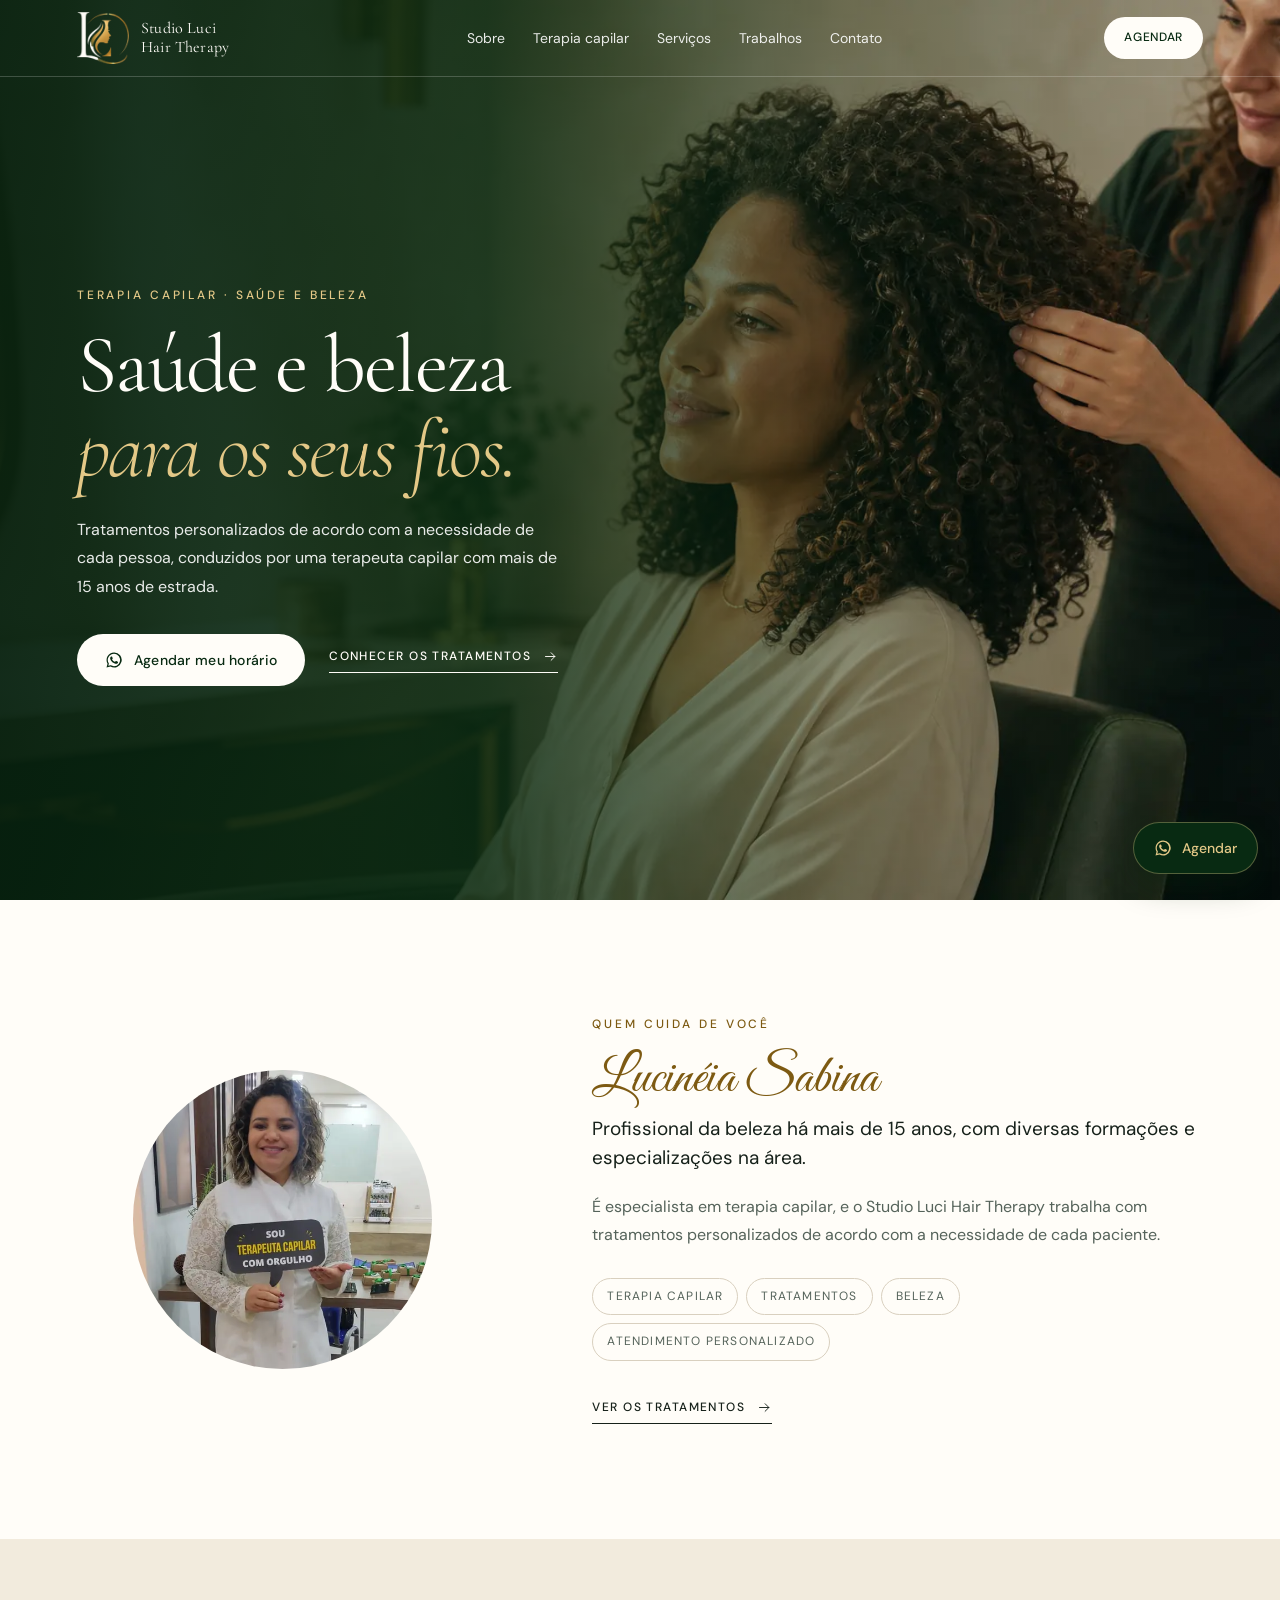
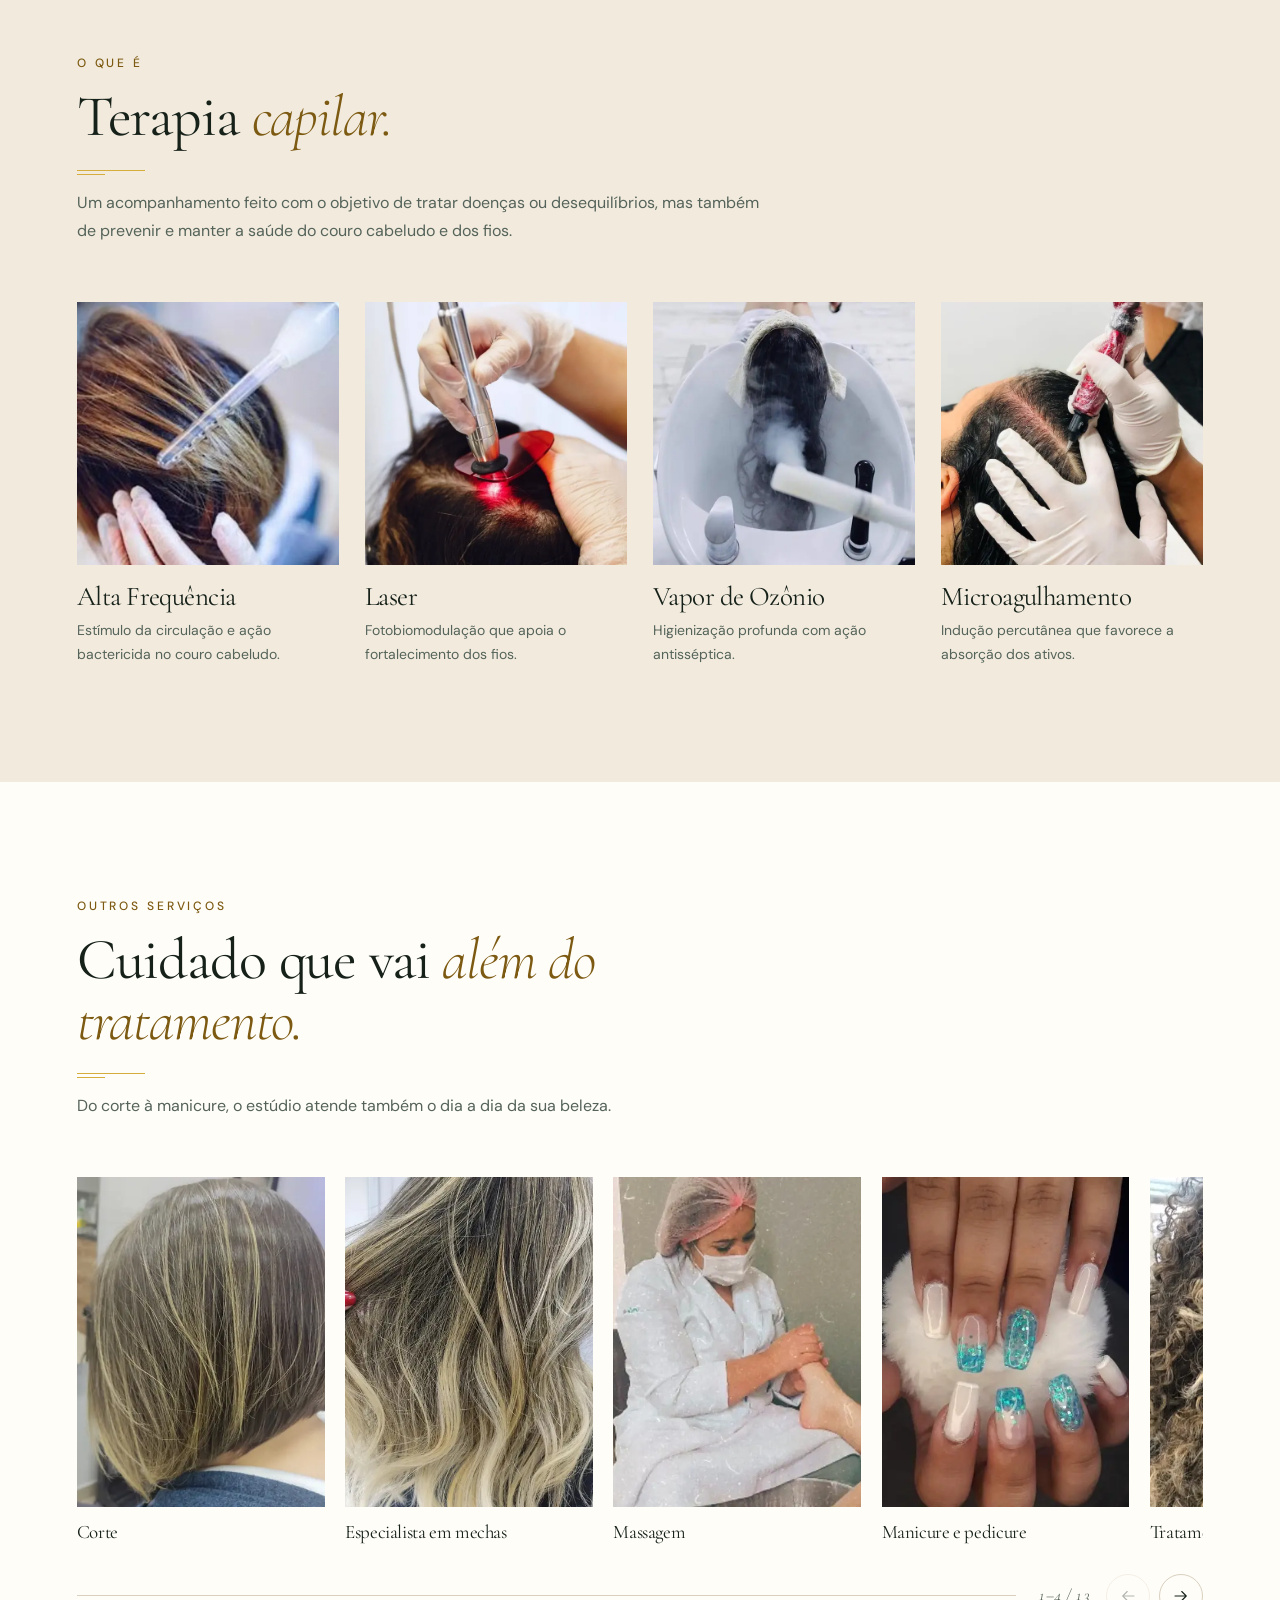
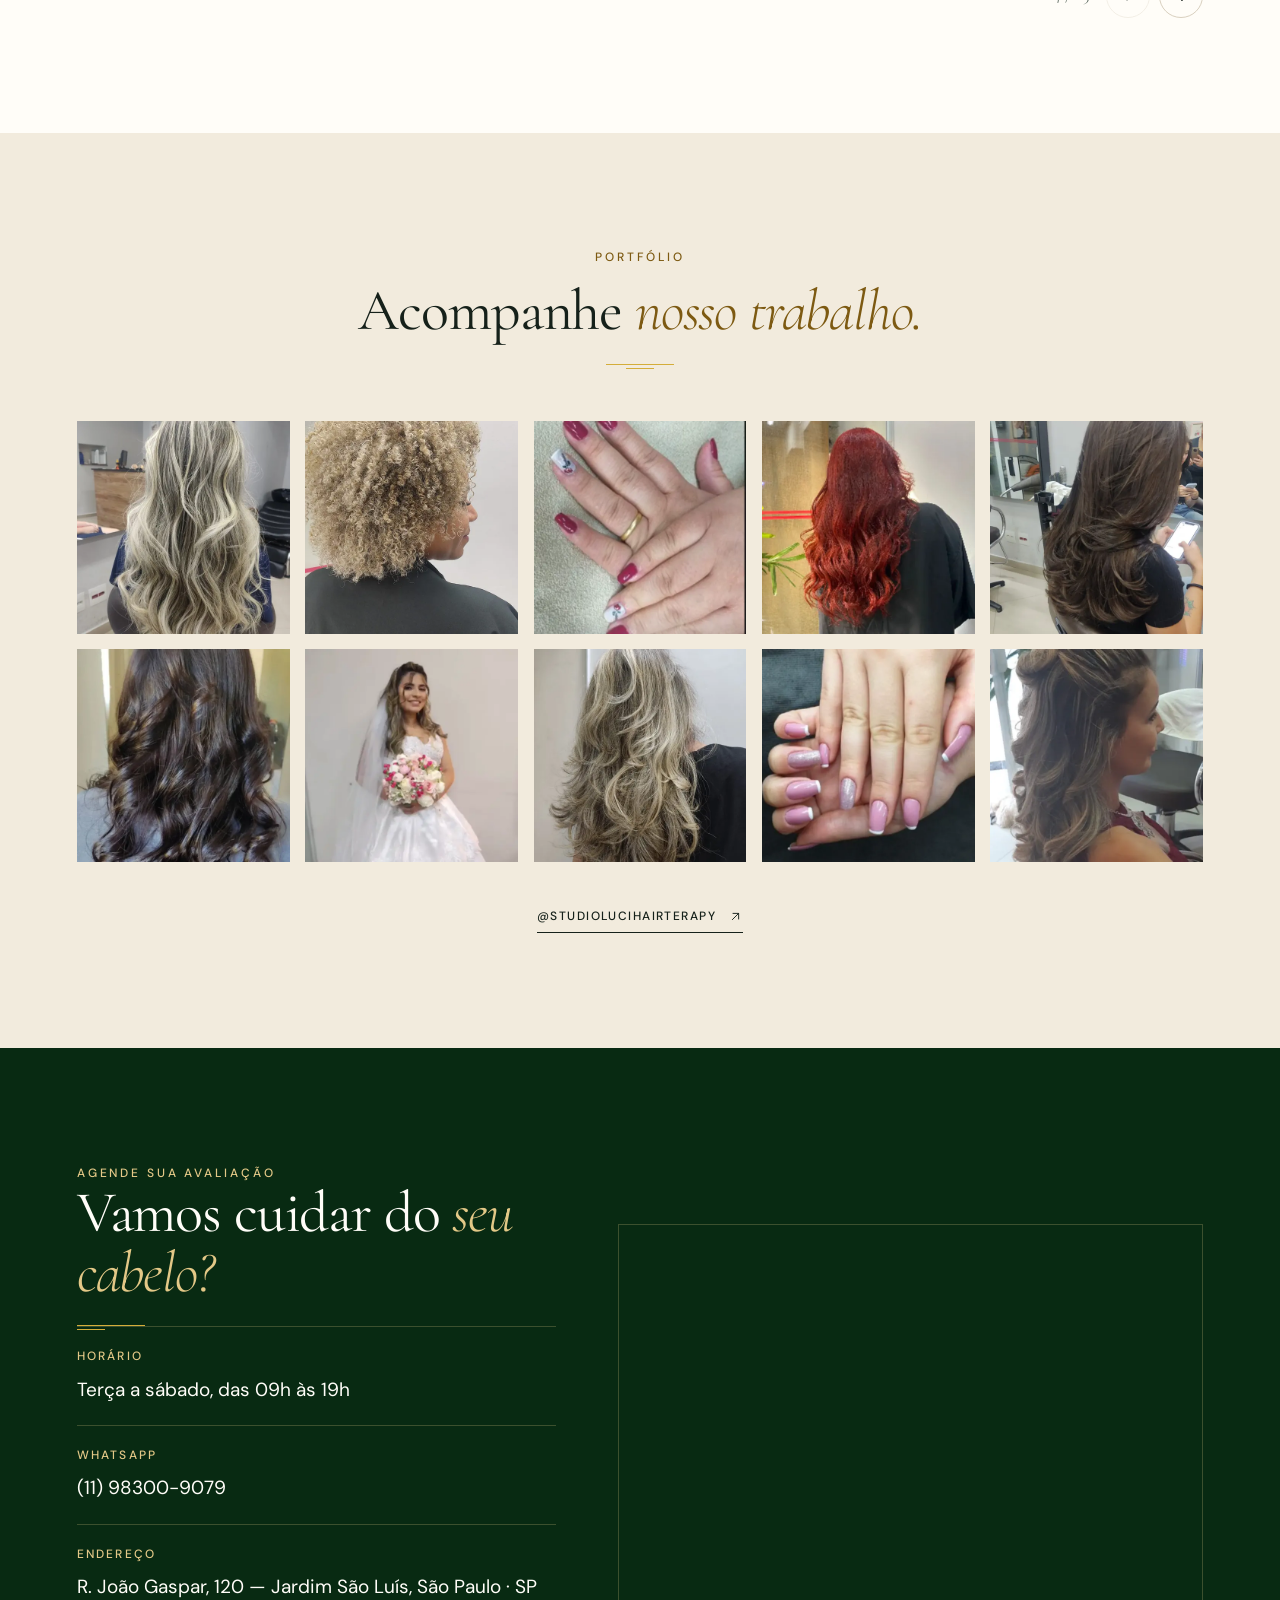
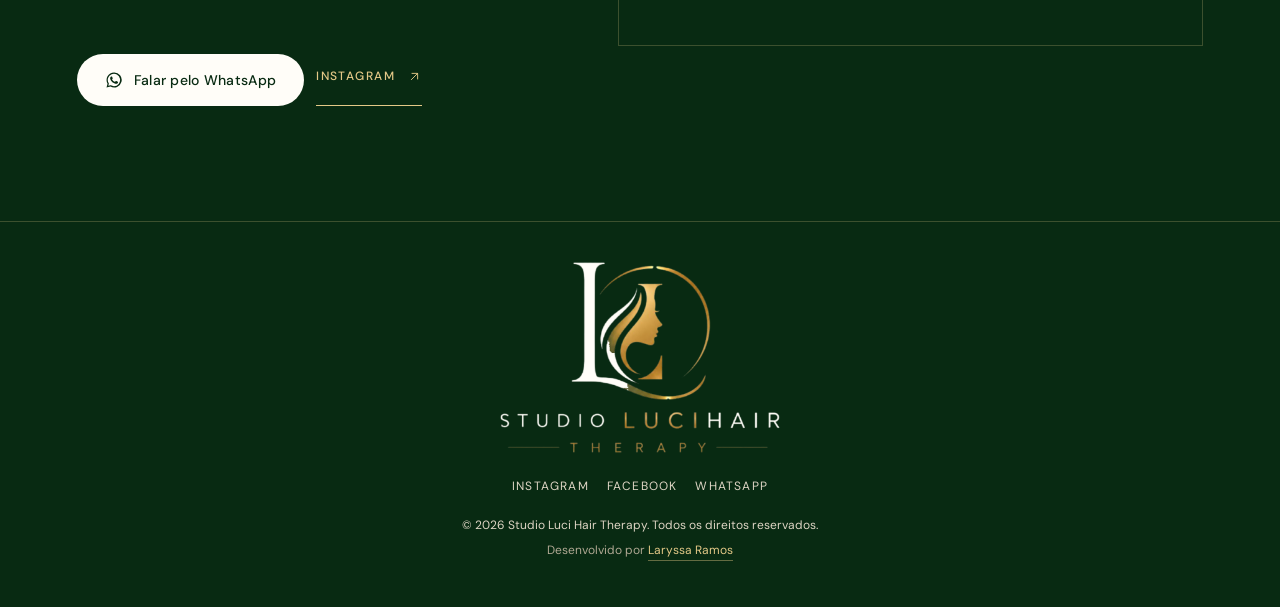
==== index.html @ 06ef049d "nova logo" ====
<!DOCTYPE html>
<html lang="pt-BR">
<head>
<meta charset="utf-8">
<meta name="viewport" content="width=device-width, initial-scale=1">
<meta name="theme-color" content="#082a12">

<title>Studio Luci Hair Therapy | Terapia capilar em São Paulo</title>
<meta name="description" content="Terapia capilar, tratamentos e beleza com Lucinéia Sabina, terapeuta capilar há mais de 15 anos. Atendimento personalizado no Jardim São Luís, São Paulo.">

<link rel="canonical" href="https://studiolucihairtherapy.com.br/">
<meta property="og:type" content="website">
<meta property="og:site_name" content="Studio Luci Hair Therapy">
<meta property="og:locale" content="pt_BR">
<meta property="og:title" content="Studio Luci Hair Therapy | Terapia capilar em São Paulo">
<meta property="og:description" content="Tratamentos personalizados de terapia capilar com Lucinéia Sabina, especialista há mais de 15 anos.">
<meta property="og:image" content="https://studiolucihairtherapy.com.br/assets/images/web/capa-1200.webp">
<meta property="og:url" content="https://studiolucihairtherapy.com.br/">
<meta name="twitter:card" content="summary_large_image">
<meta name="twitter:title" content="Studio Luci Hair Therapy">
<meta name="twitter:description" content="Terapia capilar e beleza com atendimento personalizado em São Paulo.">
<meta name="twitter:image" content="https://studiolucihairtherapy.com.br/assets/images/web/capa-1200.webp">

<link rel="icon" href="assets/images/favicon.ico" sizes="any">
<link rel="icon" href="assets/images/web/icon-32.png" type="image/png" sizes="32x32">
<link rel="apple-touch-icon" href="assets/images/web/icon-180.png">

<link rel="preconnect" href="https://fonts.googleapis.com">
<link rel="preconnect" href="https://fonts.gstatic.com" crossorigin>
<link rel="preload" as="image" href="assets/images/web/capa-1200.webp" imagesrcset="assets/images/web/capa-780.webp 780w, assets/images/web/capa-1200.webp 1200w, assets/images/web/capa-1536.webp 1536w" imagesizes="100vw">
<link rel="stylesheet" href="https://fonts.googleapis.com/css2?family=Cormorant+Garamond:ital,wght@0,300;0,400;0,500;0,600;1,300;1,400&amp;family=DM+Sans:wght@400;500;700&amp;family=Great+Vibes&amp;display=swap">
<link rel="stylesheet" href="assets/css/style.css">

<script type="application/ld+json">
{
  "@context": "https://schema.org",
  "@type": "HairSalon",
  "name": "Studio Luci Hair Therapy",
  "description": "Terapia capilar, tratamentos e beleza com atendimento personalizado.",
  "url": "https://studiolucihairtherapy.com.br/",
  "telephone": "+5511983009079",
  "address": {
    "@type": "PostalAddress",
    "streetAddress": "R. João Gaspar, 120",
    "addressLocality": "Jardim São Luís, São Paulo",
    "addressRegion": "SP",
    "addressCountry": "BR"
  },
  "openingHoursSpecification": [{
    "@type": "OpeningHoursSpecification",
    "dayOfWeek": ["Tuesday", "Wednesday", "Thursday", "Friday", "Saturday"],
    "opens": "09:00", "closes": "19:00"
  }],
  "sameAs": ["https://www.instagram.com/studiolucihairterapy/", "https://www.facebook.com/studiolucihairterapy"]
}
</script>
</head>

<body>
<a class="skip-link" href="#conteudo">Pular para o conteúdo</a>

<svg width="0" height="0" style="position:absolute" aria-hidden="true" focusable="false">
  <symbol id="i-seta-dir" viewBox="0 0 24 24" fill="none" stroke="currentColor" stroke-width="1.5" stroke-linecap="round" stroke-linejoin="round"><path d="M4 12h15M13 6l6 6-6 6"/></symbol>
  <symbol id="i-seta-esq" viewBox="0 0 24 24" fill="none" stroke="currentColor" stroke-width="1.5" stroke-linecap="round" stroke-linejoin="round"><path d="M20 12H5M11 6l-6 6 6 6"/></symbol>
  <symbol id="i-seta-ne" viewBox="0 0 24 24" fill="none" stroke="currentColor" stroke-width="1.5" stroke-linecap="round" stroke-linejoin="round"><path d="M7 17 17 7M8 7h9v9"/></symbol>
  <symbol id="i-check" viewBox="0 0 24 24" fill="none" stroke="currentColor" stroke-width="1.6" stroke-linecap="round" stroke-linejoin="round"><path d="m4 12.5 5 5L20 6.5"/></symbol>
  <symbol id="i-zap" viewBox="0 0 24 24" fill="currentColor"><path d="M12 2a10 10 0 0 0-8.6 15L2 22l5.2-1.4A10 10 0 1 0 12 2Zm0 18.2a8.2 8.2 0 0 1-4.2-1.1l-.3-.2-3.1.8.8-3-.2-.3A8.2 8.2 0 1 1 12 20.2Zm4.6-6.1c-.25-.13-1.5-.74-1.73-.82-.23-.09-.4-.13-.57.12-.17.25-.65.82-.8.99-.15.17-.29.19-.54.06a6.72 6.72 0 0 1-3.37-2.95c-.25-.44.25-.4.72-1.35.08-.17.04-.31-.02-.44l-.8-1.92c-.21-.5-.42-.43-.58-.44h-.5a.95.95 0 0 0-.69.32 2.9 2.9 0 0 0-.9 2.16 5.05 5.05 0 0 0 1.06 2.68 11.5 11.5 0 0 0 4.42 3.9c1.65.71 2.29.77 3.11.65.5-.08 1.5-.61 1.72-1.21.21-.6.21-1.11.15-1.22-.06-.11-.23-.17-.48-.29Z"/></symbol>
  <symbol id="i-instagram" viewBox="0 0 24 24" fill="none" stroke="currentColor" stroke-width="1.4"><rect x="3.5" y="3.5" width="17" height="17" rx="5"/><circle cx="12" cy="12" r="4"/><circle cx="17" cy="7" r="1.1" fill="currentColor" stroke="none"/></symbol>
  <symbol id="i-facebook" viewBox="0 0 24 24" fill="currentColor"><path d="M22 12a10 10 0 1 0-11.6 9.9v-7H7.9V12h2.5V9.8c0-2.5 1.5-3.9 3.8-3.9 1.1 0 2.2.2 2.2.2v2.5h-1.3c-1.2 0-1.6.8-1.6 1.6V12h2.8l-.4 2.9h-2.4v7A10 10 0 0 0 22 12Z"/></symbol>
  <symbol id="i-relogio" viewBox="0 0 24 24" fill="none" stroke="currentColor" stroke-width="1.4" stroke-linecap="round"><circle cx="12" cy="12" r="9"/><path d="M12 7v5.2l3.4 2"/></symbol>
</svg>

<header class="cabecalho">
  <a class="marca" href="#inicio" aria-label="Studio Luci Hair Therapy, início">
    <img class="marca-clara" src="assets/images/web/marca-claro.png" alt="" width="480" height="477">
    <img class="marca-escura" src="assets/images/web/marca.png" alt="" width="480" height="477">
    <span>Studio Luci Hair Therapy</span>
  </a>

  <nav class="menu" id="menu" aria-label="Navegação principal">
    <a href="#sobre">Sobre</a>
    <a href="#terapia">Terapia capilar</a>
    <a href="#servicos">Serviços</a>
    <a href="#trabalhos">Trabalhos</a>
    <a href="#contato">Contato</a>
    <a class="so-mobile" href="https://wa.me/5511983009079?text=Ol%C3%A1%21%20Vim%20pelo%20site%20e%20gostaria%20de%20agendar%20um%20hor%C3%A1rio." target="_blank" rel="noopener">Agendar pelo WhatsApp</a>
  </nav>

  <div class="cabecalho-acoes">
    <a class="btn btn-topo" href="https://wa.me/5511983009079?text=Ol%C3%A1%21%20Vim%20pelo%20site%20e%20gostaria%20de%20agendar%20um%20hor%C3%A1rio." target="_blank" rel="noopener">Agendar</a>
    <button class="menu-btn" type="button" aria-expanded="false" aria-controls="menu" aria-label="Abrir menu"><span></span></button>
  </div>
</header>

<main id="conteudo">

  <!-- ================= HERO ================= -->
  <section class="hero on-dark" id="inicio">
    <div class="hero-media">
      <picture>
        <source type="image/webp" srcset="assets/images/web/capa-780.webp 780w, assets/images/web/capa-1200.webp 1200w, assets/images/web/capa-1536.webp 1536w" sizes="100vw">
        <img src="assets/images/web/capa-1536.jpg" alt="Cliente sendo atendida no Studio Luci Hair Therapy" width="1536" height="1024" fetchpriority="high" decoding="async">
      </picture>
    </div>
    <div class="hero-veu" aria-hidden="true"></div>

    <div class="hero-texto">
      <p class="eyebrow">Terapia capilar · Saúde e beleza</p>
      <h1>Saúde e beleza <em>para os seus fios.</em></h1>
      <p class="body">Tratamentos personalizados de acordo com a necessidade de cada pessoa, conduzidos por uma terapeuta capilar com mais de 15 anos de estrada.</p>

      <div class="hero-acoes">
        <a class="btn btn-claro" href="https://wa.me/5511983009079?text=Ol%C3%A1%21%20Vim%20pelo%20site%20e%20gostaria%20de%20agendar%20um%20hor%C3%A1rio." target="_blank" rel="noopener">
          <svg width="18" height="18" aria-hidden="true"><use href="#i-zap"></use></svg> Agendar meu horário
        </a>
        <a class="link-seta" href="#terapia">Conhecer os tratamentos <svg width="15" height="15" aria-hidden="true"><use href="#i-seta-dir"></use></svg></a>
      </div>
    </div>
  </section>

  <!-- ================= SOBRE ================= -->
  <section class="section sobre on-papel" id="sobre">
    <div class="sobre-foto reveal">
      <picture>
        <source type="image/webp" srcset="assets/images/web/retrato-560.webp 560w, assets/images/web/retrato-900.webp 900w" sizes="(min-width: 900px) 340px, 74vw">
        <img src="assets/images/web/retrato-900.jpg" alt="Lucinéia Sabina no estúdio, segurando uma placa com os dizeres Sou terapeuta capilar com orgulho" width="900" height="869" loading="lazy" decoding="async">
      </picture>
    </div>

    <div class="sobre-texto reveal d1">
      <p class="eyebrow">Quem cuida de você</p>
      <p class="assinatura">Lucinéia Sabina</p>
      <p class="lede">Profissional da beleza há mais de 15 anos, com diversas formações e especializações na área.</p>
      <p class="body">É especialista em terapia capilar, e o Studio Luci Hair Therapy trabalha com tratamentos personalizados de acordo com a necessidade de cada paciente.</p>

      <ul class="credenciais">
        <li>Terapia capilar</li>
        <li>Tratamentos</li>
        <li>Beleza</li>
        <li>Atendimento personalizado</li>
      </ul>

      <a class="link-seta" href="#terapia">Ver os tratamentos <svg width="15" height="15" aria-hidden="true"><use href="#i-seta-dir"></use></svg></a>
    </div>
  </section>

  <!-- ================= TERAPIA ================= -->
  <section class="section on-creme" id="terapia">
    <div class="section-head reveal">
      <p class="eyebrow">O que é</p>
      <h2>Terapia <em>capilar.</em></h2>
      <div class="regua"></div>
      <p class="body">Um acompanhamento feito com o objetivo de tratar doenças ou desequilíbrios, mas também de prevenir e manter a saúde do couro cabeludo e dos fios.</p>
    </div>

    <div class="terapia-grade">
      <article class="terapia-card reveal">
        <figure><img src="assets/images/web/terapia/t1.webp" alt="Alta Frequência sendo aplicado no couro cabeludo" width="640" height="640" loading="lazy" decoding="async"></figure>
        <h3>Alta Frequência</h3>
        <p class="small">Estímulo da circulação e ação bactericida no couro cabeludo.</p>
      </article>
      <article class="terapia-card reveal d1">
        <figure><img src="assets/images/web/terapia/t2.webp" alt="Laser sendo aplicado no couro cabeludo" width="640" height="640" loading="lazy" decoding="async"></figure>
        <h3>Laser</h3>
        <p class="small">Fotobiomodulação que apoia o fortalecimento dos fios.</p>
      </article>
      <article class="terapia-card reveal">
        <figure><img src="assets/images/web/terapia/t3.webp" alt="Vapor de Ozônio sendo aplicado no couro cabeludo" width="640" height="640" loading="lazy" decoding="async"></figure>
        <h3>Vapor de Ozônio</h3>
        <p class="small">Higienização profunda com ação antisséptica.</p>
      </article>
      <article class="terapia-card reveal d1">
        <figure><img src="assets/images/web/terapia/t4.webp" alt="Microagulhamento sendo aplicado no couro cabeludo" width="640" height="640" loading="lazy" decoding="async"></figure>
        <h3>Microagulhamento</h3>
        <p class="small">Indução percutânea que favorece a absorção dos ativos.</p>
      </article>
    </div>
  </section>

  <!-- ================= SERVIÇOS ================= -->
  <section class="section on-papel" id="servicos">
    <div class="section-head reveal">
      <p class="eyebrow">Outros serviços</p>
      <h2>Cuidado que vai <em>além do tratamento.</em></h2>
      <div class="regua"></div>
      <p class="body">Do corte à manicure, o estúdio atende também o dia a dia da sua beleza.</p>
    </div>

    <div class="carrossel" id="carrossel">
      <div class="trilho" id="trilho" role="region" aria-label="Lista de serviços" tabindex="0">
        <article class="servico">
          <figure><img src="assets/images/web/servicos/corte.webp" alt="Corte" width="560" height="560" loading="lazy" decoding="async"></figure>
          <h3>Corte</h3>
        </article>
        <article class="servico">
          <figure><img src="assets/images/web/servicos/mechas.webp" alt="Especialista em mechas" width="560" height="560" loading="lazy" decoding="async"></figure>
          <h3>Especialista em mechas</h3>
        </article>
        <article class="servico">
          <figure><img src="assets/images/web/servicos/massagem.webp" alt="Massagem" width="560" height="560" loading="lazy" decoding="async"></figure>
          <h3>Massagem</h3>
        </article>
        <article class="servico">
          <figure><img src="assets/images/web/servicos/manicure.webp" alt="Manicure e pedicure" width="560" height="560" loading="lazy" decoding="async"></figure>
          <h3>Manicure e pedicure</h3>
        </article>
        <article class="servico">
          <figure><img src="assets/images/web/servicos/cachos.webp" alt="Tratamento para cachos" width="560" height="560" loading="lazy" decoding="async"></figure>
          <h3>Tratamento para cachos</h3>
        </article>
        <article class="servico">
          <figure><img src="assets/images/web/servicos/alisamento.webp" alt="Alisamento capilar" width="560" height="560" loading="lazy" decoding="async"></figure>
          <h3>Alisamento capilar</h3>
        </article>
        <article class="servico">
          <figure><img src="assets/images/web/servicos/envelopamento.webp" alt="Envelopamento dos fios" width="560" height="560" loading="lazy" decoding="async"></figure>
          <h3>Envelopamento dos fios</h3>
        </article>
        <article class="servico">
          <figure><img src="assets/images/web/servicos/nutricao.webp" alt="Nutrição capilar" width="560" height="560" loading="lazy" decoding="async"></figure>
          <h3>Nutrição capilar</h3>
        </article>
        <article class="servico">
          <figure><img src="assets/images/web/servicos/escova.webp" alt="Escova nutritiva" width="560" height="560" loading="lazy" decoding="async"></figure>
          <h3>Escova nutritiva</h3>
        </article>
        <article class="servico">
          <figure><img src="assets/images/web/servicos/reconstrucao.webp" alt="Reconstrução" width="560" height="560" loading="lazy" decoding="async"></figure>
          <h3>Reconstrução</h3>
        </article>
        <article class="servico">
          <figure><img src="assets/images/web/servicos/hidratacao.webp" alt="Hidratação" width="560" height="560" loading="lazy" decoding="async"></figure>
          <h3>Hidratação</h3>
        </article>
        <article class="servico">
          <figure><img src="assets/images/web/servicos/restauracao.webp" alt="Restauração da fibra" width="560" height="560" loading="lazy" decoding="async"></figure>
          <h3>Restauração da fibra</h3>
        </article>
        <article class="servico">
          <figure><img src="assets/images/web/servicos/higienizacao.webp" alt="Higienização profunda" width="560" height="560" loading="lazy" decoding="async"></figure>
          <h3>Higienização profunda</h3>
        </article>
      </div>

      <div class="carrossel-pe">
        <div class="carrossel-barra" aria-hidden="true"><span data-barra style="transform: scaleX(0)"></span></div>
        <div class="carrossel-ctrl">
          <p class="carrossel-conta" data-conta aria-hidden="true"></p>
          <button class="carrossel-btn" type="button" data-ant aria-controls="trilho" aria-label="Serviços anteriores" disabled>
            <svg width="18" height="18" aria-hidden="true"><use href="#i-seta-esq"></use></svg>
          </button>
          <button class="carrossel-btn" type="button" data-prox aria-controls="trilho" aria-label="Próximos serviços" disabled>
            <svg width="18" height="18" aria-hidden="true"><use href="#i-seta-dir"></use></svg>
          </button>
        </div>
      </div>
    </div>
  </section>

  <!-- ================= TRABALHOS ================= -->
  <section class="section on-creme" id="trabalhos">
    <div class="section-head centro reveal">
      <p class="eyebrow">Portfólio</p>
      <h2>Acompanhe <em>nosso trabalho.</em></h2>
      <div class="regua"></div>
    </div>

    <div class="galeria">
      <a href="https://www.instagram.com/studiolucihairterapy/" target="_blank" rel="noopener" aria-label="Ver trabalho 1 no Instagram">
        <img src="assets/images/web/trabalhos/t1.webp" alt="Trabalho realizado no Studio Luci Hair Therapy" width="560" height="560" loading="lazy" decoding="async">
      </a>
      <a href="https://www.instagram.com/studiolucihairterapy/" target="_blank" rel="noopener" aria-label="Ver trabalho 2 no Instagram">
        <img src="assets/images/web/trabalhos/t2.webp" alt="Trabalho realizado no Studio Luci Hair Therapy" width="560" height="560" loading="lazy" decoding="async">
      </a>
      <a href="https://www.instagram.com/studiolucihairterapy/" target="_blank" rel="noopener" aria-label="Ver trabalho 3 no Instagram">
        <img src="assets/images/web/trabalhos/t3.webp" alt="Trabalho realizado no Studio Luci Hair Therapy" width="560" height="560" loading="lazy" decoding="async">
      </a>
      <a href="https://www.instagram.com/studiolucihairterapy/" target="_blank" rel="noopener" aria-label="Ver trabalho 4 no Instagram">
        <img src="assets/images/web/trabalhos/t4.webp" alt="Trabalho realizado no Studio Luci Hair Therapy" width="560" height="560" loading="lazy" decoding="async">
      </a>
      <a href="https://www.instagram.com/studiolucihairterapy/" target="_blank" rel="noopener" aria-label="Ver trabalho 5 no Instagram">
        <img src="assets/images/web/trabalhos/t5.webp" alt="Trabalho realizado no Studio Luci Hair Therapy" width="560" height="560" loading="lazy" decoding="async">
      </a>
      <a href="https://www.instagram.com/studiolucihairterapy/" target="_blank" rel="noopener" aria-label="Ver trabalho 6 no Instagram">
        <img src="assets/images/web/trabalhos/t6.webp" alt="Trabalho realizado no Studio Luci Hair Therapy" width="560" height="560" loading="lazy" decoding="async">
      </a>
      <a href="https://www.instagram.com/studiolucihairterapy/" target="_blank" rel="noopener" aria-label="Ver trabalho 7 no Instagram">
        <img src="assets/images/web/trabalhos/t7.webp" alt="Trabalho realizado no Studio Luci Hair Therapy" width="560" height="560" loading="lazy" decoding="async">
      </a>
      <a href="https://www.instagram.com/studiolucihairterapy/" target="_blank" rel="noopener" aria-label="Ver trabalho 8 no Instagram">
        <img src="assets/images/web/trabalhos/t8.webp" alt="Trabalho realizado no Studio Luci Hair Therapy" width="560" height="560" loading="lazy" decoding="async">
      </a>
      <a href="https://www.instagram.com/studiolucihairterapy/" target="_blank" rel="noopener" aria-label="Ver trabalho 9 no Instagram">
        <img src="assets/images/web/trabalhos/t9.webp" alt="Trabalho realizado no Studio Luci Hair Therapy" width="560" height="560" loading="lazy" decoding="async">
      </a>
      <a href="https://www.instagram.com/studiolucihairterapy/" target="_blank" rel="noopener" aria-label="Ver trabalho 10 no Instagram">
        <img src="assets/images/web/trabalhos/t10.webp" alt="Trabalho realizado no Studio Luci Hair Therapy" width="560" height="560" loading="lazy" decoding="async">
      </a>
    </div>

    <div class="galeria-pe">
      <a class="link-seta" href="https://www.instagram.com/studiolucihairterapy/" target="_blank" rel="noopener">@studiolucihairterapy <svg width="15" height="15" aria-hidden="true"><use href="#i-seta-ne"></use></svg></a>
    </div>
  </section>

  <!-- ================= CONTATO ================= -->
  <section class="section contato on-floresta on-dark" id="contato">
    <div class="contato-dados">
      <p class="eyebrow">Agende sua avaliação</p>
      <h2>Vamos cuidar do <em>seu cabelo?</em></h2>
      <div class="regua"></div>

      <dl>
        <div class="par">
          <dt>Horário</dt>
          <dd>Terça a sábado, das 09h às 19h</dd>
        </div>
        <div class="par">
          <dt>WhatsApp</dt>
          <dd><a href="https://wa.me/5511983009079?text=Ol%C3%A1%21%20Vim%20pelo%20site%20e%20gostaria%20de%20agendar%20um%20hor%C3%A1rio." target="_blank" rel="noopener">(11) 98300-9079</a></dd>
        </div>
        <div class="par">
          <dt>Endereço</dt>
          <dd>R. João Gaspar, 120 — Jardim São Luís, São Paulo · SP</dd>
        </div>
      </dl>

      <div class="contato-acoes">
        <a class="btn btn-claro" href="https://wa.me/5511983009079?text=Ol%C3%A1%21%20Vim%20pelo%20site%20e%20gostaria%20de%20agendar%20um%20hor%C3%A1rio." target="_blank" rel="noopener">
          <svg width="18" height="18" aria-hidden="true"><use href="#i-zap"></use></svg> Falar pelo WhatsApp
        </a>
        <a class="link-seta" href="https://www.instagram.com/studiolucihairterapy/" target="_blank" rel="noopener">Instagram <svg width="15" height="15" aria-hidden="true"><use href="#i-seta-ne"></use></svg></a>
      </div>
    </div>

    <div class="mapa">
      <iframe title="Mapa com a localização do Studio Luci Hair Therapy"
        src="https://www.google.com/maps/embed?pb=!1m23!1m12!1m3!1d116949.14446016871!2d-46.807340874202275!3d-23.652316968005287!2m3!1f0!2f0!3f0!3m2!1i1024!2i768!4f13.1!4m8!3e6!4m0!4m5!1s0x94ce517065e5994f%3A0x21e5e31e2e48a391!2sR.%20Jo%C3%A3o%20Gaspar%2C%20120%20-%20Jardim%20S%C3%A3o%20Lu%C3%ADs%2C%20S%C3%A3o%20Paulo%20-%20SP%2C%2005843-290!3m2!1d-23.6523327!2d-46.737300499999996!5e0!3m2!1spt-BR!2sbr!4v1679750795490!5m2!1spt-BR!2sbr"
        loading="lazy" referrerpolicy="no-referrer-when-downgrade" allowfullscreen></iframe>
    </div>
  </section>
</main>

<footer class="rodape on-dark">
  <a href="#inicio" aria-label="Studio Luci Hair Therapy, início">
    <img class="logo" src="assets/images/web/logo-claro.png" alt="Studio Luci Hair Therapy" width="900" height="613" loading="lazy">
  </a>

  <nav aria-label="Links do rodapé">
    <a href="https://www.instagram.com/studiolucihairterapy/" target="_blank" rel="noopener">Instagram</a>
    <a href="https://www.facebook.com/studiolucihairterapy" target="_blank" rel="noopener">Facebook</a>
    <a href="https://wa.me/5511983009079?text=Ol%C3%A1%21%20Vim%20pelo%20site%20e%20gostaria%20de%20agendar%20um%20hor%C3%A1rio." target="_blank" rel="noopener">WhatsApp</a>
  </nav>

  <p>&copy; <span data-ano></span> Studio Luci Hair Therapy. Todos os direitos reservados.</p>
  <p class="credito">Desenvolvido por <a href="https://laryssaramos.dev.br/" target="_blank" rel="noopener">Laryssa Ramos</a></p>
</footer>

<a class="zap" href="https://wa.me/5511983009079?text=Ol%C3%A1%21%20Vim%20pelo%20site%20e%20gostaria%20de%20agendar%20um%20hor%C3%A1rio." target="_blank" rel="noopener">
  <svg width="18" height="18" aria-hidden="true"><use href="#i-zap"></use></svg> Agendar
</a>

<script src="assets/js/script.js" defer></script>
</body>
</html>
---- assets/css/style.css ----
:root {
  /* --- superfícies --- */
  --papel:        #fffdf8;
  --creme:        #f2ebdd;
  --areia:        #e8dfcb;
  --floresta:     #0f3d18;
  --floresta-esc: #082a12;

  /* --- tinta --- */
  --tinta:      #16211a;
  --muted:      #55635a;   /* 6.22:1 sobre papel · 5.33 sobre creme */
  --creme-dim:  #ded5c4;   /* corpo em fundo escuro */

  /* --- ouro --- */
  --ouro:       #d4ad3a;   /* preenchimento de botão e filetes */
  --ouro-tinta: #7d5a12;   /* ouro como TEXTO em fundo claro */
  --ouro-claro: #e3c887;   /* ouro como TEXTO em fundo escuro */

  --linha:        #d9d0bf;
  --linha-escura: rgba(227, 200, 135, .24);

  /* --- escala tipográfica: 5 degraus, piso em 12px --- */
  --t-xs:   12px;
  --t-sm:   14px;
  --t-base: 16px;
  --t-lg:   19px;
  --t-xl:   24px;

  --font-display: 'Cormorant Garamond', 'Iowan Old Style', Georgia, serif;
  --font-body:    'DM Sans', -apple-system, BlinkMacSystemFont, 'Segoe UI', Roboto, Helvetica, Arial, sans-serif;
  --font-script:  'Great Vibes', 'Brush Script MT', cursive;

  --pad-x: clamp(20px, 6vw, 104px);
  --pad-y: clamp(64px, 9vw, 116px);
}



*, *::before, *::after { box-sizing: border-box; }

html { scroll-behavior: smooth; -webkit-text-size-adjust: 100%; }

body {
  margin: 0;
  background: var(--papel);
  color: var(--tinta);
  font-family: var(--font-body);
  font-size: var(--t-base);
  line-height: 1.6;
  -webkit-font-smoothing: antialiased;
}

img, picture { max-width: 100%; }
img { display: block; height: auto; }
figure { margin: 0; }
a { color: inherit; text-decoration: none; }
button { font: inherit; color: inherit; background: none; border: 0; }
ul { margin: 0; padding: 0; list-style: none; }

:focus-visible { outline: 2px solid var(--ouro-tinta); outline-offset: 3px; border-radius: 2px; }
.on-dark :focus-visible { outline-color: var(--ouro-claro); }

.skip-link {
  position: absolute; z-index: 100; left: 14px; top: -60px;
  padding: 12px 20px; background: var(--floresta-esc); color: var(--papel);
  font-size: var(--t-sm); font-weight: 500; transition: top .2s;
}
.skip-link:focus { top: 14px; }

.sr-only {
  position: absolute; width: 1px; height: 1px; padding: 0; margin: -1px;
  overflow: hidden; clip: rect(0 0 0 0); white-space: nowrap; border: 0;
}

/* =========================================================================
   Tipografia
   ========================================================================= */

h1, h2, h3 {
  margin: 0;
  font-family: var(--font-display);
  font-weight: 400;
  line-height: 1.04;
  letter-spacing: -.02em;
  color: var(--tinta);
}

h1 { font-size: clamp(44px, 6.4vw, 84px); }
h2 { font-size: clamp(32px, 4.6vw, 58px); }
h3 { font-size: clamp(21px, 2.2vw, 27px); line-height: 1.2; }

/* A assinatura do site: segunda metade do título em itálico sálvia. */
h1 em, h2 em, h3 em { font-style: italic; font-weight: 300; color: var(--ouro-tinta); }
.on-dark h1, .on-dark h2, .on-dark h3 { color: var(--papel); }
.on-dark h1 em, .on-dark h2 em, .on-dark h3 em { color: var(--ouro-claro); }

p { margin: 0; }

.eyebrow {
  font-size: var(--t-xs); font-weight: 500;
  letter-spacing: .24em; text-transform: uppercase;
  color: var(--ouro-tinta);
}
.on-dark .eyebrow { color: var(--ouro-claro); }

.lede  { font-size: var(--t-lg); line-height: 1.55; color: var(--tinta); }
.body  { font-size: var(--t-base); line-height: 1.8; color: var(--muted); }
.small { font-size: var(--t-sm); line-height: 1.7; color: var(--muted); }
.on-dark .lede { color: var(--papel); }
.on-dark .body, .on-dark .small { color: var(--creme-dim); }

/* Único lugar onde a manuscrita da marca aparece. */
.assinatura {
  font-family: var(--font-script);
  font-size: clamp(38px, 5vw, 54px);
  line-height: 1.1;
  color: var(--ouro-tinta);
}

/* =========================================================================
   Layout
   ========================================================================= */

.section  { padding: var(--pad-y) var(--pad-x); }
.on-papel    { background: var(--papel); }
.on-creme    { background: var(--creme); }
.on-areia    { background: var(--areia); }
.on-floresta { background: var(--floresta-esc); color: var(--papel); }

.section-head { max-width: 62ch; margin-bottom: clamp(32px, 5vw, 56px); }
.section-head h2 { margin-top: 14px; }
.section-head .body { margin-top: 18px; }
.section-head.centro { margin-left: auto; margin-right: auto; text-align: center; }

/* Filete duplo: gesto gráfico próprio, tirado do traço fino do logotipo. */
.regua {
  width: 68px; height: 1px;
  margin-top: 22px;
  background: var(--ouro);
  position: relative;
}
.regua::after {
  content: ''; position: absolute; left: 0; top: 4px;
  width: 28px; height: 1px; background: var(--ouro);
}
.centro .regua { margin-left: auto; margin-right: auto; }
.centro .regua::after { left: 50%; transform: translateX(-50%); }

/* =========================================================================
   Botões e links
   ========================================================================= */

.btn {
  display: inline-flex; align-items: center; justify-content: center; gap: 11px;
  min-height: 52px; padding: 0 28px;
  border-radius: 999px;
  background: var(--ouro); color: var(--floresta-esc);
  font-size: var(--t-sm); font-weight: 500; letter-spacing: .02em;
  transition: transform .2s ease, background .2s ease, box-shadow .2s ease;
}
.btn:hover { transform: translateY(-2px); background: #e0bd55; box-shadow: 0 10px 24px rgba(8, 42, 18, .18); }
.btn svg { flex: none; }

.btn-linha {
  background: transparent; color: var(--tinta);
  border: 1px solid var(--ouro);
}
.btn-linha:hover { background: var(--creme); color: var(--tinta); box-shadow: none; }

.btn-claro { background: var(--papel); color: var(--floresta-esc); }
.btn-claro:hover { background: #fff; }

.link-seta {
  display: inline-flex; align-items: center; gap: 12px;
  padding-bottom: 6px;
  border-bottom: 1px solid currentColor;
  font-size: var(--t-xs); font-weight: 500;
  letter-spacing: .12em; text-transform: uppercase;
  color: var(--tinta);
  transition: gap .2s ease;
}
.link-seta:hover { gap: 20px; }
.on-dark .link-seta { color: var(--ouro-claro); }

/* =========================================================================
   Cabeçalho — claro, ao contrário do hero escuro típico
   ========================================================================= */

.cabecalho {
  position: fixed; top: 0; left: 0; right: 0; z-index: 40;
  display: flex; align-items: center; justify-content: space-between; gap: 20px;
  padding: 12px var(--pad-x);
  background: transparent;
  border-bottom: 1px solid rgba(255, 255, 255, .2);
  transition: background .3s ease, border-color .3s ease, padding .3s ease;
}
/* Passado o hero, vira barra sólida clara. */
.cabecalho.solido {
  padding: 8px var(--pad-x);
  background: rgba(255, 253, 248, .95);
  backdrop-filter: blur(10px);
  border-bottom-color: var(--linha);
}

/* O logotipo troca de versão junto com o fundo. */
.marca-escura { display: none; }
.cabecalho.solido .marca-clara { display: none; }
.cabecalho.solido .marca-escura { display: block; }
.cabecalho .marca { display: flex; align-items: center; gap: 12px; }
.cabecalho .marca img { width: auto; height: 52px; transition: height .3s ease; }
.cabecalho .marca span {
  display: none;
  color: var(--papel);
  font-family: var(--font-display);
  font-size: var(--t-base); line-height: 1.2;
  letter-spacing: .01em;
  max-width: 13ch;
}
.cabecalho.solido .marca span { color: var(--tinta); }

.menu { display: flex; align-items: center; gap: clamp(16px, 2.2vw, 30px); }
.menu a {
  position: relative;
  font-size: var(--t-sm);
  color: rgba(255, 255, 255, .9);
  transition: color .2s;
}
.menu a:hover { color: #fff; }
.cabecalho.solido .menu a { color: var(--muted); }
.cabecalho.solido .menu a:hover { color: var(--tinta); }
.menu a::after {
  content: ''; position: absolute; left: 0; right: 100%; bottom: -6px;
  height: 1px; background: var(--ouro-claro);
  transition: right .25s ease;
}
.menu a:hover::after { right: 0; }
.cabecalho.solido .menu a::after { background: var(--ouro); }

.cabecalho-acoes { display: flex; align-items: center; gap: 12px; }
.btn-topo { min-height: 42px; padding: 0 20px; font-size: var(--t-xs); letter-spacing: .06em; text-transform: uppercase;
  background: var(--papel); color: var(--floresta-esc); }
.btn-topo:hover { background: #fff; }
.cabecalho.solido .btn-topo { background: var(--floresta); color: var(--papel); }
.cabecalho.solido .btn-topo:hover { background: #1a5726; }

.menu-btn {
  display: none;
  width: 44px; height: 44px;
  align-items: center; justify-content: center;
  cursor: pointer;
}
.menu-btn span { position: relative; display: block; width: 22px; height: 1.5px; background: var(--papel); transition: background .2s; }
.menu-btn span::before, .menu-btn span::after {
  content: ''; position: absolute; left: 0; width: 22px; height: 1.5px; background: var(--papel);
  transition: transform .25s ease, top .25s ease;
}
.menu-btn span::before { top: -7px; }
.menu-btn span::after  { top:  7px; }
.cabecalho.solido .menu-btn span,
.cabecalho.solido .menu-btn span::before,
.cabecalho.solido .menu-btn span::after { background: var(--tinta); }
.menu-btn[aria-expanded='true'] span { background: transparent; }
.menu-btn[aria-expanded='true'] span::before { top: 0; transform: rotate(45deg); }
.menu-btn[aria-expanded='true'] span::after  { top: 0; transform: rotate(-45deg); }

/* =========================================================================
   Hero — foto de sangramento total com véu, cabeçalho flutuando por cima
   ========================================================================= */

.hero {
  position: relative;
  display: grid; align-items: end;
  min-height: 620px; height: 100svh; max-height: 900px;
  overflow: hidden;
  color: var(--papel);
}
.hero-media { position: absolute; inset: 0; }
.hero-media img { width: 100%; height: 100%; object-fit: cover; object-position: 62% center; }

/* Véu vertical no celular; na largura maior ele vira horizontal, protegendo a
   coluna de texto sem escurecer a foto inteira. */
.hero-veu {
  position: absolute; inset: 0;
  background: linear-gradient(0deg,
    rgba(6, 32, 14, .96) 0%,
    rgba(8, 42, 18, .88) 48%,
    rgba(5, 24, 11, .32) 100%);
}

.hero-texto {
  position: relative;
  /* folga extra embaixo para o botão flutuante não encostar no CTA */
  padding: 0 var(--pad-x) clamp(108px, 16vw, 128px);
  max-width: 46rem;
}
.hero-texto .eyebrow { color: var(--ouro-claro); }
.hero-texto h1 { margin: 18px 0 0; color: var(--papel); max-width: 13ch; }
.hero-texto h1 em { color: var(--ouro-claro); }
.hero-texto .body { margin-top: 22px; max-width: 44ch; color: rgba(255, 255, 255, .9); }

.hero-acoes { display: flex; flex-wrap: wrap; align-items: center; gap: 16px 24px; margin-top: 32px; }
.hero-acoes .link-seta { color: var(--papel); }

/* =========================================================================
   Sobre
   ========================================================================= */

.sobre { display: grid; grid-template-columns: 1fr; gap: clamp(34px, 5vw, 76px); align-items: center; }

.sobre-foto { display: grid; place-items: center; }
.sobre-foto img {
  width: min(430px, 88%); aspect-ratio: 1;
  border-radius: 50%;
  object-fit: cover; object-position: center 22%;
}

.sobre-texto h2 { margin-top: 14px; }
.sobre-texto .assinatura { margin: 16px 0 4px; }
.sobre-texto .body { margin-top: 20px; }
.sobre-texto .body + .body { margin-top: 14px; }

.credenciais {
  display: flex; flex-wrap: wrap; gap: 8px;
  margin: 28px 0 32px;
}
.credenciais li {
  padding: 8px 14px;
  border: 1px solid var(--linha);
  border-radius: 999px;
  font-size: var(--t-xs); letter-spacing: .1em; text-transform: uppercase;
  color: var(--muted);
}

/* =========================================================================
   Terapia capilar
   ========================================================================= */

.terapia-grade {
  display: grid;
  grid-template-columns: repeat(2, minmax(0, 1fr));
  gap: clamp(14px, 2vw, 26px);
}
.terapia-card { background: transparent; }
.terapia-card figure {
  aspect-ratio: 1;
  overflow: hidden;
  background: var(--creme);
}
.terapia-card img { width: 100%; height: 100%; object-fit: cover; transition: transform .5s cubic-bezier(.4, 0, .2, 1); }
.terapia-card:hover img { transform: scale(1.05); }
/* 'Microagulhamento' não cabe em 24px numa coluna de ~170px; a escala
   acompanha a largura para o título nunca precisar quebrar no meio. */
.terapia-card h3 { margin-top: 16px; font-size: clamp(17px, 4.4vw, 27px); overflow-wrap: break-word; }
.terapia-card .small { margin-top: 6px; }

/* =========================================================================
   Outros serviços — trilho com scroll-snap
   ========================================================================= */

.carrossel { position: relative; }
.trilho {
  display: grid;
  grid-auto-flow: column;
  grid-auto-columns: 74%;
  gap: clamp(12px, 1.6vw, 22px);
  overflow-x: auto;
  overscroll-behavior-x: contain;
  scroll-snap-type: x mandatory;
  scroll-behavior: smooth;
  scrollbar-width: none;
  padding-bottom: 4px;
}
.trilho::-webkit-scrollbar { display: none; }
.trilho:focus-visible { outline-offset: -2px; }

.servico { scroll-snap-align: start; }
.servico figure { aspect-ratio: 3 / 4; overflow: hidden; background: var(--creme); }
.servico img { width: 100%; height: 100%; object-fit: cover; transition: transform .5s cubic-bezier(.4, 0, .2, 1); }
.servico:hover img { transform: scale(1.04); }
.servico h3 { margin-top: 14px; font-size: var(--t-lg); }

.carrossel-pe {
  display: flex; align-items: center; justify-content: space-between; gap: 22px;
  margin-top: 26px;
}
.carrossel-barra { position: relative; flex: 1; height: 1px; background: var(--linha); }
.carrossel-barra span {
  position: absolute; inset: 0 auto 0 0; height: 1px;
  background: var(--ouro-tinta);
  transform-origin: left center;
  transition: transform .25s ease;
}
.carrossel-ctrl { display: flex; align-items: center; gap: 9px; }
.carrossel-conta {
  margin-right: 6px;
  font-family: var(--font-display); font-style: italic;
  font-size: var(--t-base); color: var(--muted);
  font-variant-numeric: tabular-nums;
}
.carrossel-btn {
  display: grid; place-items: center;
  width: 44px; height: 44px;
  border: 1px solid var(--linha); border-radius: 50%;
  color: var(--tinta);
  cursor: pointer;
  transition: background .2s ease, border-color .2s ease, color .2s ease;
}
.carrossel-btn:hover:not(:disabled) { background: var(--floresta); border-color: var(--floresta); color: var(--papel); }
.carrossel-btn:disabled { opacity: .32; cursor: default; }

/* =========================================================================
   Trabalhos
   ========================================================================= */

.galeria {
  display: grid;
  grid-template-columns: repeat(2, minmax(0, 1fr));
  gap: clamp(8px, 1.2vw, 16px);
}
.galeria a { display: block; overflow: hidden; background: var(--creme); aspect-ratio: 1; }
.galeria img { width: 100%; height: 100%; object-fit: cover; transition: transform .5s cubic-bezier(.4, 0, .2, 1); }
.galeria a:hover img { transform: scale(1.06); }
.galeria-pe { margin-top: clamp(26px, 4vw, 40px); text-align: center; }

/* =========================================================================
   Contato
   ========================================================================= */

.contato { display: grid; grid-template-columns: 1fr; gap: clamp(32px, 5vw, 62px); }

.contato-dados dl { margin: 0; }
.contato-dados .par { padding: 20px 0; border-top: 1px solid var(--linha-escura); }
.contato-dados dt {
  font-size: var(--t-xs); font-weight: 500;
  letter-spacing: .18em; text-transform: uppercase;
  color: var(--ouro-claro);
}
.contato-dados dd { margin: 8px 0 0; font-size: var(--t-lg); color: var(--papel); }
.contato-dados dd a:hover { color: var(--ouro-claro); }
.contato-acoes { display: flex; flex-wrap: wrap; gap: 12px; margin-top: 32px; }

.mapa { overflow: hidden; border: 1px solid var(--linha-escura); }
.mapa iframe { display: block; width: 100%; height: clamp(280px, 42vw, 420px); border: 0; filter: grayscale(.2); }

/* =========================================================================
   Rodapé
   ========================================================================= */

.rodape {
  padding: 40px var(--pad-x) 46px;
  background: var(--floresta-esc);
  color: var(--creme-dim);
  text-align: center;
  font-size: var(--t-xs);
  border-top: 1px solid var(--linha-escura);
}
.rodape .logo { width: min(280px, 62%); height: auto; margin: 0 auto 24px; }
.rodape nav { display: flex; flex-wrap: wrap; justify-content: center; gap: 18px; margin-bottom: 20px; }
.rodape nav a { letter-spacing: .1em; text-transform: uppercase; }
.rodape nav a:hover { color: var(--ouro-claro); }
.rodape p { margin: 0; }
.credito { margin-top: 6px !important; color: #b0a893; }
.credito a {
  padding-bottom: 2px;
  border-bottom: 1px solid rgba(227, 200, 135, .42);
  color: var(--ouro-claro);
  transition: border-color .2s ease, color .2s ease;
}
.credito a:hover { border-bottom-color: var(--ouro-claro); color: #f0dcaa; }

/* =========================================================================
   Botão flutuante do WhatsApp
   ========================================================================= */

.zap {
  position: fixed; z-index: 30; right: 16px; bottom: 20px;
  display: inline-flex; align-items: center; gap: 10px;
  padding: 13px 19px;
  border-radius: 999px;
  background: var(--floresta-esc);
  color: var(--ouro-claro);
  /* Fio de contorno: sem ele a pílula some contra o verde escuro do hero. */
  border: 1px solid rgba(227, 200, 135, .35);
  font-size: var(--t-sm); font-weight: 500;
  box-shadow: 0 12px 30px rgba(8, 42, 18, .34);
  transition: transform .2s ease, background .2s ease;
}
.zap:hover { transform: translateY(-2px); background: var(--floresta); }
.zap svg { flex: none; }

/* =========================================================================
   Revelação ao rolar
   ========================================================================= */

.reveal { opacity: 0; transform: translateY(22px); }
.reveal-pronto { transition: opacity .7s cubic-bezier(.4, 0, .2, 1), transform .7s cubic-bezier(.4, 0, .2, 1); }
.reveal.visivel { opacity: 1; transform: none; }
.reveal.d1 { transition-delay: .09s; }
.reveal.d2 { transition-delay: .18s; }

/* =========================================================================
   Responsivo — a partir do mobile
   ========================================================================= */

@media (min-width: 620px) {
  .terapia-grade { grid-template-columns: repeat(4, minmax(0, 1fr)); }
  .galeria { grid-template-columns: repeat(3, minmax(0, 1fr)); }
  .trilho { grid-auto-columns: 42%; }
}

@media (min-width: 900px) {
  .cabecalho .marca span { display: block; }
  .hero-veu {
    background: linear-gradient(90deg,
      rgba(6, 32, 14, .95) 0%,
      rgba(8, 42, 18, .86) 38%,
      rgba(7, 34, 15, .44) 66%,
      rgba(5, 24, 11, .14) 100%);
  }
  .hero { align-items: center; }
  .hero-texto { padding-bottom: 0; padding-top: 72px; }
  .sobre { grid-template-columns: .85fr 1.15fr; }
  .contato { grid-template-columns: .9fr 1.1fr; align-items: center; }
  .galeria { grid-template-columns: repeat(5, minmax(0, 1fr)); }
  .trilho { grid-auto-columns: 28%; }
  .zap { right: 22px; bottom: 26px; padding: 14px 20px; }
}

@media (min-width: 1200px) {
  .trilho { grid-auto-columns: 22%; }
}

@media (max-width: 899px) {
  /* backdrop-filter cria bloco de contenção para descendentes `fixed`: com ele
     ligado, o `inset: 0` do painel do menu resolvia contra o cabeçalho (76px de
     altura) em vez da viewport. Desligado aqui; o fundo sólido cobre. */
  .cabecalho { backdrop-filter: none; }
  .cabecalho.solido { background: var(--papel); backdrop-filter: none; }
  /* Menu aberto: o cabeçalho precisa ler como claro mesmo sobre o hero. */
  .cabecalho:has(.menu.aberto) .marca-clara { display: none; }
  .cabecalho:has(.menu.aberto) .marca-escura { display: block; }
  .cabecalho:has(.menu.aberto) .menu-btn span,
  .cabecalho:has(.menu.aberto) .menu-btn span::before,
  .cabecalho:has(.menu.aberto) .menu-btn span::after { background: var(--tinta); }
  .cabecalho:has(.menu.aberto) .menu-btn[aria-expanded='true'] span { background: transparent; }

  /* Menu vira painel inteiro; nada some sem substituto. */
  .menu-btn { display: flex; position: relative; z-index: 2; }
  .cabecalho .marca { position: relative; z-index: 2; }
  .cabecalho-acoes > .btn { display: none; }
  .menu {
    position: fixed; inset: 0;
    flex-direction: column; align-items: flex-start; justify-content: center;
    gap: 6px;
    padding: 0 var(--pad-x);
    background: var(--papel);
    opacity: 0; visibility: hidden;
    transition: opacity .28s ease, visibility .28s ease;
  }
  .menu.aberto { opacity: 1; visibility: visible; }
  .menu a { font-family: var(--font-display); font-size: clamp(28px, 7.5vw, 40px); color: var(--tinta); padding: 10px 0; }
  .menu .so-mobile { color: var(--ouro-tinta); }
}

@media (min-width: 900px) { .menu .so-mobile { display: none; } }

@media (prefers-reduced-motion: reduce) {
  html { scroll-behavior: auto; }
  .trilho { scroll-behavior: auto; }
  *, *::before, *::after {
    transition-duration: .01ms !important;
    animation-duration: .01ms !important;
  }
  .reveal { opacity: 1; transform: none; }
}
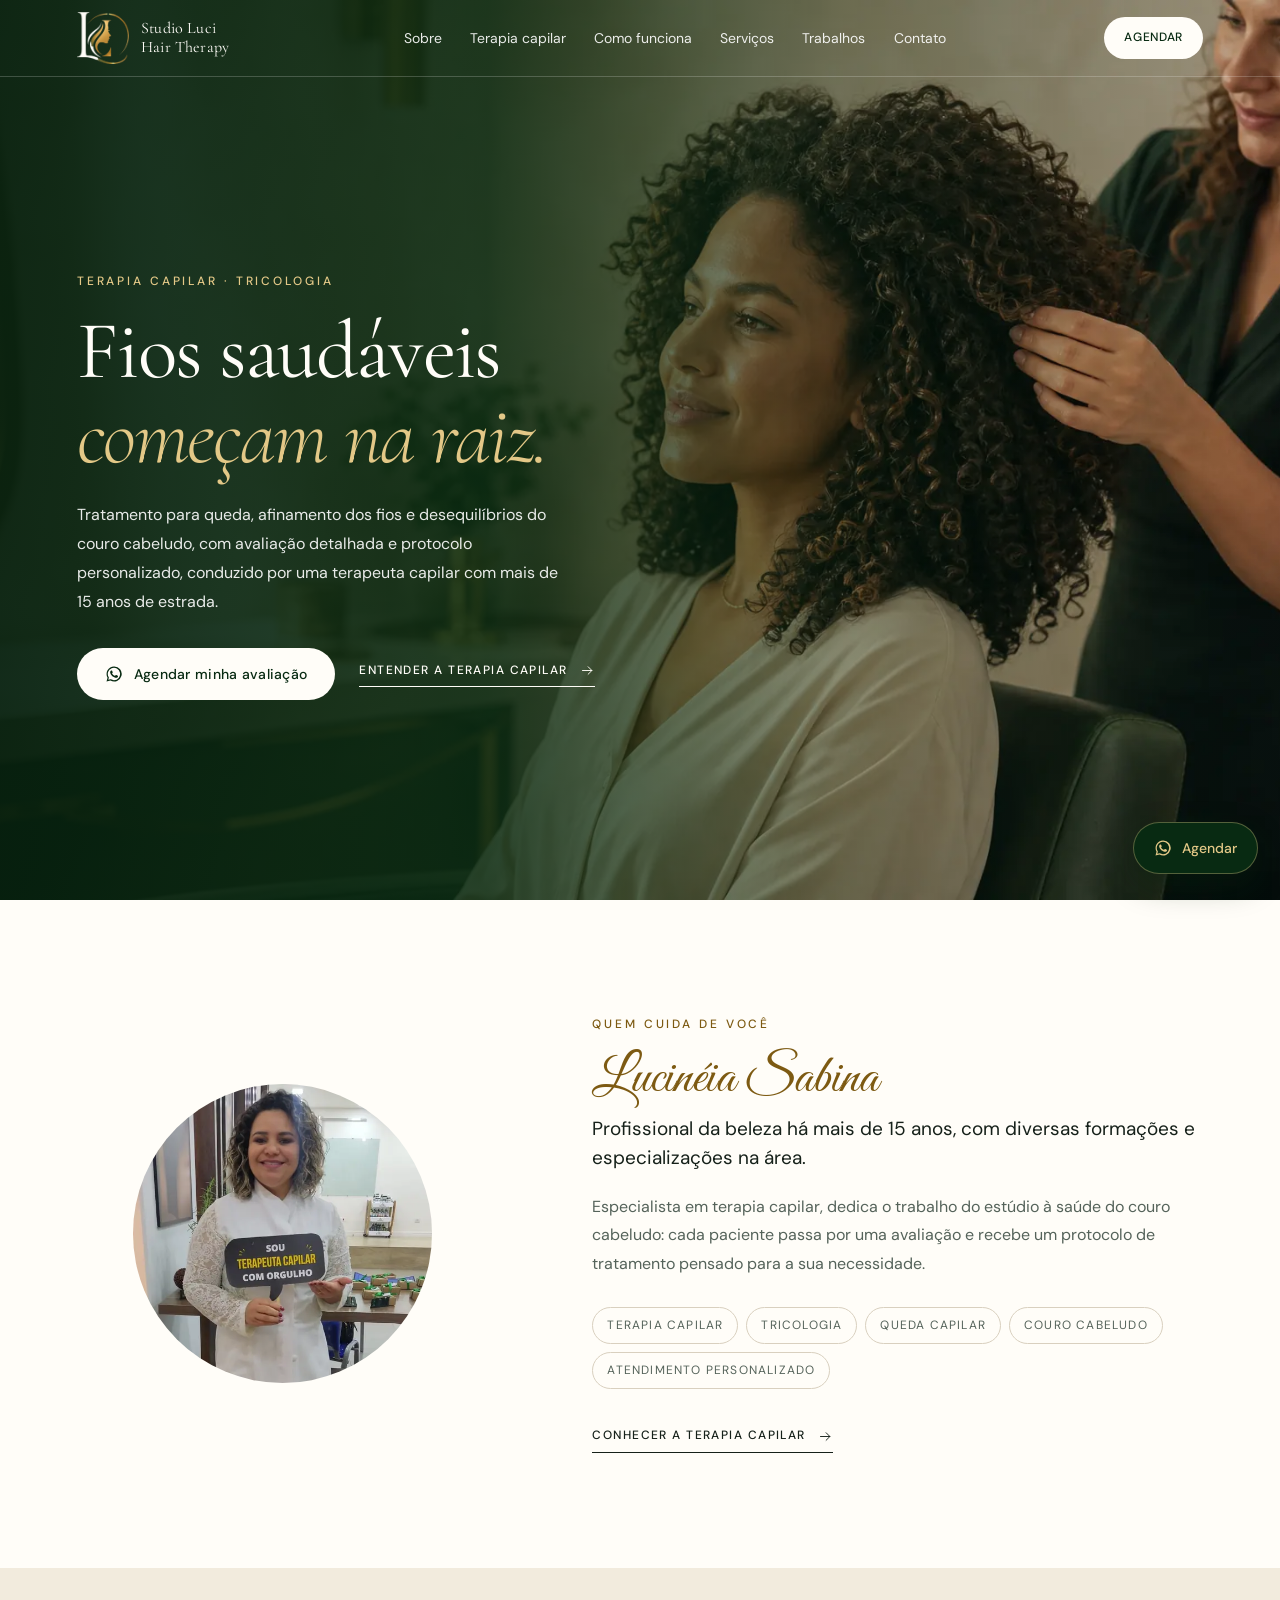
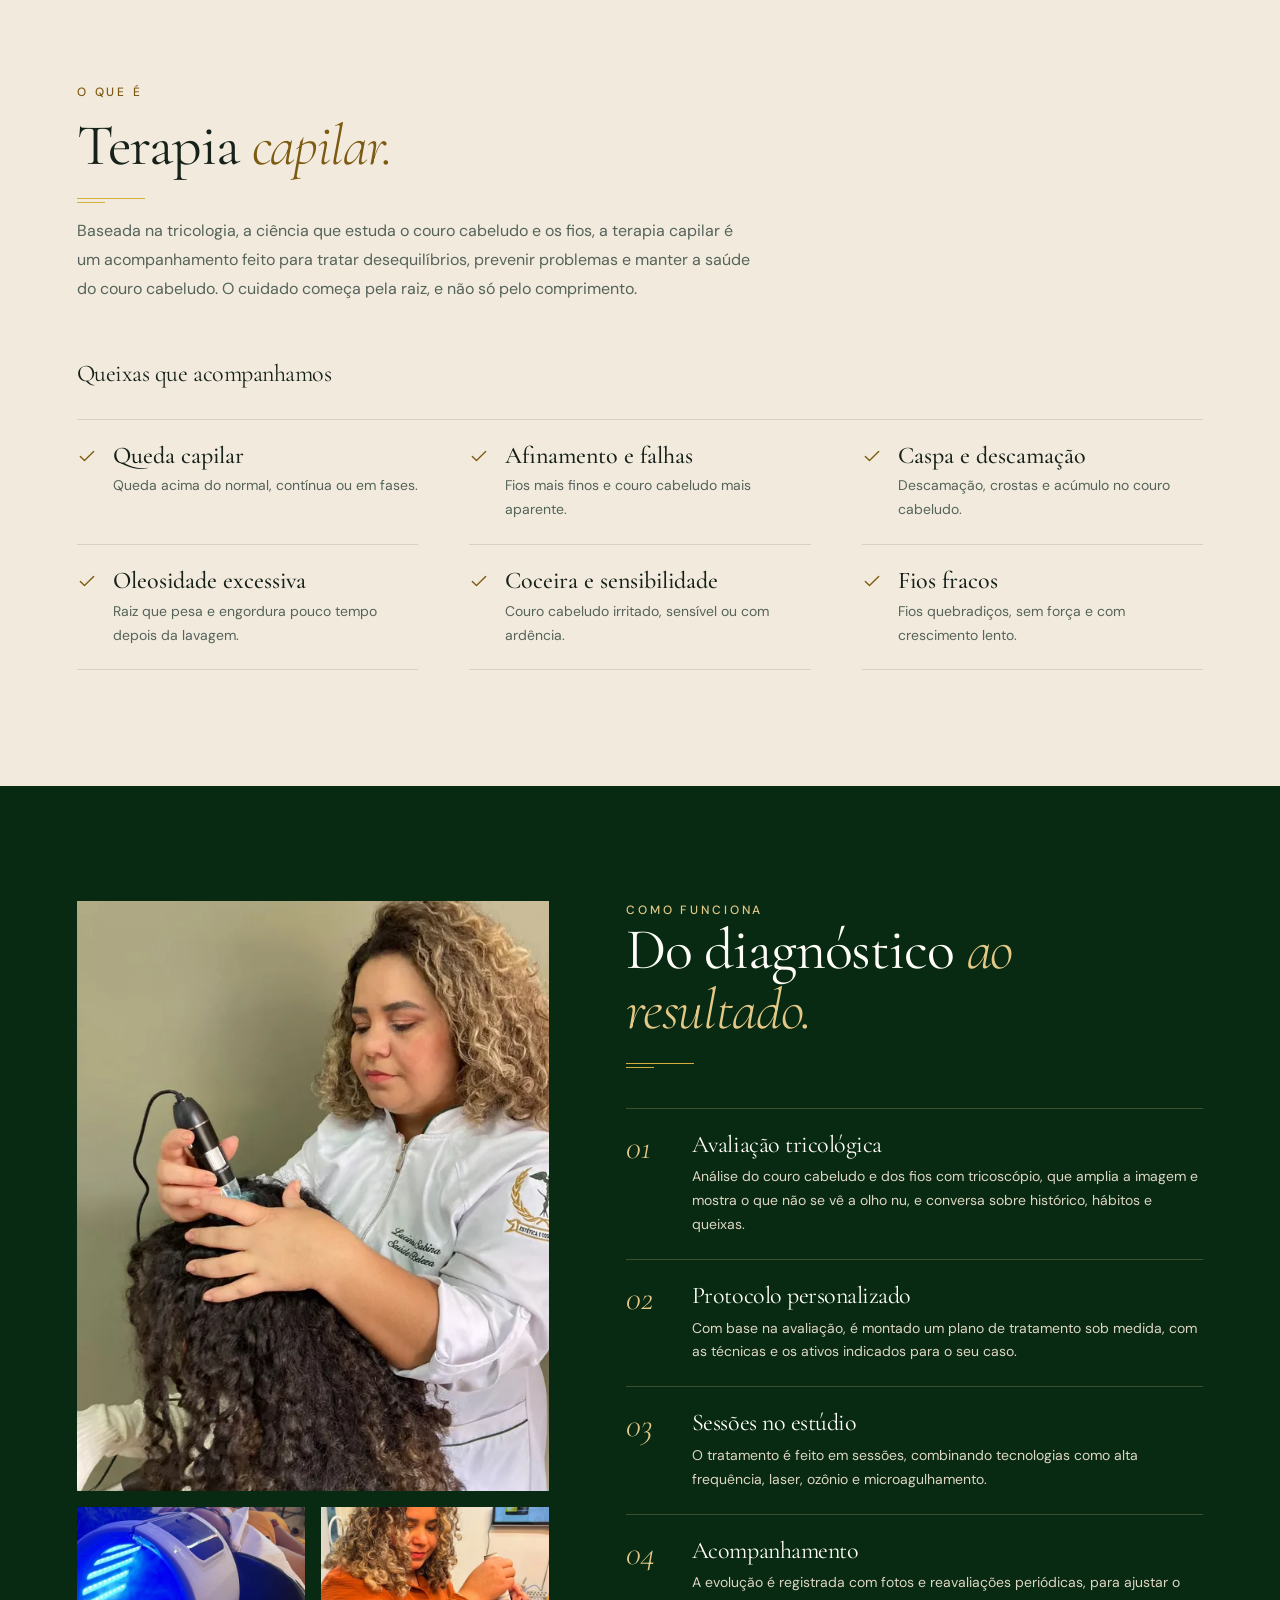
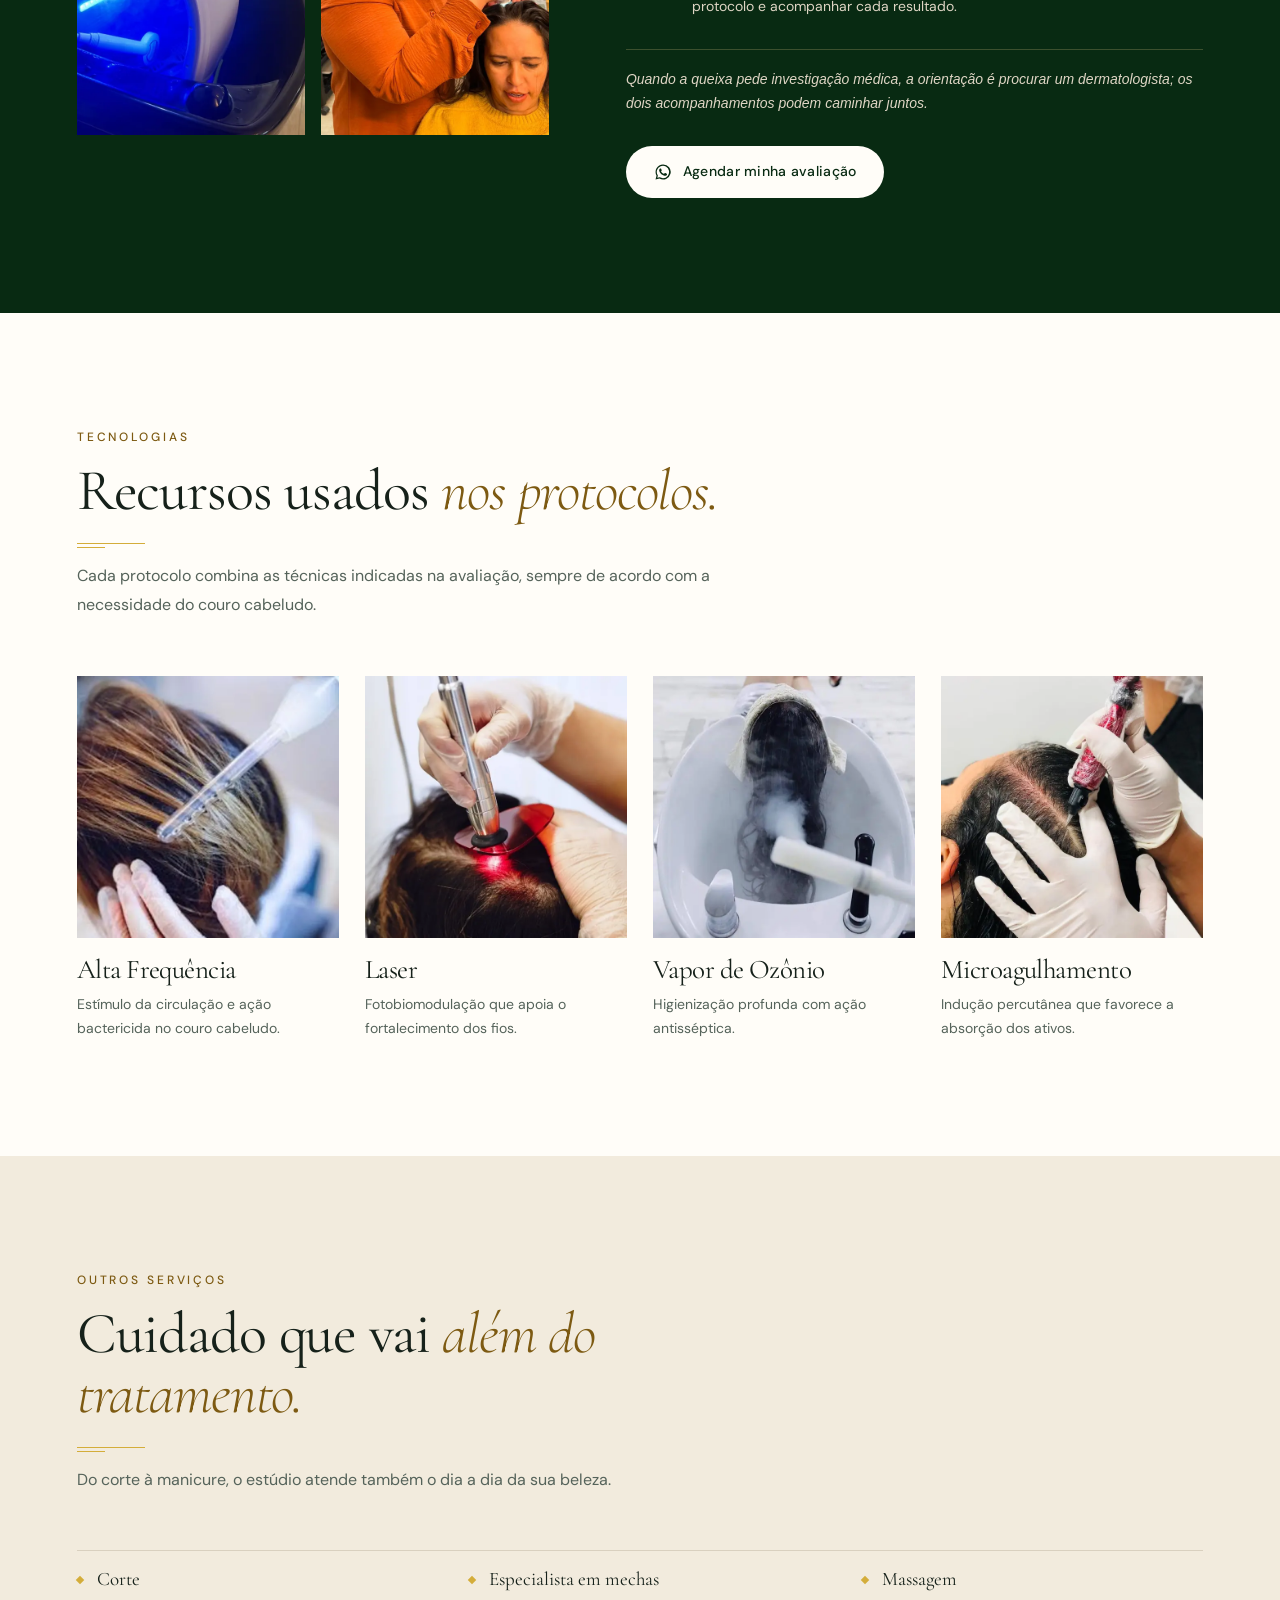
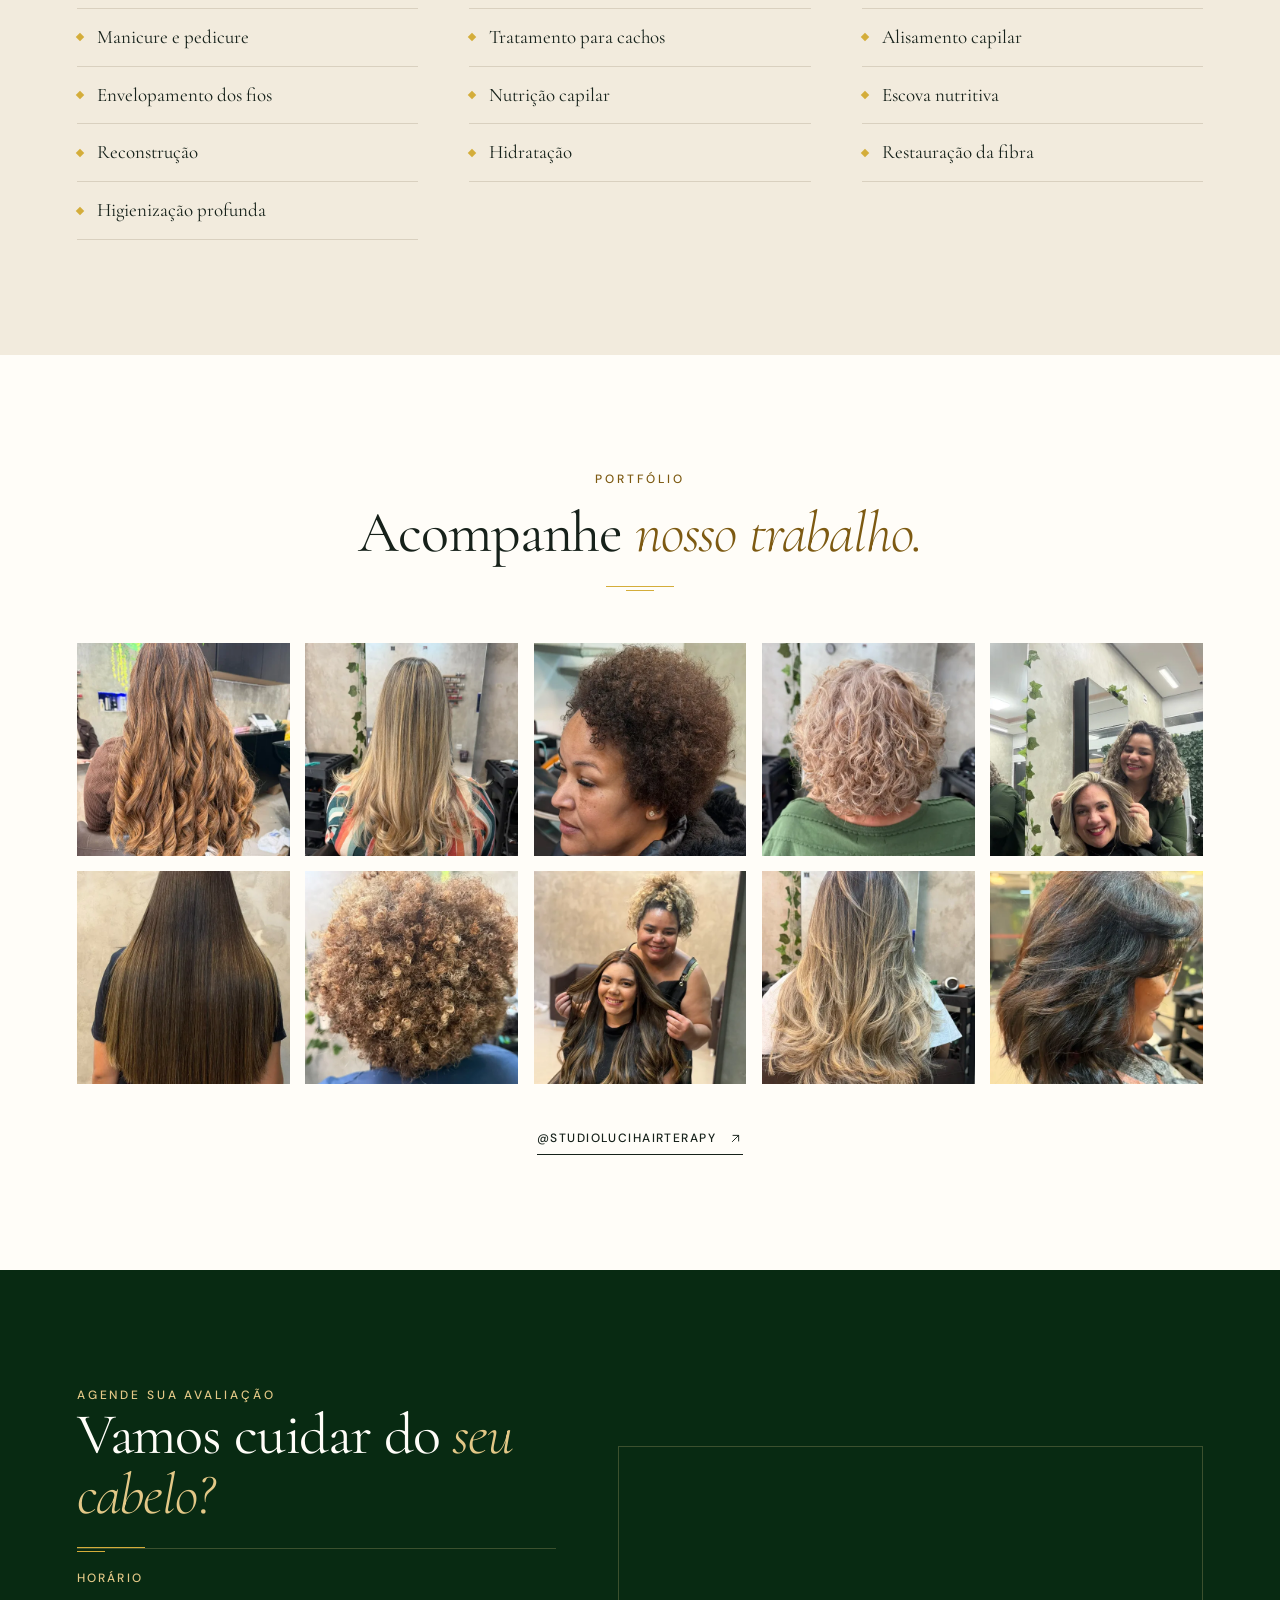
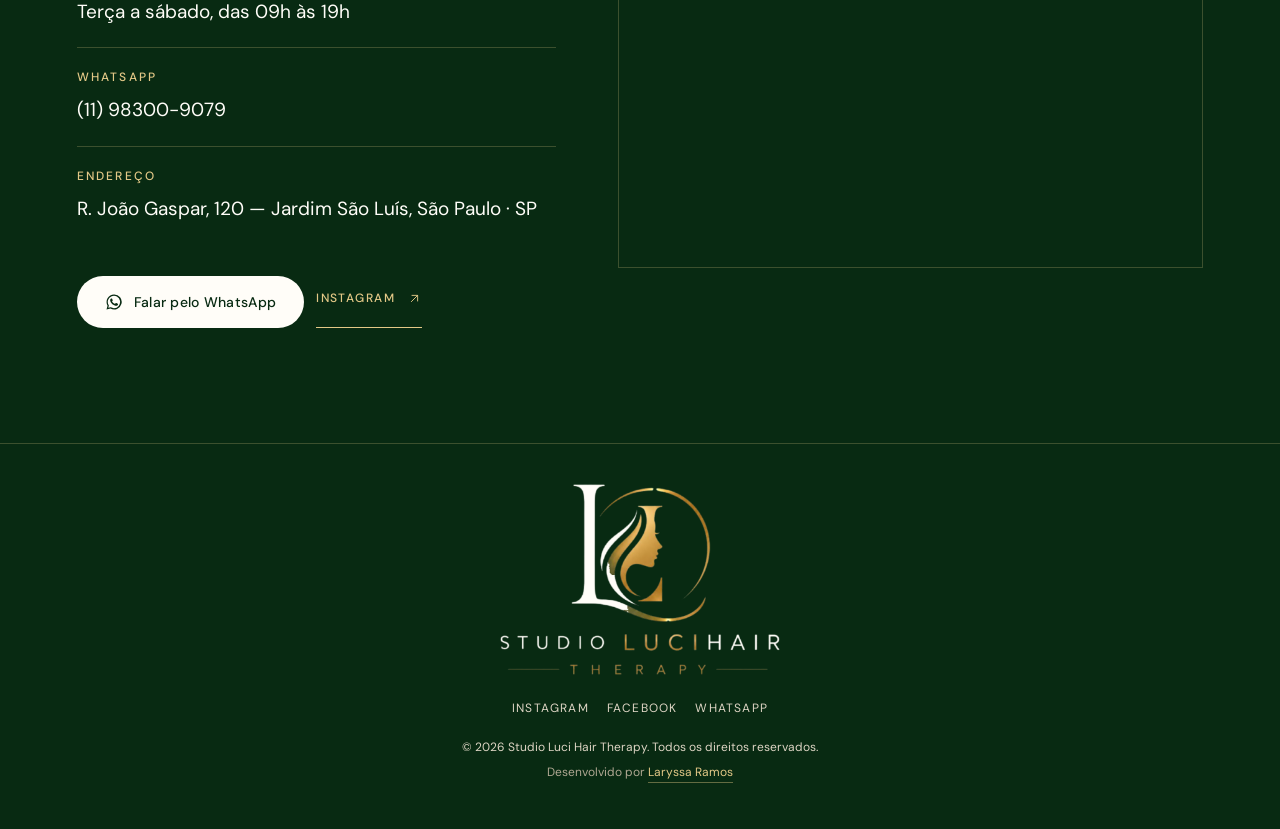
==== commit 6b64a85a: "ajustes Terapia Capilar" ====
--- a/index.html
+++ b/index.html
@@ -5,20 +5,20 @@
 <meta name="viewport" content="width=device-width, initial-scale=1">
 <meta name="theme-color" content="#082a12">
 
-<title>Studio Luci Hair Therapy | Terapia capilar em São Paulo</title>
-<meta name="description" content="Terapia capilar, tratamentos e beleza com Lucinéia Sabina, terapeuta capilar há mais de 15 anos. Atendimento personalizado no Jardim São Luís, São Paulo.">
+<title>Studio Luci Hair Therapy | Terapia capilar e tricologia em São Paulo</title>
+<meta name="description" content="Terapia capilar para queda, afinamento dos fios e saúde do couro cabeludo, com Lucinéia Sabina, terapeuta capilar há mais de 15 anos. Avaliação e tratamento personalizado no Jardim São Luís, São Paulo.">
 
 <link rel="canonical" href="https://studiolucihairtherapy.com.br/">
 <meta property="og:type" content="website">
 <meta property="og:site_name" content="Studio Luci Hair Therapy">
 <meta property="og:locale" content="pt_BR">
-<meta property="og:title" content="Studio Luci Hair Therapy | Terapia capilar em São Paulo">
-<meta property="og:description" content="Tratamentos personalizados de terapia capilar com Lucinéia Sabina, especialista há mais de 15 anos.">
+<meta property="og:title" content="Studio Luci Hair Therapy | Terapia capilar e tricologia em São Paulo">
+<meta property="og:description" content="Avaliação do couro cabeludo e tratamentos personalizados para queda e afinamento dos fios, com Lucinéia Sabina, terapeuta capilar há mais de 15 anos.">
 <meta property="og:image" content="https://studiolucihairtherapy.com.br/assets/images/web/capa-1200.webp">
 <meta property="og:url" content="https://studiolucihairtherapy.com.br/">
 <meta name="twitter:card" content="summary_large_image">
 <meta name="twitter:title" content="Studio Luci Hair Therapy">
-<meta name="twitter:description" content="Terapia capilar e beleza com atendimento personalizado em São Paulo.">
+<meta name="twitter:description" content="Terapia capilar e saúde do couro cabeludo com atendimento personalizado em São Paulo.">
 <meta name="twitter:image" content="https://studiolucihairtherapy.com.br/assets/images/web/capa-1200.webp">
 
 <link rel="icon" href="assets/images/favicon.ico" sizes="any">
@@ -36,7 +36,7 @@
   "@context": "https://schema.org",
   "@type": "HairSalon",
   "name": "Studio Luci Hair Therapy",
-  "description": "Terapia capilar, tratamentos e beleza com atendimento personalizado.",
+  "description": "Terapia capilar e tricologia: avaliação do couro cabeludo e tratamentos personalizados para queda e afinamento dos fios.",
   "url": "https://studiolucihairtherapy.com.br/",
   "telephone": "+5511983009079",
   "address": {
@@ -80,6 +80,7 @@
   <nav class="menu" id="menu" aria-label="Navegação principal">
     <a href="#sobre">Sobre</a>
     <a href="#terapia">Terapia capilar</a>
+    <a href="#como-funciona">Como funciona</a>
     <a href="#servicos">Serviços</a>
     <a href="#trabalhos">Trabalhos</a>
     <a href="#contato">Contato</a>
@@ -105,15 +106,15 @@
     <div class="hero-veu" aria-hidden="true"></div>
 
     <div class="hero-texto">
-      <p class="eyebrow">Terapia capilar · Saúde e beleza</p>
-      <h1>Saúde e beleza <em>para os seus fios.</em></h1>
-      <p class="body">Tratamentos personalizados de acordo com a necessidade de cada pessoa, conduzidos por uma terapeuta capilar com mais de 15 anos de estrada.</p>
+      <p class="eyebrow">Terapia capilar · Tricologia</p>
+      <h1>Fios saudáveis <em>começam na raiz.</em></h1>
+      <p class="body">Tratamento para queda, afinamento dos fios e desequilíbrios do couro cabeludo, com avaliação detalhada e protocolo personalizado, conduzido por uma terapeuta capilar com mais de 15 anos de estrada.</p>
 
       <div class="hero-acoes">
-        <a class="btn btn-claro" href="https://wa.me/5511983009079?text=Ol%C3%A1%21%20Vim%20pelo%20site%20e%20gostaria%20de%20agendar%20um%20hor%C3%A1rio." target="_blank" rel="noopener">
-          <svg width="18" height="18" aria-hidden="true"><use href="#i-zap"></use></svg> Agendar meu horário
+        <a class="btn btn-claro" href="https://wa.me/5511983009079?text=Ol%C3%A1%21%20Vim%20pelo%20site%20e%20gostaria%20de%20agendar%20uma%20avalia%C3%A7%C3%A3o%20capilar." target="_blank" rel="noopener">
+          <svg width="18" height="18" aria-hidden="true"><use href="#i-zap"></use></svg> Agendar minha avaliação
         </a>
-        <a class="link-seta" href="#terapia">Conhecer os tratamentos <svg width="15" height="15" aria-hidden="true"><use href="#i-seta-dir"></use></svg></a>
+        <a class="link-seta" href="#terapia">Entender a terapia capilar <svg width="15" height="15" aria-hidden="true"><use href="#i-seta-dir"></use></svg></a>
       </div>
     </div>
   </section>
@@ -131,16 +132,17 @@
       <p class="eyebrow">Quem cuida de você</p>
       <p class="assinatura">Lucinéia Sabina</p>
       <p class="lede">Profissional da beleza há mais de 15 anos, com diversas formações e especializações na área.</p>
-      <p class="body">É especialista em terapia capilar, e o Studio Luci Hair Therapy trabalha com tratamentos personalizados de acordo com a necessidade de cada paciente.</p>
+      <p class="body">Especialista em terapia capilar, dedica o trabalho do estúdio à saúde do couro cabeludo: cada paciente passa por uma avaliação e recebe um protocolo de tratamento pensado para a sua necessidade.</p>
 
       <ul class="credenciais">
         <li>Terapia capilar</li>
-        <li>Tratamentos</li>
-        <li>Beleza</li>
+        <li>Tricologia</li>
+        <li>Queda capilar</li>
+        <li>Couro cabeludo</li>
         <li>Atendimento personalizado</li>
       </ul>
 
-      <a class="link-seta" href="#terapia">Ver os tratamentos <svg width="15" height="15" aria-hidden="true"><use href="#i-seta-dir"></use></svg></a>
+      <a class="link-seta" href="#terapia">Conhecer a terapia capilar <svg width="15" height="15" aria-hidden="true"><use href="#i-seta-dir"></use></svg></a>
     </div>
   </section>
 
@@ -150,7 +152,104 @@
       <p class="eyebrow">O que é</p>
       <h2>Terapia <em>capilar.</em></h2>
       <div class="regua"></div>
-      <p class="body">Um acompanhamento feito com o objetivo de tratar doenças ou desequilíbrios, mas também de prevenir e manter a saúde do couro cabeludo e dos fios.</p>
+      <p class="body">Baseada na tricologia, a ciência que estuda o couro cabeludo e os fios, a terapia capilar é um acompanhamento feito para tratar desequilíbrios, prevenir problemas e manter a saúde do couro cabeludo. O cuidado começa pela raiz, e não só pelo comprimento.</p>
+    </div>
+
+    <h3 class="subtitulo reveal">Queixas que acompanhamos</h3>
+    <ul class="queixas">
+      <li class="reveal">
+        <svg width="20" height="20" aria-hidden="true"><use href="#i-check"></use></svg>
+        <div><h4>Queda capilar</h4><p class="small">Queda acima do normal, contínua ou em fases.</p></div>
+      </li>
+      <li class="reveal d1">
+        <svg width="20" height="20" aria-hidden="true"><use href="#i-check"></use></svg>
+        <div><h4>Afinamento e falhas</h4><p class="small">Fios mais finos e couro cabeludo mais aparente.</p></div>
+      </li>
+      <li class="reveal d2">
+        <svg width="20" height="20" aria-hidden="true"><use href="#i-check"></use></svg>
+        <div><h4>Caspa e descamação</h4><p class="small">Descamação, crostas e acúmulo no couro cabeludo.</p></div>
+      </li>
+      <li class="reveal">
+        <svg width="20" height="20" aria-hidden="true"><use href="#i-check"></use></svg>
+        <div><h4>Oleosidade excessiva</h4><p class="small">Raiz que pesa e engordura pouco tempo depois da lavagem.</p></div>
+      </li>
+      <li class="reveal d1">
+        <svg width="20" height="20" aria-hidden="true"><use href="#i-check"></use></svg>
+        <div><h4>Coceira e sensibilidade</h4><p class="small">Couro cabeludo irritado, sensível ou com ardência.</p></div>
+      </li>
+      <li class="reveal d2">
+        <svg width="20" height="20" aria-hidden="true"><use href="#i-check"></use></svg>
+        <div><h4>Fios fracos</h4><p class="small">Fios quebradiços, sem força e com crescimento lento.</p></div>
+      </li>
+    </ul>
+  </section>
+
+  <!-- ================= COMO FUNCIONA ================= -->
+  <section class="section como on-floresta on-dark" id="como-funciona">
+    <div class="como-fotos reveal">
+      <figure class="como-principal">
+        <picture>
+          <source type="image/webp" srcset="assets/images/web/terapia/avaliacao-600.webp 600w, assets/images/web/terapia/avaliacao-960.webp 960w" sizes="(min-width: 900px) 40vw, 88vw">
+          <img src="assets/images/web/terapia/avaliacao-960.jpg" alt="Lucinéia Sabina examinando o couro cabeludo de uma paciente com o tricoscópio" width="960" height="1280" loading="lazy" decoding="async">
+        </picture>
+      </figure>
+      <figure><img src="assets/images/web/terapia/led.webp" alt="Paciente em sessão de fototerapia com LED no couro cabeludo" width="560" height="560" loading="lazy" decoding="async"></figure>
+      <figure><img src="assets/images/web/terapia/aplicacao.webp" alt="Lucinéia Sabina aplicando um ativo diretamente no couro cabeludo de uma paciente" width="560" height="560" loading="lazy" decoding="async"></figure>
+    </div>
+
+    <div class="como-texto">
+      <div class="reveal">
+        <p class="eyebrow">Como funciona</p>
+        <h2>Do diagnóstico <em>ao resultado.</em></h2>
+        <div class="regua"></div>
+      </div>
+
+      <ol class="etapas">
+        <li class="reveal">
+          <span class="etapa-num" aria-hidden="true">01</span>
+          <div>
+            <h3>Avaliação tricológica</h3>
+            <p class="small">Análise do couro cabeludo e dos fios com tricoscópio, que amplia a imagem e mostra o que não se vê a olho nu, e conversa sobre histórico, hábitos e queixas.</p>
+          </div>
+        </li>
+        <li class="reveal">
+          <span class="etapa-num" aria-hidden="true">02</span>
+          <div>
+            <h3>Protocolo personalizado</h3>
+            <p class="small">Com base na avaliação, é montado um plano de tratamento sob medida, com as técnicas e os ativos indicados para o seu caso.</p>
+          </div>
+        </li>
+        <li class="reveal">
+          <span class="etapa-num" aria-hidden="true">03</span>
+          <div>
+            <h3>Sessões no estúdio</h3>
+            <p class="small">O tratamento é feito em sessões, combinando tecnologias como alta frequência, laser, ozônio e microagulhamento.</p>
+          </div>
+        </li>
+        <li class="reveal">
+          <span class="etapa-num" aria-hidden="true">04</span>
+          <div>
+            <h3>Acompanhamento</h3>
+            <p class="small">A evolução é registrada com fotos e reavaliações periódicas, para ajustar o protocolo e acompanhar cada resultado.</p>
+          </div>
+        </li>
+      </ol>
+
+      <p class="como-nota small reveal">Quando a queixa pede investigação médica, a orientação é procurar um dermatologista; os dois acompanhamentos podem caminhar juntos.</p>
+
+      <a class="btn btn-claro reveal" href="https://wa.me/5511983009079?text=Ol%C3%A1%21%20Vim%20pelo%20site%20e%20gostaria%20de%20agendar%20uma%20avalia%C3%A7%C3%A3o%20capilar." target="_blank" rel="noopener">
+        <svg width="18" height="18" aria-hidden="true"><use href="#i-zap"></use></svg> Agendar minha avaliação
+      </a>
+    </div>
+  </section>
+
+  <!-- ================= TECNOLOGIAS ================= -->
+  <section class="section on-papel" id="tecnologias">
+    <div class="section-head reveal">
+      <p class="eyebrow">Tecnologias</p>
+      <h2>Recursos usados <em>nos protocolos.</em></h2>
+      <div class="regua"></div>
+      <p class="body">Cada protocolo combina as técnicas indicadas na avaliação, sempre de acordo com a necessidade do couro cabeludo.</p>
     </div>
 
     <div class="terapia-grade">
@@ -178,7 +277,7 @@
   </section>
 
   <!-- ================= SERVIÇOS ================= -->
-  <section class="section on-papel" id="servicos">
+  <section class="section on-creme" id="servicos">
     <div class="section-head reveal">
       <p class="eyebrow">Outros serviços</p>
       <h2>Cuidado que vai <em>além do tratamento.</em></h2>
@@ -186,79 +285,25 @@
       <p class="body">Do corte à manicure, o estúdio atende também o dia a dia da sua beleza.</p>
     </div>
 
-    <div class="carrossel" id="carrossel">
-      <div class="trilho" id="trilho" role="region" aria-label="Lista de serviços" tabindex="0">
-        <article class="servico">
-          <figure><img src="assets/images/web/servicos/corte.webp" alt="Corte" width="560" height="560" loading="lazy" decoding="async"></figure>
-          <h3>Corte</h3>
-        </article>
-        <article class="servico">
-          <figure><img src="assets/images/web/servicos/mechas.webp" alt="Especialista em mechas" width="560" height="560" loading="lazy" decoding="async"></figure>
-          <h3>Especialista em mechas</h3>
-        </article>
-        <article class="servico">
-          <figure><img src="assets/images/web/servicos/massagem.webp" alt="Massagem" width="560" height="560" loading="lazy" decoding="async"></figure>
-          <h3>Massagem</h3>
-        </article>
-        <article class="servico">
-          <figure><img src="assets/images/web/servicos/manicure.webp" alt="Manicure e pedicure" width="560" height="560" loading="lazy" decoding="async"></figure>
-          <h3>Manicure e pedicure</h3>
-        </article>
-        <article class="servico">
-          <figure><img src="assets/images/web/servicos/cachos.webp" alt="Tratamento para cachos" width="560" height="560" loading="lazy" decoding="async"></figure>
-          <h3>Tratamento para cachos</h3>
-        </article>
-        <article class="servico">
-          <figure><img src="assets/images/web/servicos/alisamento.webp" alt="Alisamento capilar" width="560" height="560" loading="lazy" decoding="async"></figure>
-          <h3>Alisamento capilar</h3>
-        </article>
-        <article class="servico">
-          <figure><img src="assets/images/web/servicos/envelopamento.webp" alt="Envelopamento dos fios" width="560" height="560" loading="lazy" decoding="async"></figure>
-          <h3>Envelopamento dos fios</h3>
-        </article>
-        <article class="servico">
-          <figure><img src="assets/images/web/servicos/nutricao.webp" alt="Nutrição capilar" width="560" height="560" loading="lazy" decoding="async"></figure>
-          <h3>Nutrição capilar</h3>
-        </article>
-        <article class="servico">
-          <figure><img src="assets/images/web/servicos/escova.webp" alt="Escova nutritiva" width="560" height="560" loading="lazy" decoding="async"></figure>
-          <h3>Escova nutritiva</h3>
-        </article>
-        <article class="servico">
-          <figure><img src="assets/images/web/servicos/reconstrucao.webp" alt="Reconstrução" width="560" height="560" loading="lazy" decoding="async"></figure>
-          <h3>Reconstrução</h3>
-        </article>
-        <article class="servico">
-          <figure><img src="assets/images/web/servicos/hidratacao.webp" alt="Hidratação" width="560" height="560" loading="lazy" decoding="async"></figure>
-          <h3>Hidratação</h3>
-        </article>
-        <article class="servico">
-          <figure><img src="assets/images/web/servicos/restauracao.webp" alt="Restauração da fibra" width="560" height="560" loading="lazy" decoding="async"></figure>
-          <h3>Restauração da fibra</h3>
-        </article>
-        <article class="servico">
-          <figure><img src="assets/images/web/servicos/higienizacao.webp" alt="Higienização profunda" width="560" height="560" loading="lazy" decoding="async"></figure>
-          <h3>Higienização profunda</h3>
-        </article>
-      </div>
-
-      <div class="carrossel-pe">
-        <div class="carrossel-barra" aria-hidden="true"><span data-barra style="transform: scaleX(0)"></span></div>
-        <div class="carrossel-ctrl">
-          <p class="carrossel-conta" data-conta aria-hidden="true"></p>
-          <button class="carrossel-btn" type="button" data-ant aria-controls="trilho" aria-label="Serviços anteriores" disabled>
-            <svg width="18" height="18" aria-hidden="true"><use href="#i-seta-esq"></use></svg>
-          </button>
-          <button class="carrossel-btn" type="button" data-prox aria-controls="trilho" aria-label="Próximos serviços" disabled>
-            <svg width="18" height="18" aria-hidden="true"><use href="#i-seta-dir"></use></svg>
-          </button>
-        </div>
-      </div>
-    </div>
+    <ul class="servicos-lista reveal">
+      <li>Corte</li>
+      <li>Especialista em mechas</li>
+      <li>Massagem</li>
+      <li>Manicure e pedicure</li>
+      <li>Tratamento para cachos</li>
+      <li>Alisamento capilar</li>
+      <li>Envelopamento dos fios</li>
+      <li>Nutrição capilar</li>
+      <li>Escova nutritiva</li>
+      <li>Reconstrução</li>
+      <li>Hidratação</li>
+      <li>Restauração da fibra</li>
+      <li>Higienização profunda</li>
+    </ul>
   </section>
 
   <!-- ================= TRABALHOS ================= -->
-  <section class="section on-creme" id="trabalhos">
+  <section class="section on-papel" id="trabalhos">
     <div class="section-head centro reveal">
       <p class="eyebrow">Portfólio</p>
       <h2>Acompanhe <em>nosso trabalho.</em></h2>
@@ -267,34 +312,34 @@
 
     <div class="galeria">
       <a href="https://www.instagram.com/studiolucihairterapy/" target="_blank" rel="noopener" aria-label="Ver trabalho 1 no Instagram">
-        <img src="assets/images/web/trabalhos/t1.webp" alt="Trabalho realizado no Studio Luci Hair Therapy" width="560" height="560" loading="lazy" decoding="async">
+        <img src="assets/images/web/trabalhos/h1.webp" alt="Cabelo longo com ondas e mechas em tons de mel" width="560" height="560" loading="lazy" decoding="async">
       </a>
       <a href="https://www.instagram.com/studiolucihairterapy/" target="_blank" rel="noopener" aria-label="Ver trabalho 2 no Instagram">
-        <img src="assets/images/web/trabalhos/t2.webp" alt="Trabalho realizado no Studio Luci Hair Therapy" width="560" height="560" loading="lazy" decoding="async">
+        <img src="assets/images/web/trabalhos/h2.webp" alt="Cabelo longo loiro com mechas, liso e com movimento" width="560" height="560" loading="lazy" decoding="async">
       </a>
       <a href="https://www.instagram.com/studiolucihairterapy/" target="_blank" rel="noopener" aria-label="Ver trabalho 3 no Instagram">
-        <img src="assets/images/web/trabalhos/t3.webp" alt="Trabalho realizado no Studio Luci Hair Therapy" width="560" height="560" loading="lazy" decoding="async">
+        <img src="assets/images/web/trabalhos/h3.webp" alt="Cliente com cabelo crespo curto e volumoso" width="560" height="560" loading="lazy" decoding="async">
       </a>
       <a href="https://www.instagram.com/studiolucihairterapy/" target="_blank" rel="noopener" aria-label="Ver trabalho 4 no Instagram">
-        <img src="assets/images/web/trabalhos/t4.webp" alt="Trabalho realizado no Studio Luci Hair Therapy" width="560" height="560" loading="lazy" decoding="async">
+        <img src="assets/images/web/trabalhos/h4.webp" alt="Cabelo cacheado curto em tom loiro" width="560" height="560" loading="lazy" decoding="async">
       </a>
       <a href="https://www.instagram.com/studiolucihairterapy/" target="_blank" rel="noopener" aria-label="Ver trabalho 5 no Instagram">
-        <img src="assets/images/web/trabalhos/t5.webp" alt="Trabalho realizado no Studio Luci Hair Therapy" width="560" height="560" loading="lazy" decoding="async">
+        <img src="assets/images/web/trabalhos/h5.webp" alt="Lucinéia Sabina com uma cliente sorridente depois do atendimento" width="560" height="560" loading="lazy" decoding="async">
       </a>
       <a href="https://www.instagram.com/studiolucihairterapy/" target="_blank" rel="noopener" aria-label="Ver trabalho 6 no Instagram">
-        <img src="assets/images/web/trabalhos/t6.webp" alt="Trabalho realizado no Studio Luci Hair Therapy" width="560" height="560" loading="lazy" decoding="async">
+        <img src="assets/images/web/trabalhos/h6.webp" alt="Cabelo longo castanho, liso e com brilho" width="560" height="560" loading="lazy" decoding="async">
       </a>
       <a href="https://www.instagram.com/studiolucihairterapy/" target="_blank" rel="noopener" aria-label="Ver trabalho 7 no Instagram">
-        <img src="assets/images/web/trabalhos/t7.webp" alt="Trabalho realizado no Studio Luci Hair Therapy" width="560" height="560" loading="lazy" decoding="async">
+        <img src="assets/images/web/trabalhos/h7.webp" alt="Cabelo cacheado volumoso com luzes douradas" width="560" height="560" loading="lazy" decoding="async">
       </a>
       <a href="https://www.instagram.com/studiolucihairterapy/" target="_blank" rel="noopener" aria-label="Ver trabalho 8 no Instagram">
-        <img src="assets/images/web/trabalhos/t8.webp" alt="Trabalho realizado no Studio Luci Hair Therapy" width="560" height="560" loading="lazy" decoding="async">
+        <img src="assets/images/web/trabalhos/h8.webp" alt="Lucinéia Sabina com uma cliente de cabelo longo com mechas" width="560" height="560" loading="lazy" decoding="async">
       </a>
       <a href="https://www.instagram.com/studiolucihairterapy/" target="_blank" rel="noopener" aria-label="Ver trabalho 9 no Instagram">
-        <img src="assets/images/web/trabalhos/t9.webp" alt="Trabalho realizado no Studio Luci Hair Therapy" width="560" height="560" loading="lazy" decoding="async">
+        <img src="assets/images/web/trabalhos/h9.webp" alt="Cabelo longo em camadas com mechas loiras" width="560" height="560" loading="lazy" decoding="async">
       </a>
       <a href="https://www.instagram.com/studiolucihairterapy/" target="_blank" rel="noopener" aria-label="Ver trabalho 10 no Instagram">
-        <img src="assets/images/web/trabalhos/t10.webp" alt="Trabalho realizado no Studio Luci Hair Therapy" width="560" height="560" loading="lazy" decoding="async">
+        <img src="assets/images/web/trabalhos/h10.webp" alt="Cabelo médio em camadas, castanho escuro com reflexos" width="560" height="560" loading="lazy" decoding="async">
       </a>
     </div>
 
--- a/assets/css/style.css
+++ b/assets/css/style.css
@@ -353,60 +353,92 @@
 .terapia-card h3 { margin-top: 16px; font-size: clamp(17px, 4.4vw, 27px); overflow-wrap: break-word; }
 .terapia-card .small { margin-top: 6px; }
 
-/* =========================================================================
-   Outros serviços — trilho com scroll-snap
-   ========================================================================= */
-
-.carrossel { position: relative; }
-.trilho {
+/* Subtítulo interno de seção, abaixo do section-head. */
+.subtitulo {
+  margin-bottom: clamp(20px, 3vw, 30px);
+  font-size: var(--t-xl);
+}
+
+.queixas {
   display: grid;
-  grid-auto-flow: column;
-  grid-auto-columns: 74%;
-  gap: clamp(12px, 1.6vw, 22px);
-  overflow-x: auto;
-  overscroll-behavior-x: contain;
-  scroll-snap-type: x mandatory;
-  scroll-behavior: smooth;
-  scrollbar-width: none;
-  padding-bottom: 4px;
-}
-.trilho::-webkit-scrollbar { display: none; }
-.trilho:focus-visible { outline-offset: -2px; }
-
-.servico { scroll-snap-align: start; }
-.servico figure { aspect-ratio: 3 / 4; overflow: hidden; background: var(--creme); }
-.servico img { width: 100%; height: 100%; object-fit: cover; transition: transform .5s cubic-bezier(.4, 0, .2, 1); }
-.servico:hover img { transform: scale(1.04); }
-.servico h3 { margin-top: 14px; font-size: var(--t-lg); }
-
-.carrossel-pe {
-  display: flex; align-items: center; justify-content: space-between; gap: 22px;
-  margin-top: 26px;
-}
-.carrossel-barra { position: relative; flex: 1; height: 1px; background: var(--linha); }
-.carrossel-barra span {
-  position: absolute; inset: 0 auto 0 0; height: 1px;
-  background: var(--ouro-tinta);
-  transform-origin: left center;
-  transition: transform .25s ease;
-}
-.carrossel-ctrl { display: flex; align-items: center; gap: 9px; }
-.carrossel-conta {
-  margin-right: 6px;
-  font-family: var(--font-display); font-style: italic;
-  font-size: var(--t-base); color: var(--muted);
-  font-variant-numeric: tabular-nums;
-}
-.carrossel-btn {
-  display: grid; place-items: center;
-  width: 44px; height: 44px;
-  border: 1px solid var(--linha); border-radius: 50%;
+  grid-template-columns: 1fr;
+  border-top: 1px solid var(--linha);
+}
+.queixas li {
+  display: flex; gap: 16px; align-items: flex-start;
+  padding: 22px 0;
+  border-bottom: 1px solid var(--linha);
+}
+.queixas svg { flex: none; margin-top: 4px; color: var(--ouro-tinta); }
+.queixas h4 {
+  margin: 0;
+  font-family: var(--font-display); font-weight: 500;
+  font-size: var(--t-xl); line-height: 1.2;
   color: var(--tinta);
-  cursor: pointer;
-  transition: background .2s ease, border-color .2s ease, color .2s ease;
-}
-.carrossel-btn:hover:not(:disabled) { background: var(--floresta); border-color: var(--floresta); color: var(--papel); }
-.carrossel-btn:disabled { opacity: .32; cursor: default; }
+}
+.queixas .small { margin-top: 4px; }
+
+/* =========================================================================
+   Como funciona — faixa escura com as fotos reais do estúdio
+   ========================================================================= */
+
+.como { display: grid; grid-template-columns: 1fr; gap: clamp(40px, 6vw, 84px); align-items: start; }
+
+.como-fotos {
+  display: grid;
+  grid-template-columns: repeat(2, minmax(0, 1fr));
+  gap: clamp(10px, 1.4vw, 16px);
+}
+.como-fotos figure { overflow: hidden; aspect-ratio: 1; background: var(--floresta); }
+.como-fotos .como-principal { grid-column: 1 / -1; aspect-ratio: 4 / 5; }
+.como-fotos img { width: 100%; height: 100%; object-fit: cover; }
+.como-principal img { object-position: center 30%; }
+
+.etapas { margin: clamp(30px, 4vw, 44px) 0 0; padding: 0; list-style: none; }
+.etapas li {
+  display: grid; grid-template-columns: 52px 1fr; gap: 14px;
+  padding: 22px 0;
+  border-top: 1px solid var(--linha-escura);
+}
+.etapa-num {
+  font-family: var(--font-display); font-style: italic; font-weight: 300;
+  font-size: 34px; line-height: 1;
+  color: var(--ouro-claro);
+}
+.etapas h3 { font-size: var(--t-xl); }
+.etapas .small { margin-top: 6px; }
+
+.como-nota {
+  margin: 8px 0 30px;
+  padding: 18px 0 0;
+  border-top: 1px solid var(--linha-escura);
+  font-style: italic;
+}
+
+/* =========================================================================
+   Outros serviços — lista simples, sem fotos
+   ========================================================================= */
+
+.servicos-lista {
+  display: grid;
+  grid-template-columns: 1fr;
+  column-gap: clamp(24px, 4vw, 56px);
+  border-top: 1px solid var(--linha);
+}
+.servicos-lista li {
+  display: flex; align-items: center; gap: 14px;
+  padding: 16px 0;
+  border-bottom: 1px solid var(--linha);
+  font-family: var(--font-display);
+  font-size: var(--t-lg); line-height: 1.3;
+}
+/* Losango em ouro: o mesmo filete fino do logotipo, em ponto. */
+.servicos-lista li::before {
+  content: ''; flex: none;
+  width: 6px; height: 6px;
+  background: var(--ouro);
+  transform: rotate(45deg);
+}
 
 /* =========================================================================
    Trabalhos
@@ -505,7 +537,7 @@
 @media (min-width: 620px) {
   .terapia-grade { grid-template-columns: repeat(4, minmax(0, 1fr)); }
   .galeria { grid-template-columns: repeat(3, minmax(0, 1fr)); }
-  .trilho { grid-auto-columns: 42%; }
+  .queixas, .servicos-lista { grid-template-columns: repeat(2, minmax(0, 1fr)); column-gap: clamp(24px, 4vw, 56px); }
 }
 
 @media (min-width: 900px) {
@@ -522,12 +554,10 @@
   .sobre { grid-template-columns: .85fr 1.15fr; }
   .contato { grid-template-columns: .9fr 1.1fr; align-items: center; }
   .galeria { grid-template-columns: repeat(5, minmax(0, 1fr)); }
-  .trilho { grid-auto-columns: 28%; }
+  .como { grid-template-columns: .9fr 1.1fr; }
+  .como-fotos { position: sticky; top: 96px; }
+  .queixas, .servicos-lista { grid-template-columns: repeat(3, minmax(0, 1fr)); }
   .zap { right: 22px; bottom: 26px; padding: 14px 20px; }
-}
-
-@media (min-width: 1200px) {
-  .trilho { grid-auto-columns: 22%; }
 }
 
 @media (max-width: 899px) {
@@ -566,7 +596,6 @@
 
 @media (prefers-reduced-motion: reduce) {
   html { scroll-behavior: auto; }
-  .trilho { scroll-behavior: auto; }
   *, *::before, *::after {
     transition-duration: .01ms !important;
     animation-duration: .01ms !important;
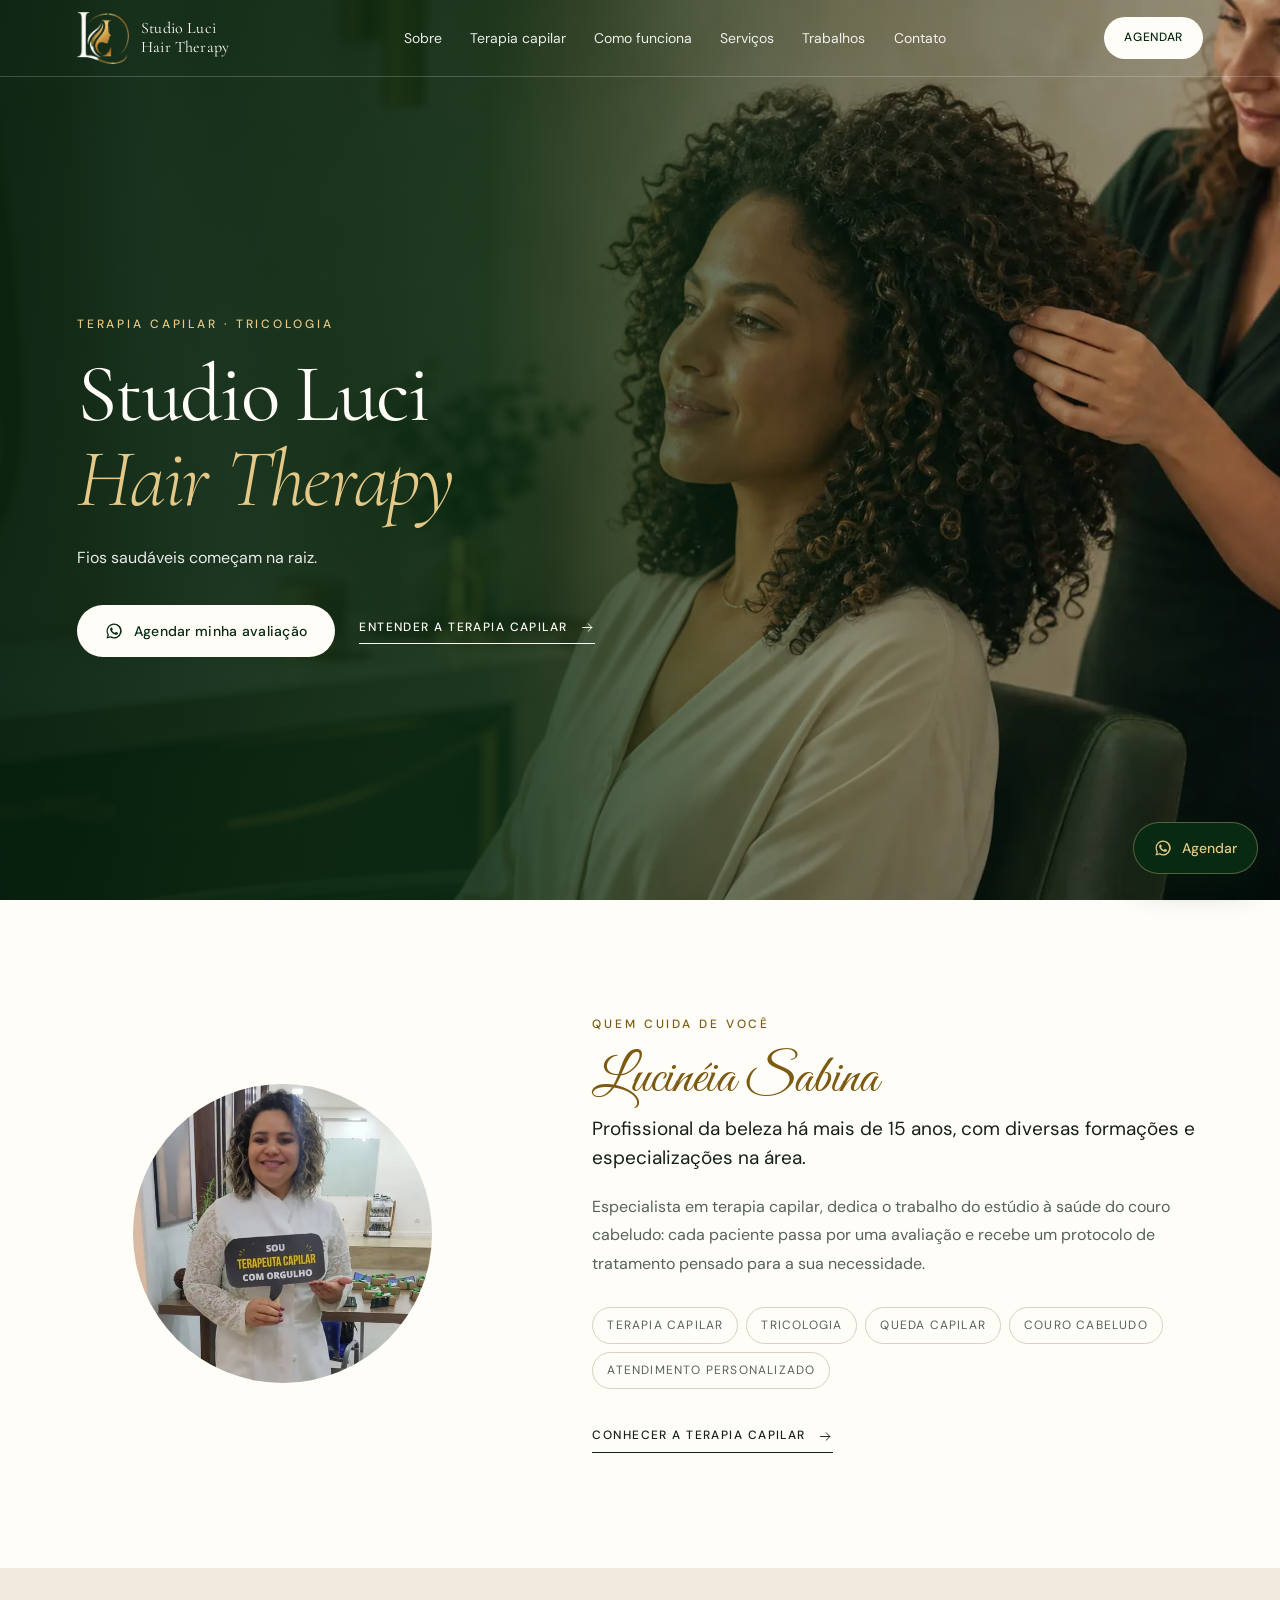
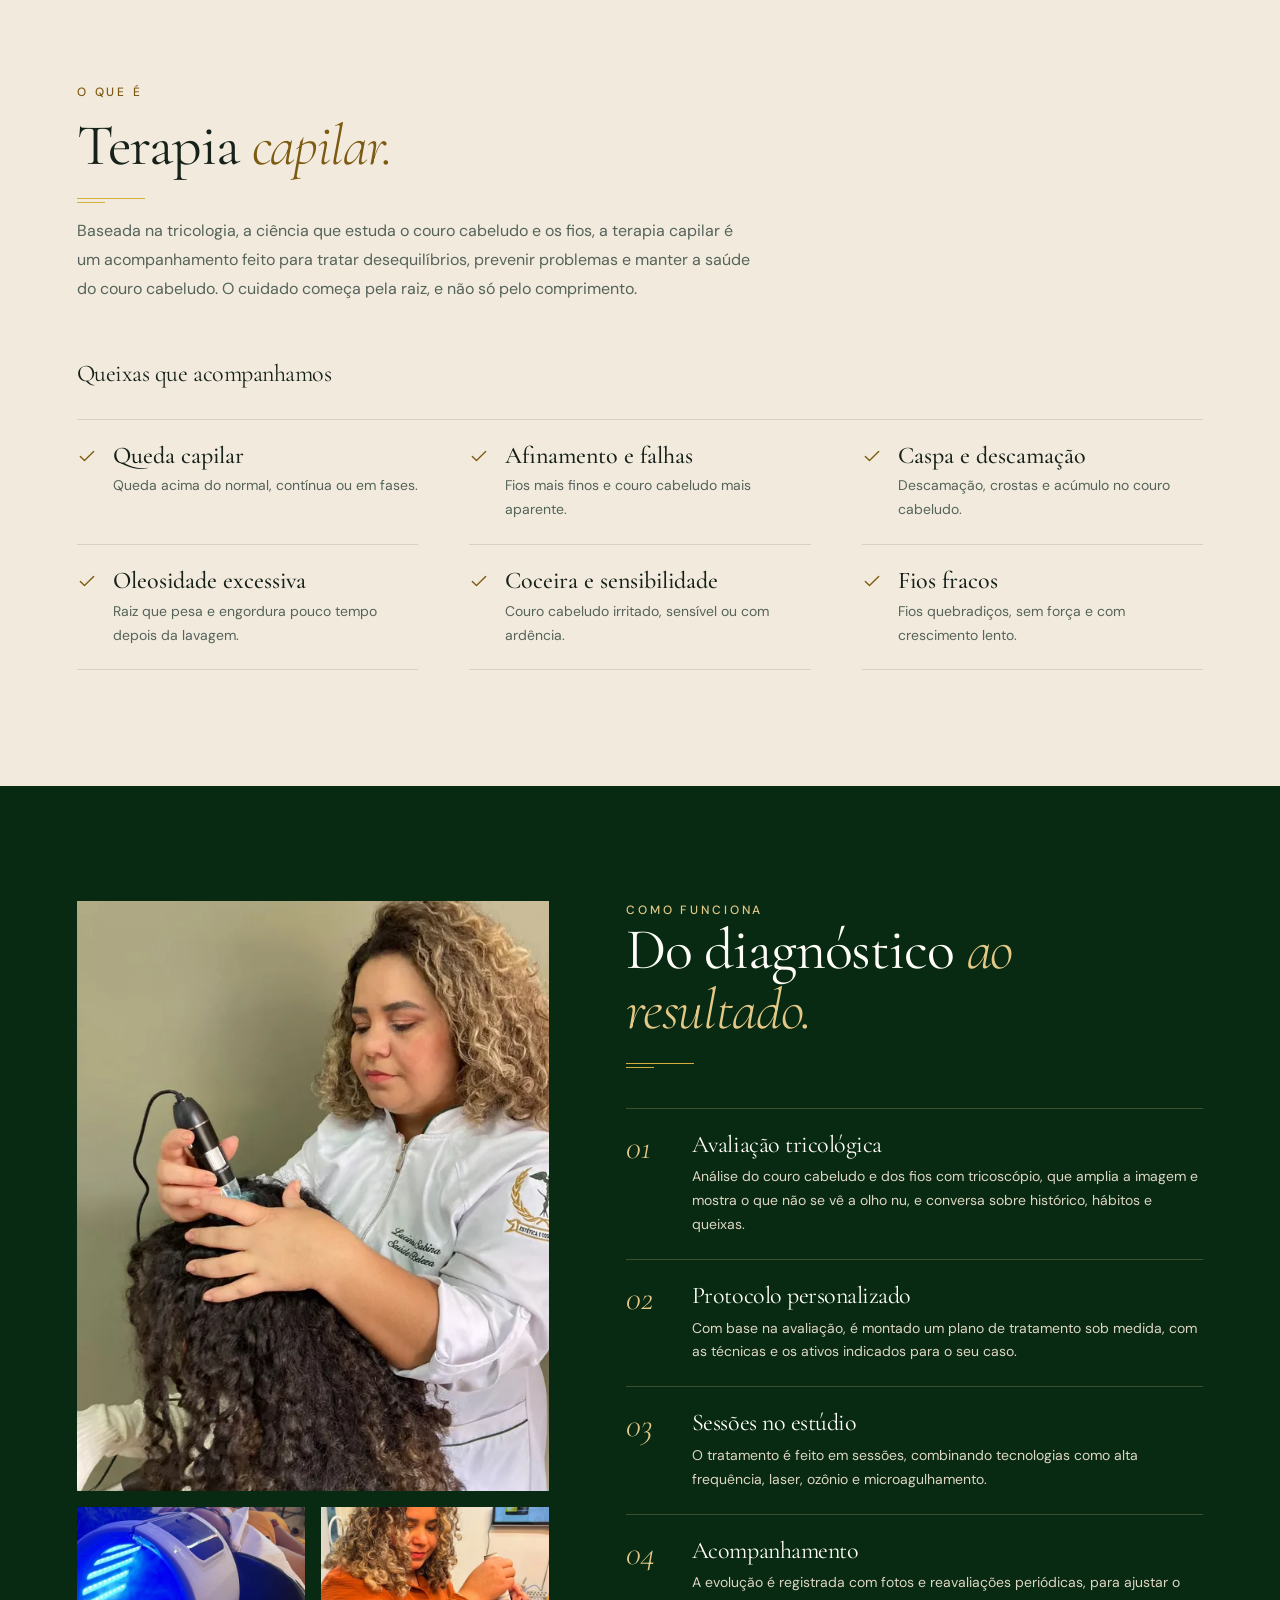
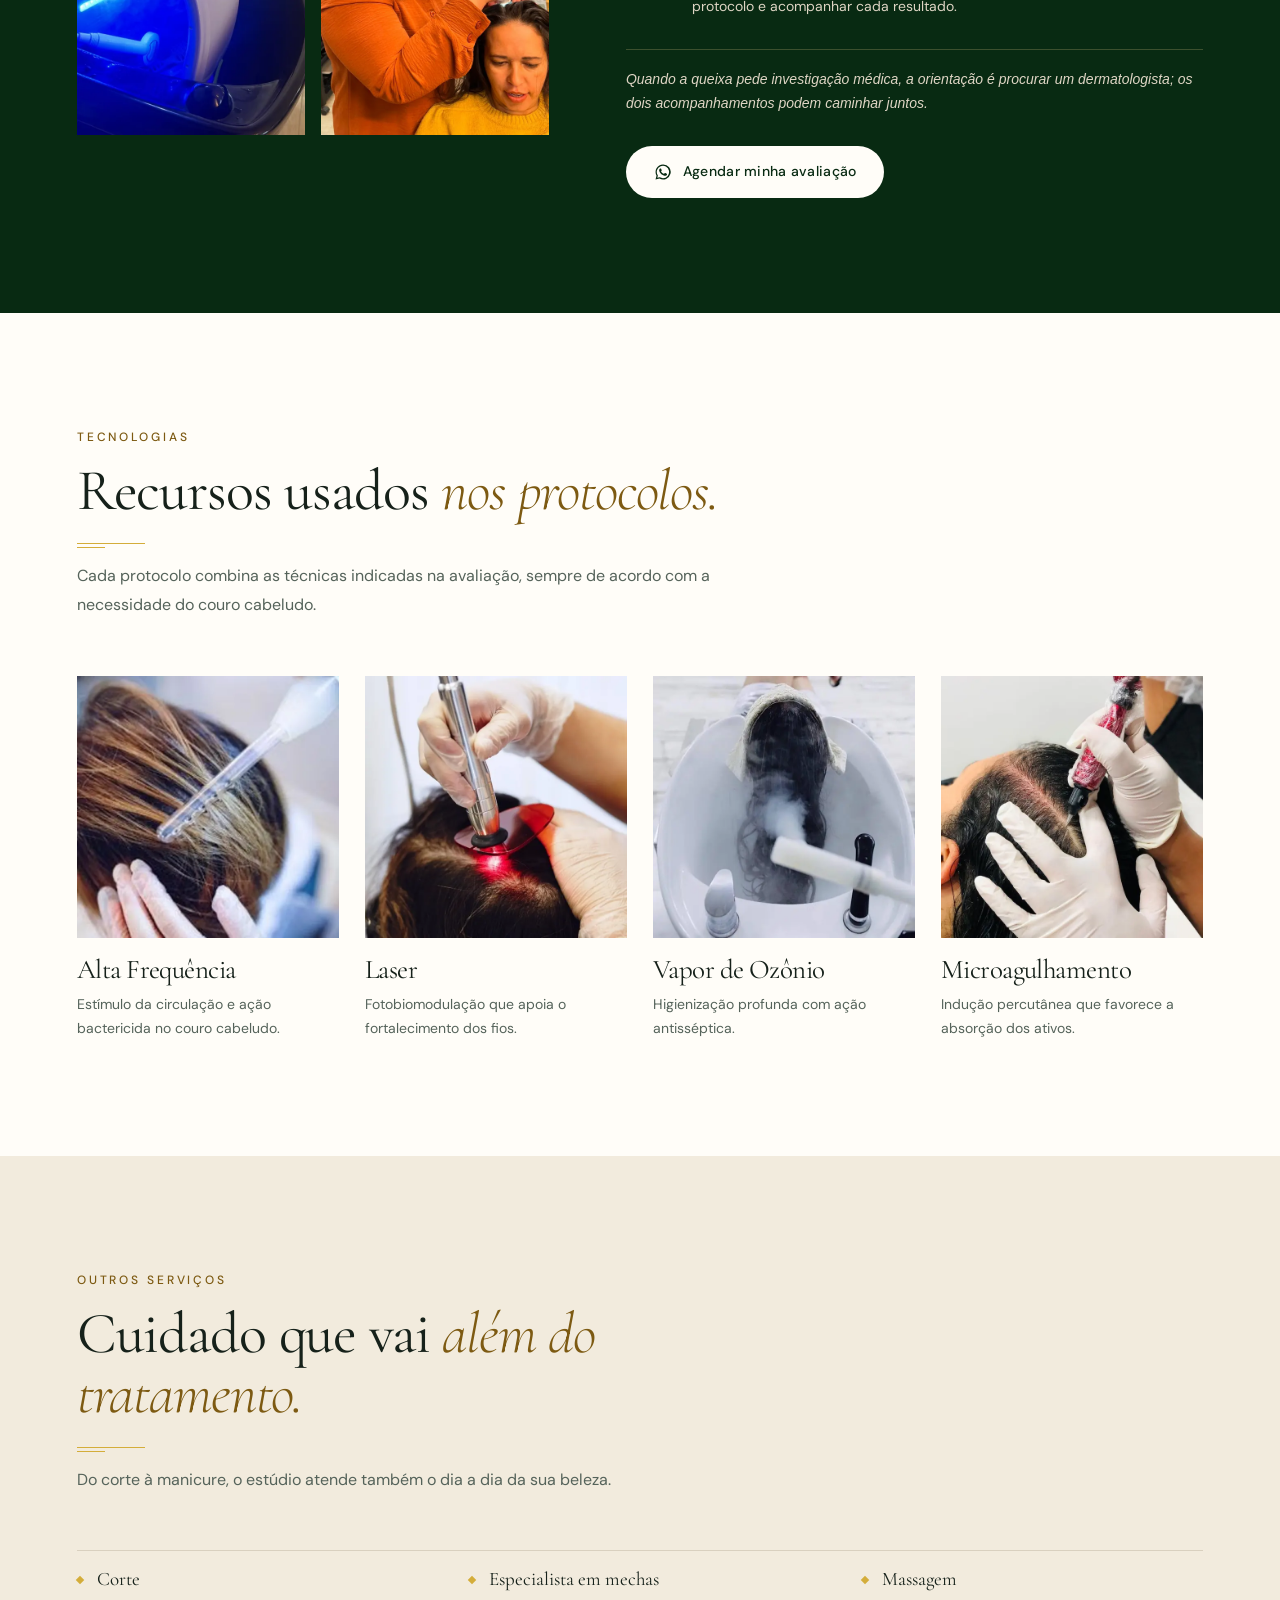
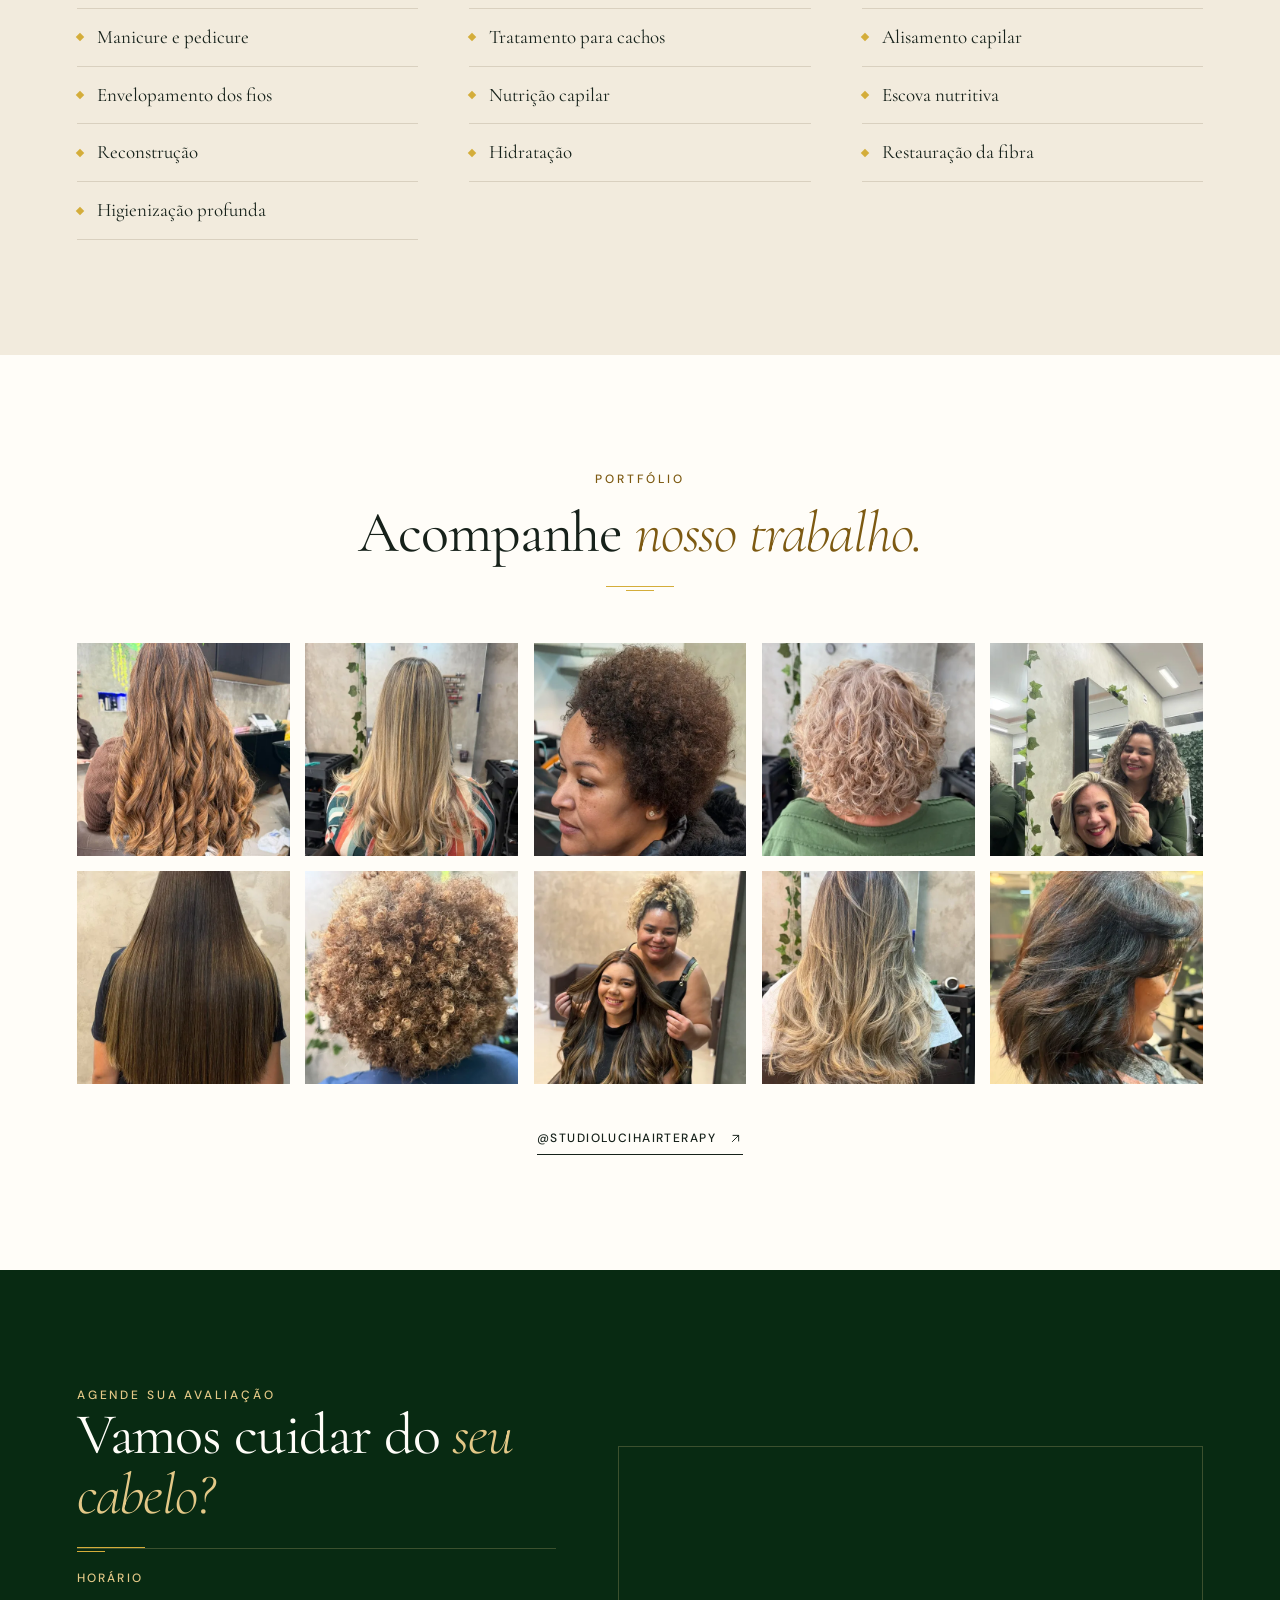
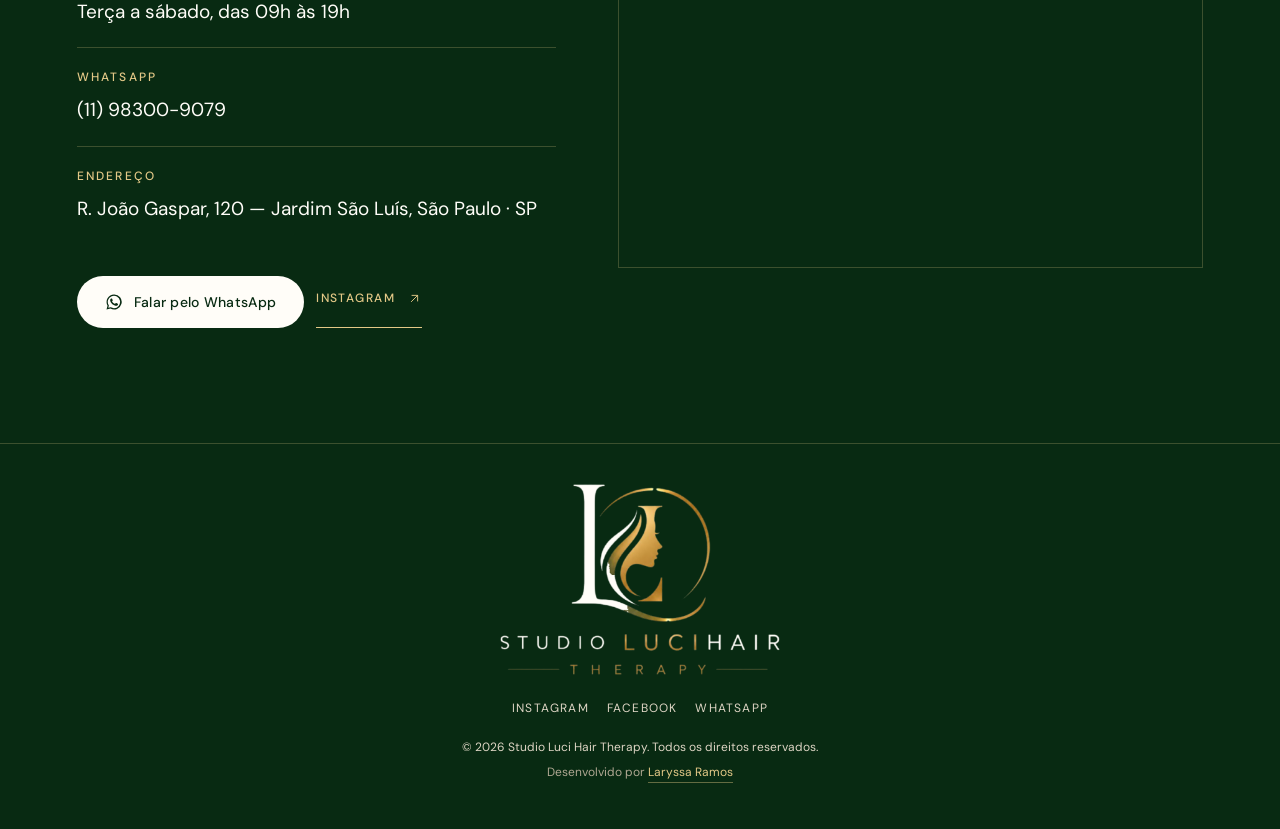
==== commit e9a24a4f: "ajuste home" ====
--- a/index.html
+++ b/index.html
@@ -107,8 +107,8 @@
 
     <div class="hero-texto">
       <p class="eyebrow">Terapia capilar · Tricologia</p>
-      <h1>Fios saudáveis <em>começam na raiz.</em></h1>
-      <p class="body">Tratamento para queda, afinamento dos fios e desequilíbrios do couro cabeludo, com avaliação detalhada e protocolo personalizado, conduzido por uma terapeuta capilar com mais de 15 anos de estrada.</p>
+      <h1>Studio Luci <em>Hair Therapy</em></h1>
+      <p class="body">Fios saudáveis começam na raiz.</p>
 
       <div class="hero-acoes">
         <a class="btn btn-claro" href="https://wa.me/5511983009079?text=Ol%C3%A1%21%20Vim%20pelo%20site%20e%20gostaria%20de%20agendar%20uma%20avalia%C3%A7%C3%A3o%20capilar." target="_blank" rel="noopener">
--- a/assets/css/style.css
+++ b/assets/css/style.css
@@ -209,7 +209,7 @@
 .cabecalho .marca { display: flex; align-items: center; gap: 12px; }
 .cabecalho .marca img { width: auto; height: 52px; transition: height .3s ease; }
 .cabecalho .marca span {
-  display: none;
+  display: block;
   color: var(--papel);
   font-family: var(--font-display);
   font-size: var(--t-base); line-height: 1.2;
@@ -282,9 +282,10 @@
 .hero-veu {
   position: absolute; inset: 0;
   background: linear-gradient(0deg,
-    rgba(6, 32, 14, .96) 0%,
-    rgba(8, 42, 18, .88) 48%,
-    rgba(5, 24, 11, .32) 100%);
+    rgba(6, 32, 14, .9) 0%,
+    rgba(8, 42, 18, .62) 38%,
+    rgba(8, 42, 18, .3) 68%,
+    rgba(5, 24, 11, .22) 100%);
 }
 
 .hero-texto {
@@ -295,7 +296,7 @@
 }
 .hero-texto .eyebrow { color: var(--ouro-claro); }
 .hero-texto h1 { margin: 18px 0 0; color: var(--papel); max-width: 13ch; }
-.hero-texto h1 em { color: var(--ouro-claro); }
+.hero-texto h1 em { color: var(--ouro-claro); white-space: nowrap; }
 .hero-texto .body { margin-top: 22px; max-width: 44ch; color: rgba(255, 255, 255, .9); }
 
 .hero-acoes { display: flex; flex-wrap: wrap; align-items: center; gap: 16px 24px; margin-top: 32px; }
@@ -541,7 +542,6 @@
 }
 
 @media (min-width: 900px) {
-  .cabecalho .marca span { display: block; }
   .hero-veu {
     background: linear-gradient(90deg,
       rgba(6, 32, 14, .95) 0%,
@@ -565,6 +565,13 @@
      ligado, o `inset: 0` do painel do menu resolvia contra o cabeçalho (76px de
      altura) em vez da viewport. Desligado aqui; o fundo sólido cobre. */
   .cabecalho { backdrop-filter: none; }
+  /* Véu mais leve no celular: a sombra garante a leitura sobre a foto. */
+  .hero-texto { text-shadow: 0 1px 14px rgba(5, 24, 11, .55); }
+  .hero-texto .btn { text-shadow: none; }
+  .cabecalho:has(.menu.aberto) .marca span { color: var(--tinta); }
+  /* Sobre o hero o nome já está no título; no cabeçalho ele só aparece depois. */
+  .cabecalho .marca span { transition: opacity .3s ease, visibility .3s ease; }
+  .cabecalho:not(.solido):not(:has(.menu.aberto)) .marca span { opacity: 0; visibility: hidden; }
   .cabecalho.solido { background: var(--papel); backdrop-filter: none; }
   /* Menu aberto: o cabeçalho precisa ler como claro mesmo sobre o hero. */
   .cabecalho:has(.menu.aberto) .marca-clara { display: none; }
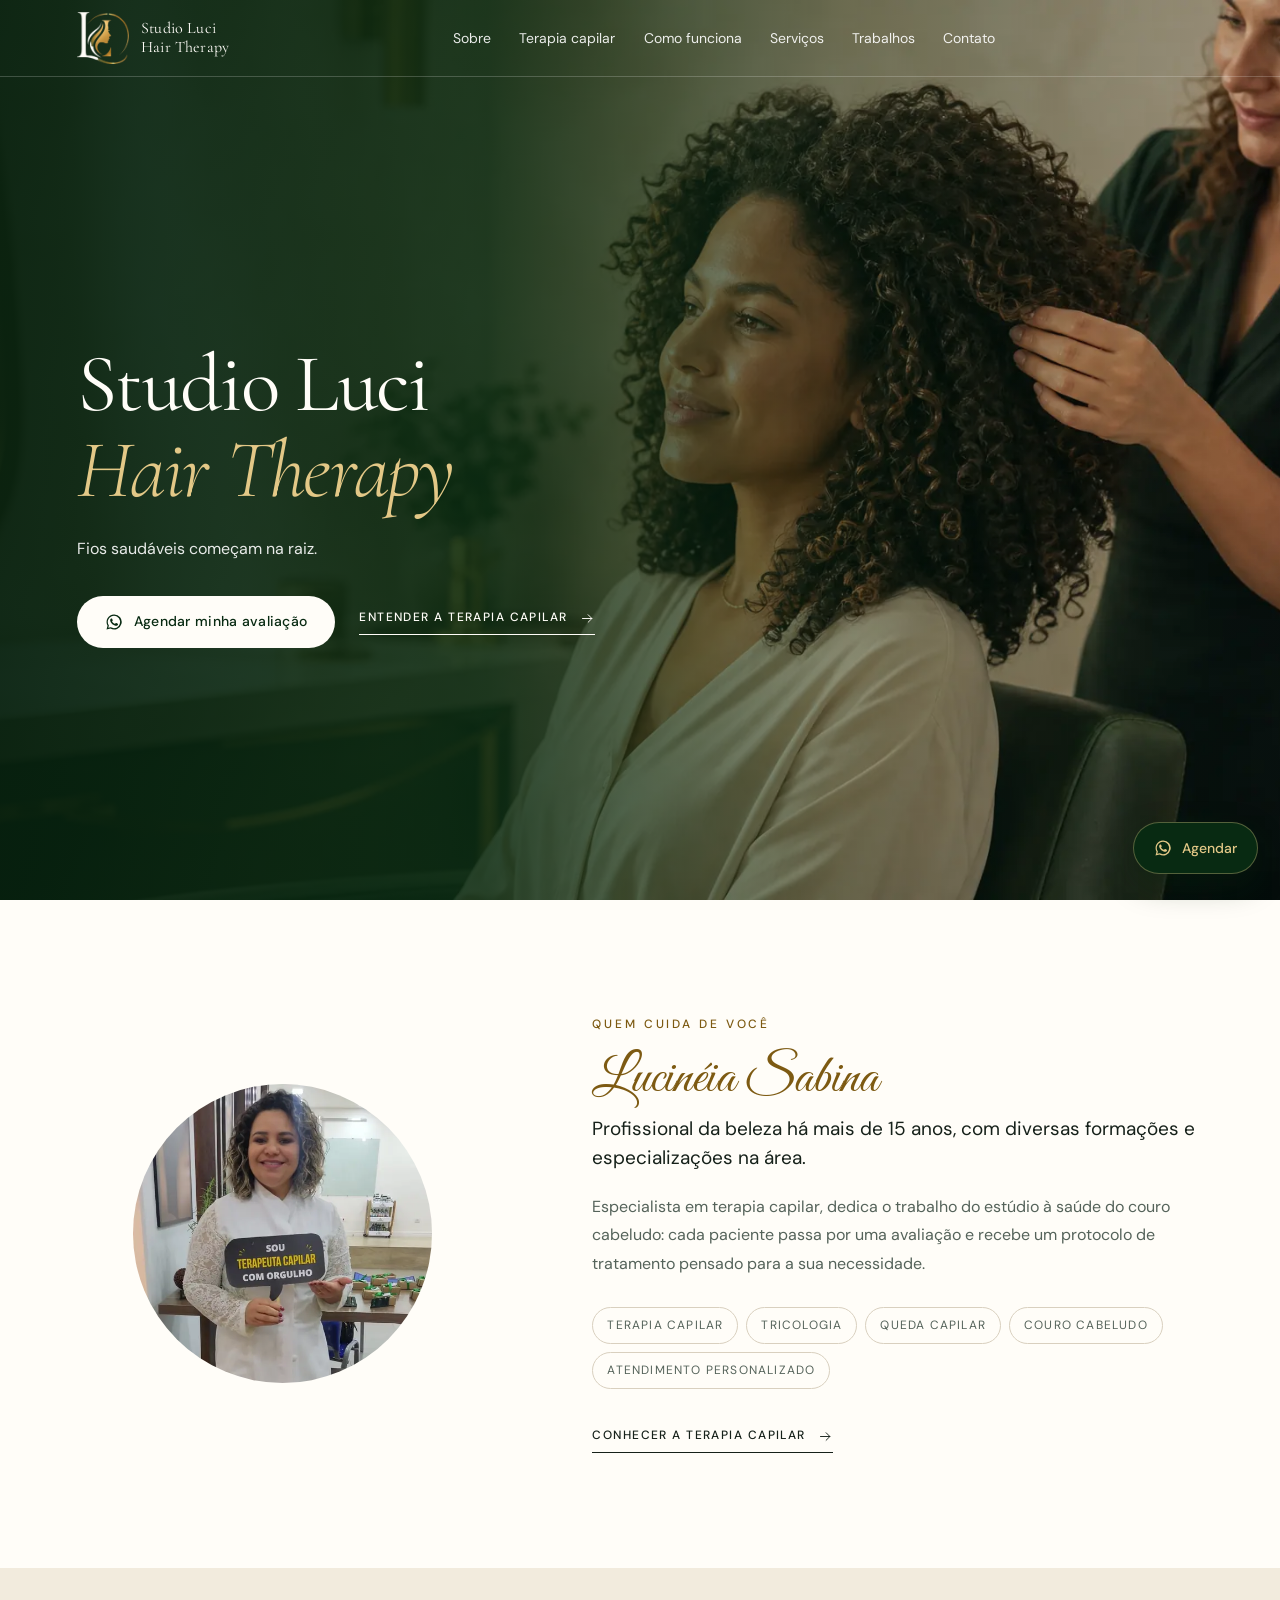
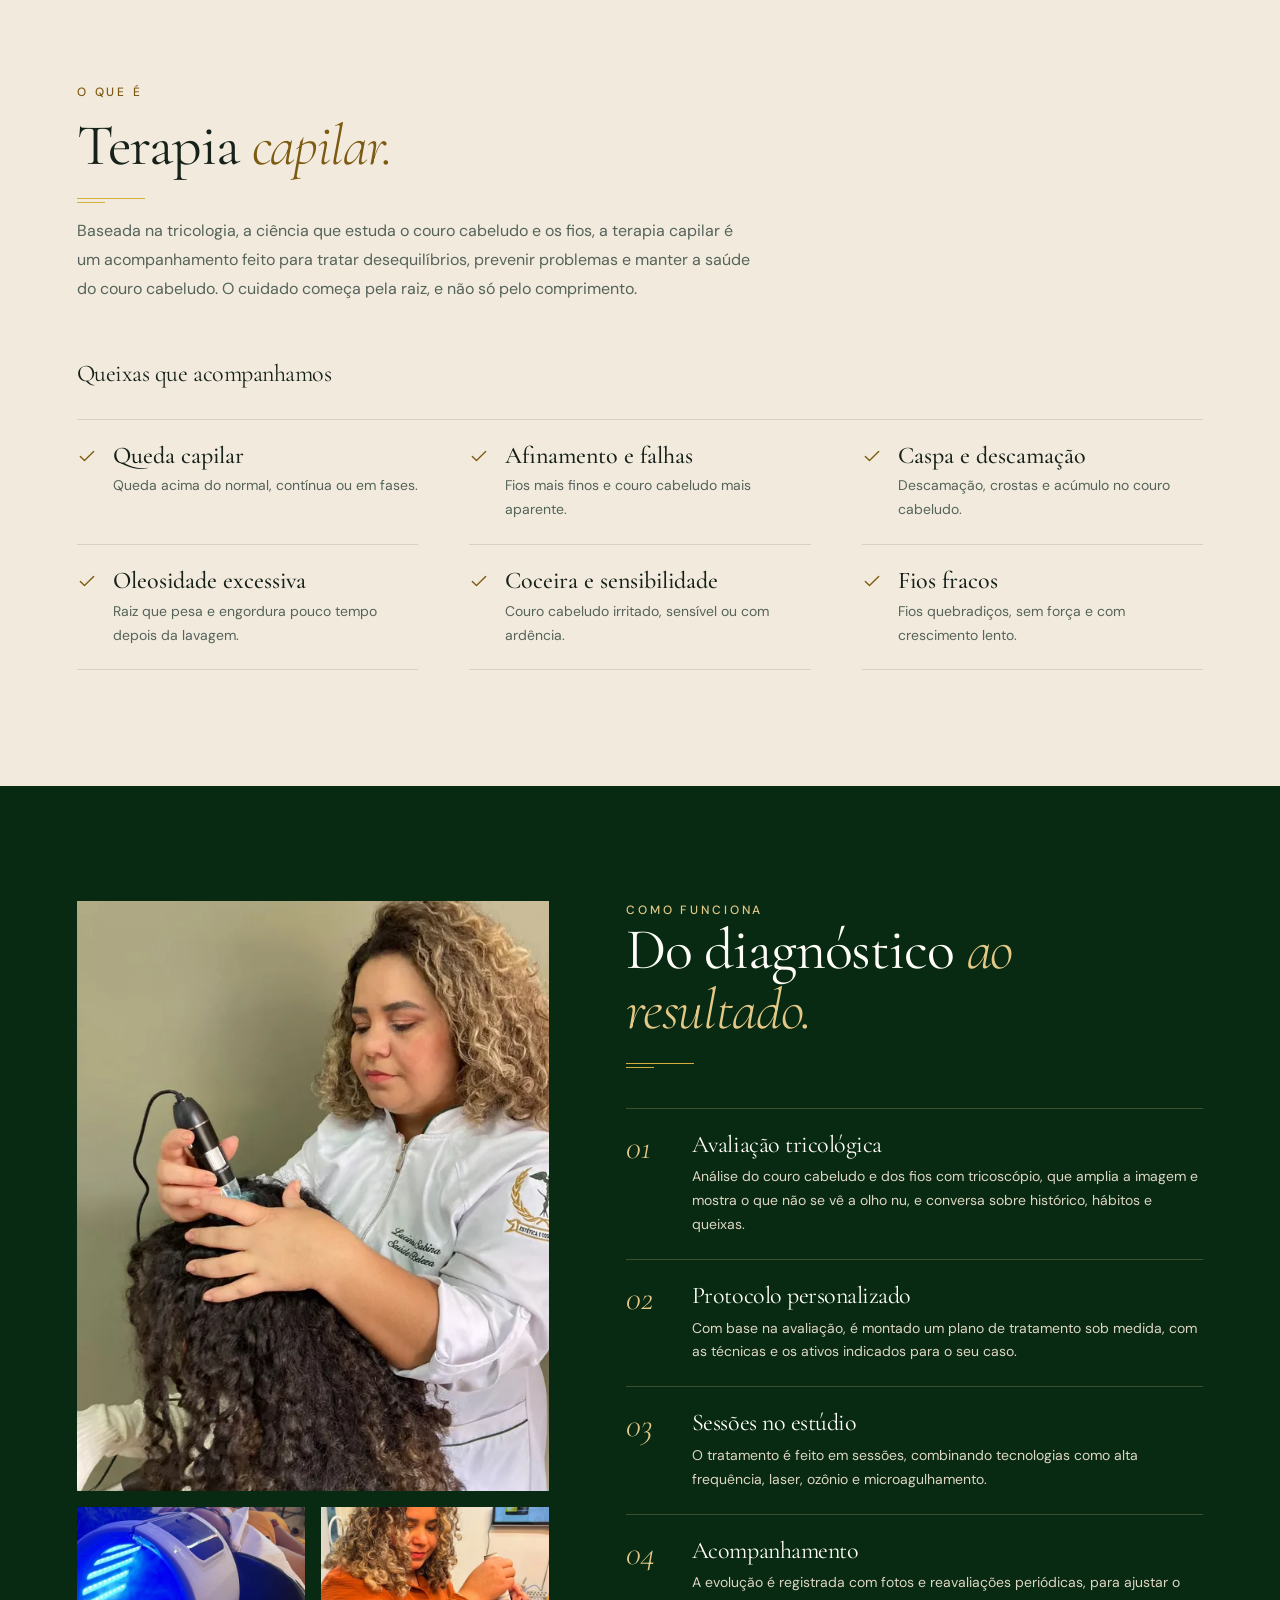
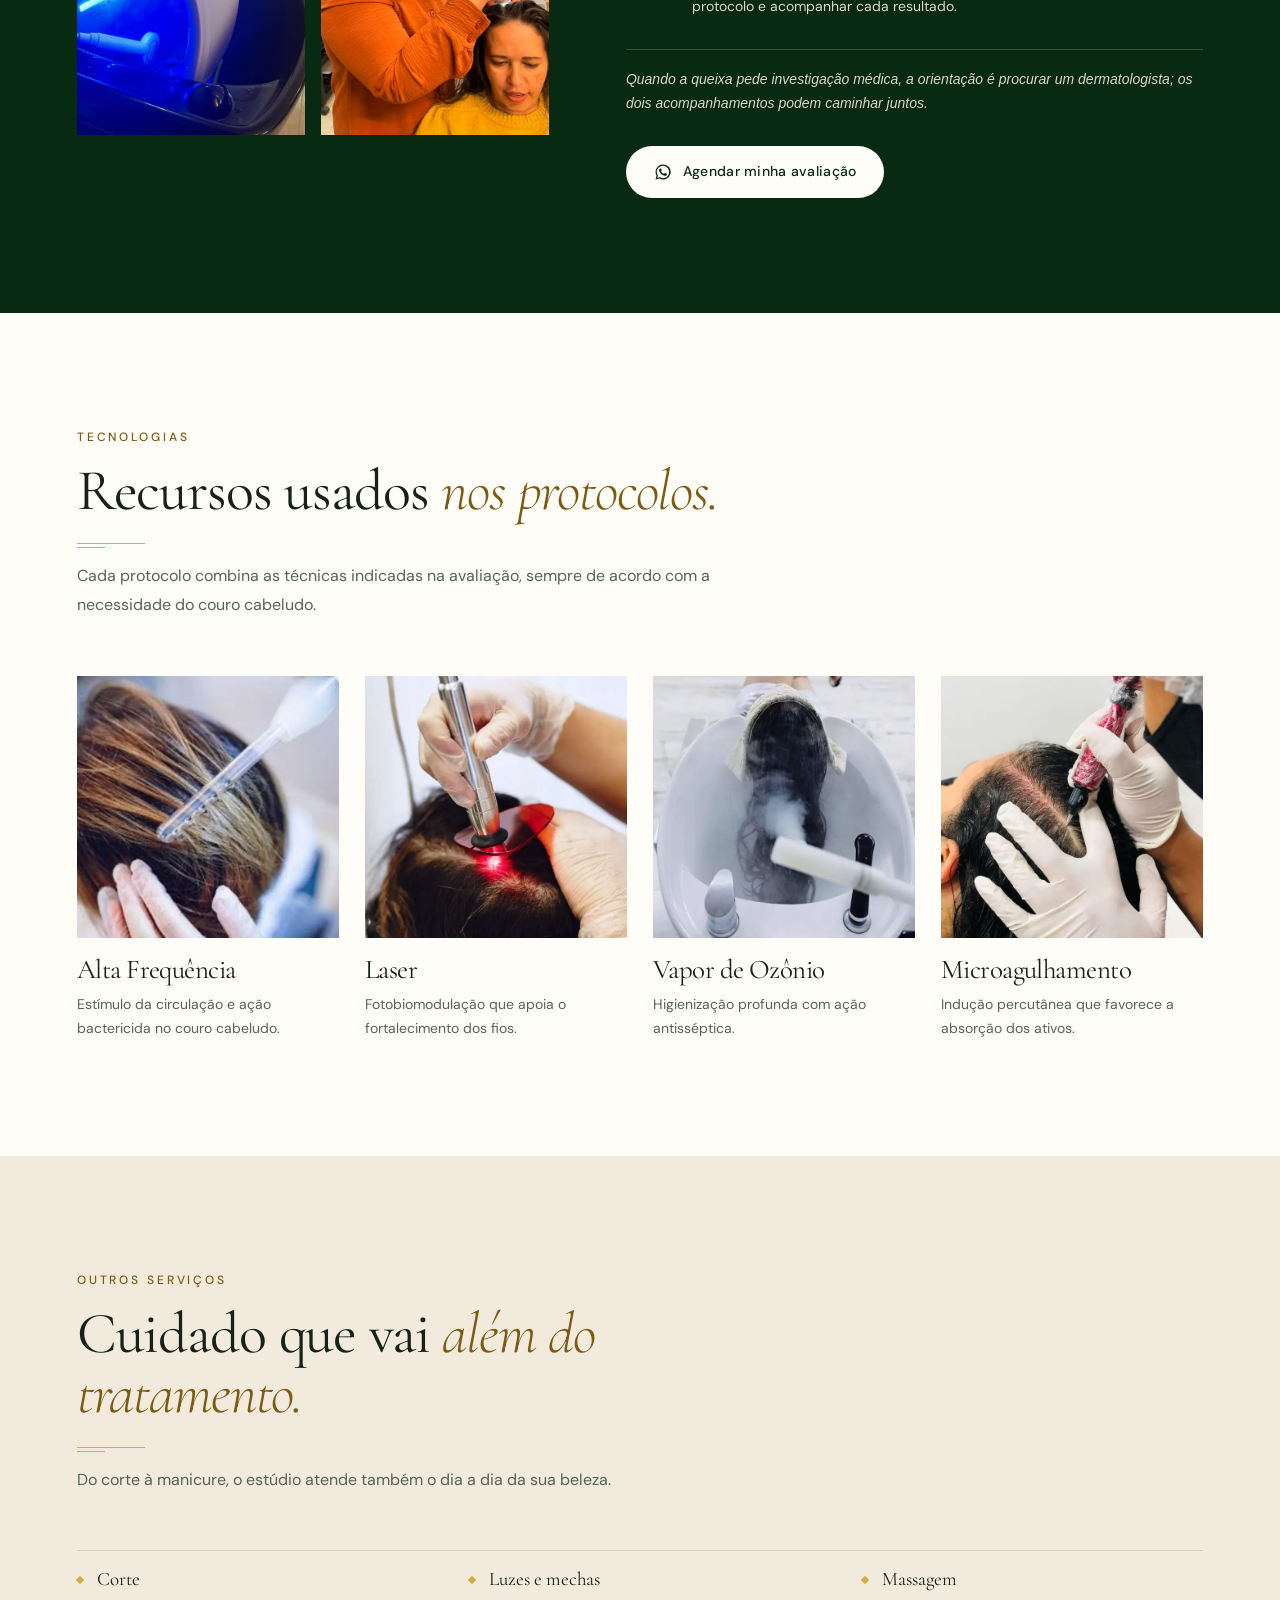
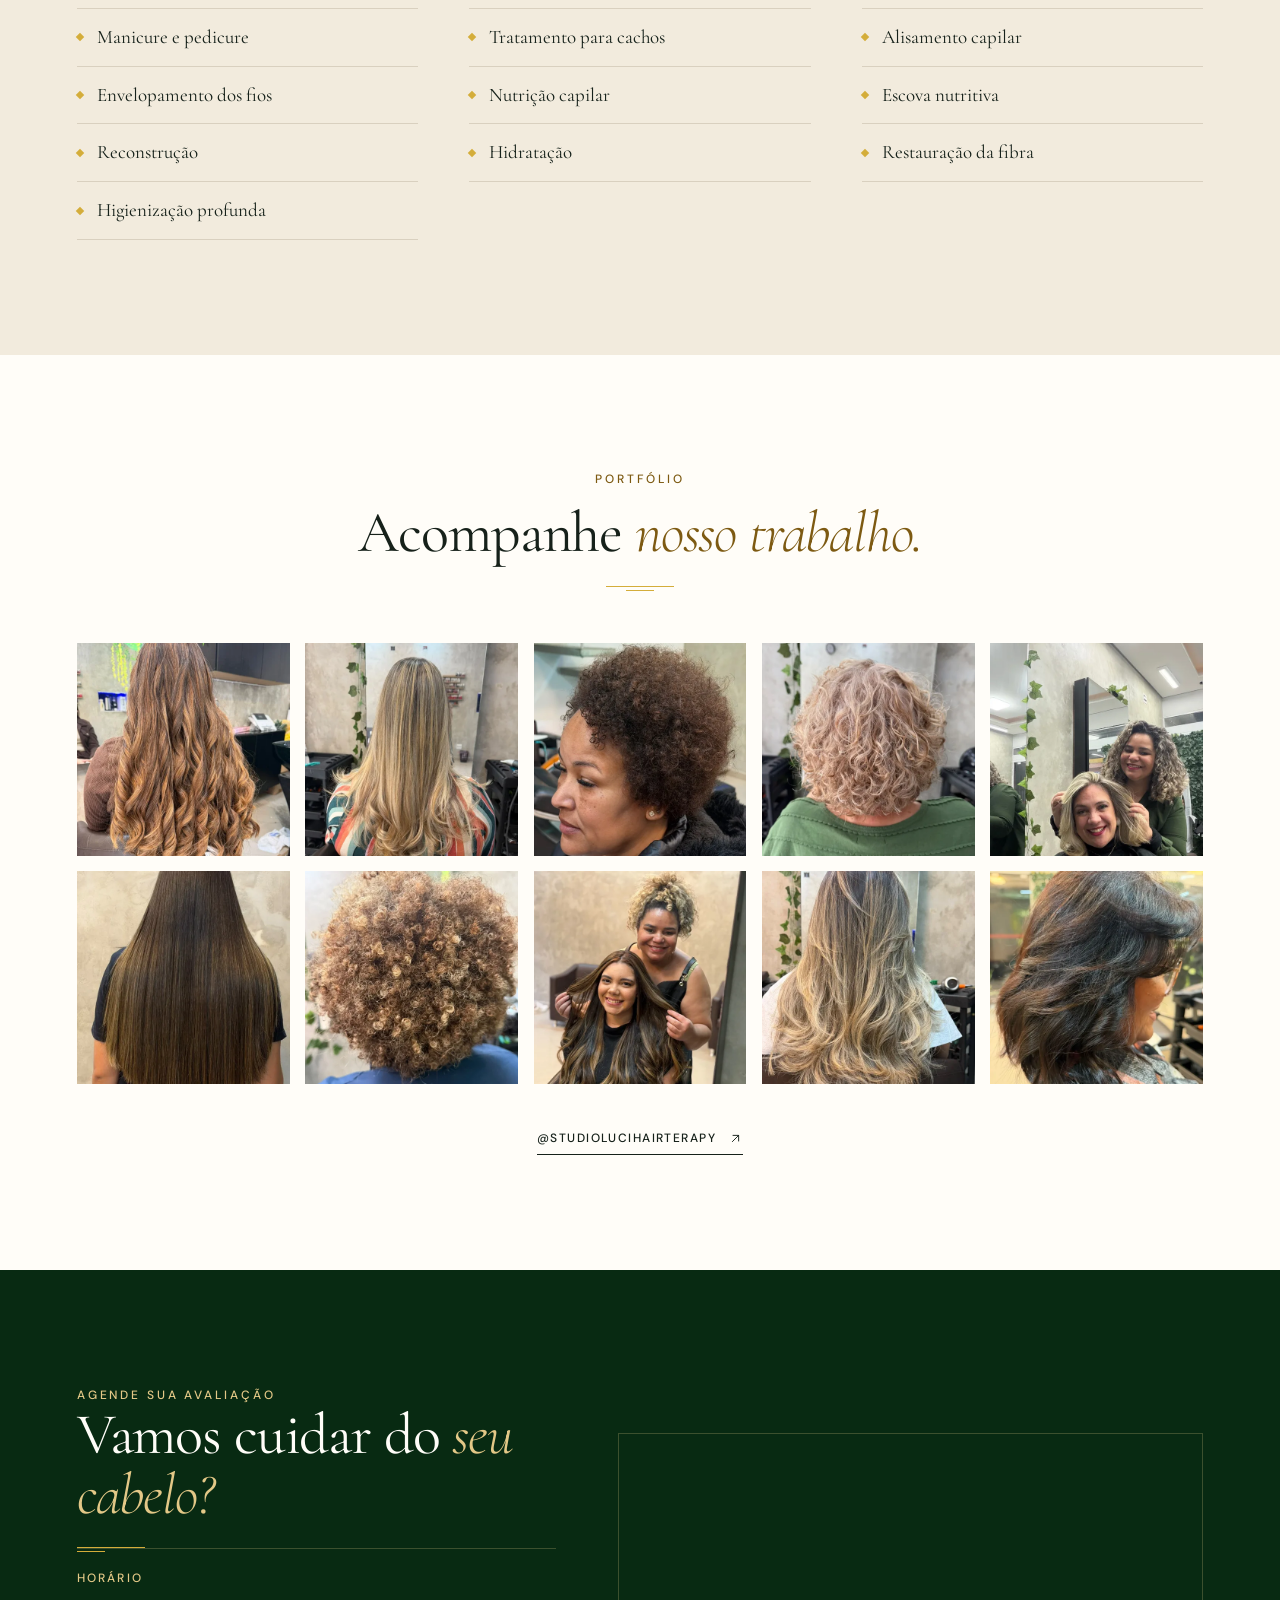
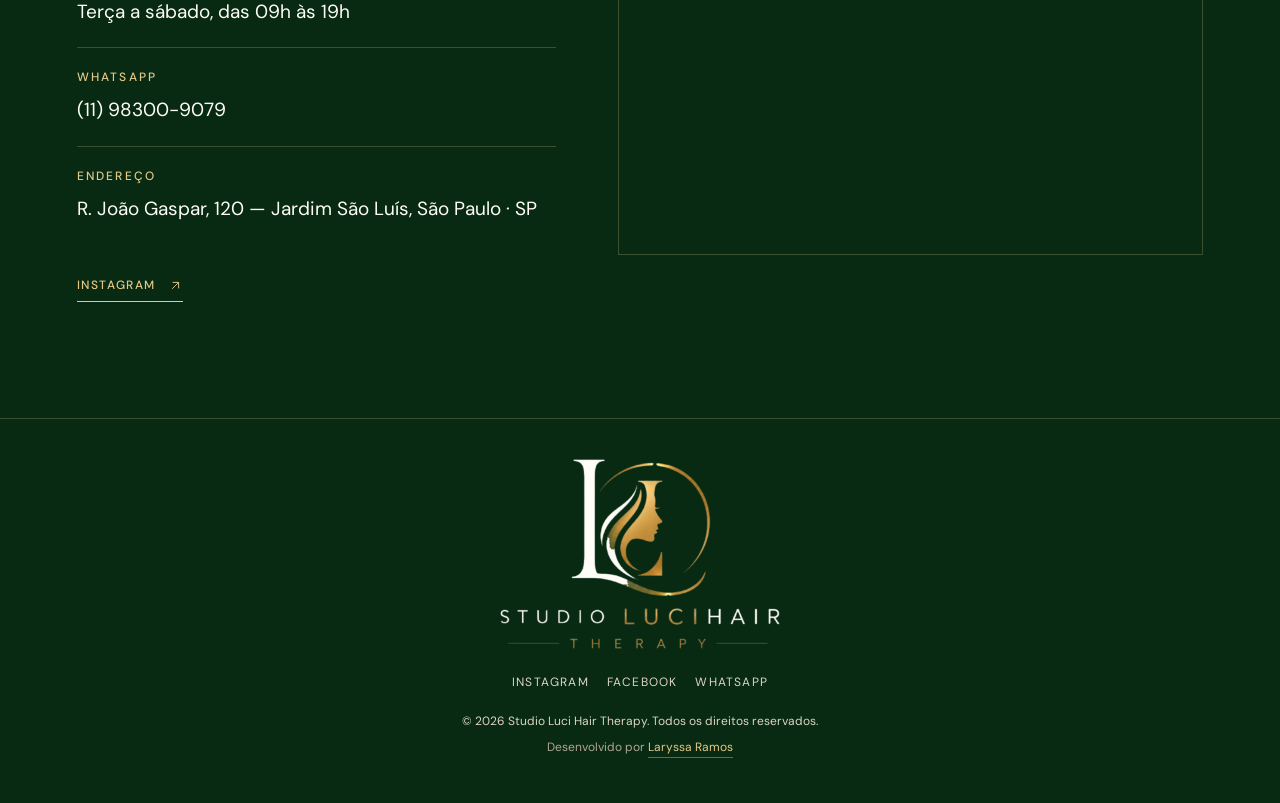
==== commit 464c8ddd: "ajuste home" ====
--- a/index.html
+++ b/index.html
@@ -88,7 +88,6 @@
   </nav>
 
   <div class="cabecalho-acoes">
-    <a class="btn btn-topo" href="https://wa.me/5511983009079?text=Ol%C3%A1%21%20Vim%20pelo%20site%20e%20gostaria%20de%20agendar%20um%20hor%C3%A1rio." target="_blank" rel="noopener">Agendar</a>
     <button class="menu-btn" type="button" aria-expanded="false" aria-controls="menu" aria-label="Abrir menu"><span></span></button>
   </div>
 </header>
@@ -106,7 +105,7 @@
     <div class="hero-veu" aria-hidden="true"></div>
 
     <div class="hero-texto">
-      <p class="eyebrow">Terapia capilar · Tricologia</p>
+      <!-- <p class="eyebrow">Terapia capilar · Tricologia</p> -->
       <h1>Studio Luci <em>Hair Therapy</em></h1>
       <p class="body">Fios saudáveis começam na raiz.</p>
 
@@ -287,7 +286,7 @@
 
     <ul class="servicos-lista reveal">
       <li>Corte</li>
-      <li>Especialista em mechas</li>
+      <li>Luzes e mechas</li>
       <li>Massagem</li>
       <li>Manicure e pedicure</li>
       <li>Tratamento para cachos</li>
@@ -371,9 +370,6 @@
       </dl>
 
       <div class="contato-acoes">
-        <a class="btn btn-claro" href="https://wa.me/5511983009079?text=Ol%C3%A1%21%20Vim%20pelo%20site%20e%20gostaria%20de%20agendar%20um%20hor%C3%A1rio." target="_blank" rel="noopener">
-          <svg width="18" height="18" aria-hidden="true"><use href="#i-zap"></use></svg> Falar pelo WhatsApp
-        </a>
         <a class="link-seta" href="https://www.instagram.com/studiolucihairterapy/" target="_blank" rel="noopener">Instagram <svg width="15" height="15" aria-hidden="true"><use href="#i-seta-ne"></use></svg></a>
       </div>
     </div>
--- a/assets/css/style.css
+++ b/assets/css/style.css
@@ -237,11 +237,6 @@
 .cabecalho.solido .menu a::after { background: var(--ouro); }
 
 .cabecalho-acoes { display: flex; align-items: center; gap: 12px; }
-.btn-topo { min-height: 42px; padding: 0 20px; font-size: var(--t-xs); letter-spacing: .06em; text-transform: uppercase;
-  background: var(--papel); color: var(--floresta-esc); }
-.btn-topo:hover { background: #fff; }
-.cabecalho.solido .btn-topo { background: var(--floresta); color: var(--papel); }
-.cabecalho.solido .btn-topo:hover { background: #1a5726; }
 
 .menu-btn {
   display: none;
@@ -584,7 +579,6 @@
   /* Menu vira painel inteiro; nada some sem substituto. */
   .menu-btn { display: flex; position: relative; z-index: 2; }
   .cabecalho .marca { position: relative; z-index: 2; }
-  .cabecalho-acoes > .btn { display: none; }
   .menu {
     position: fixed; inset: 0;
     flex-direction: column; align-items: flex-start; justify-content: center;
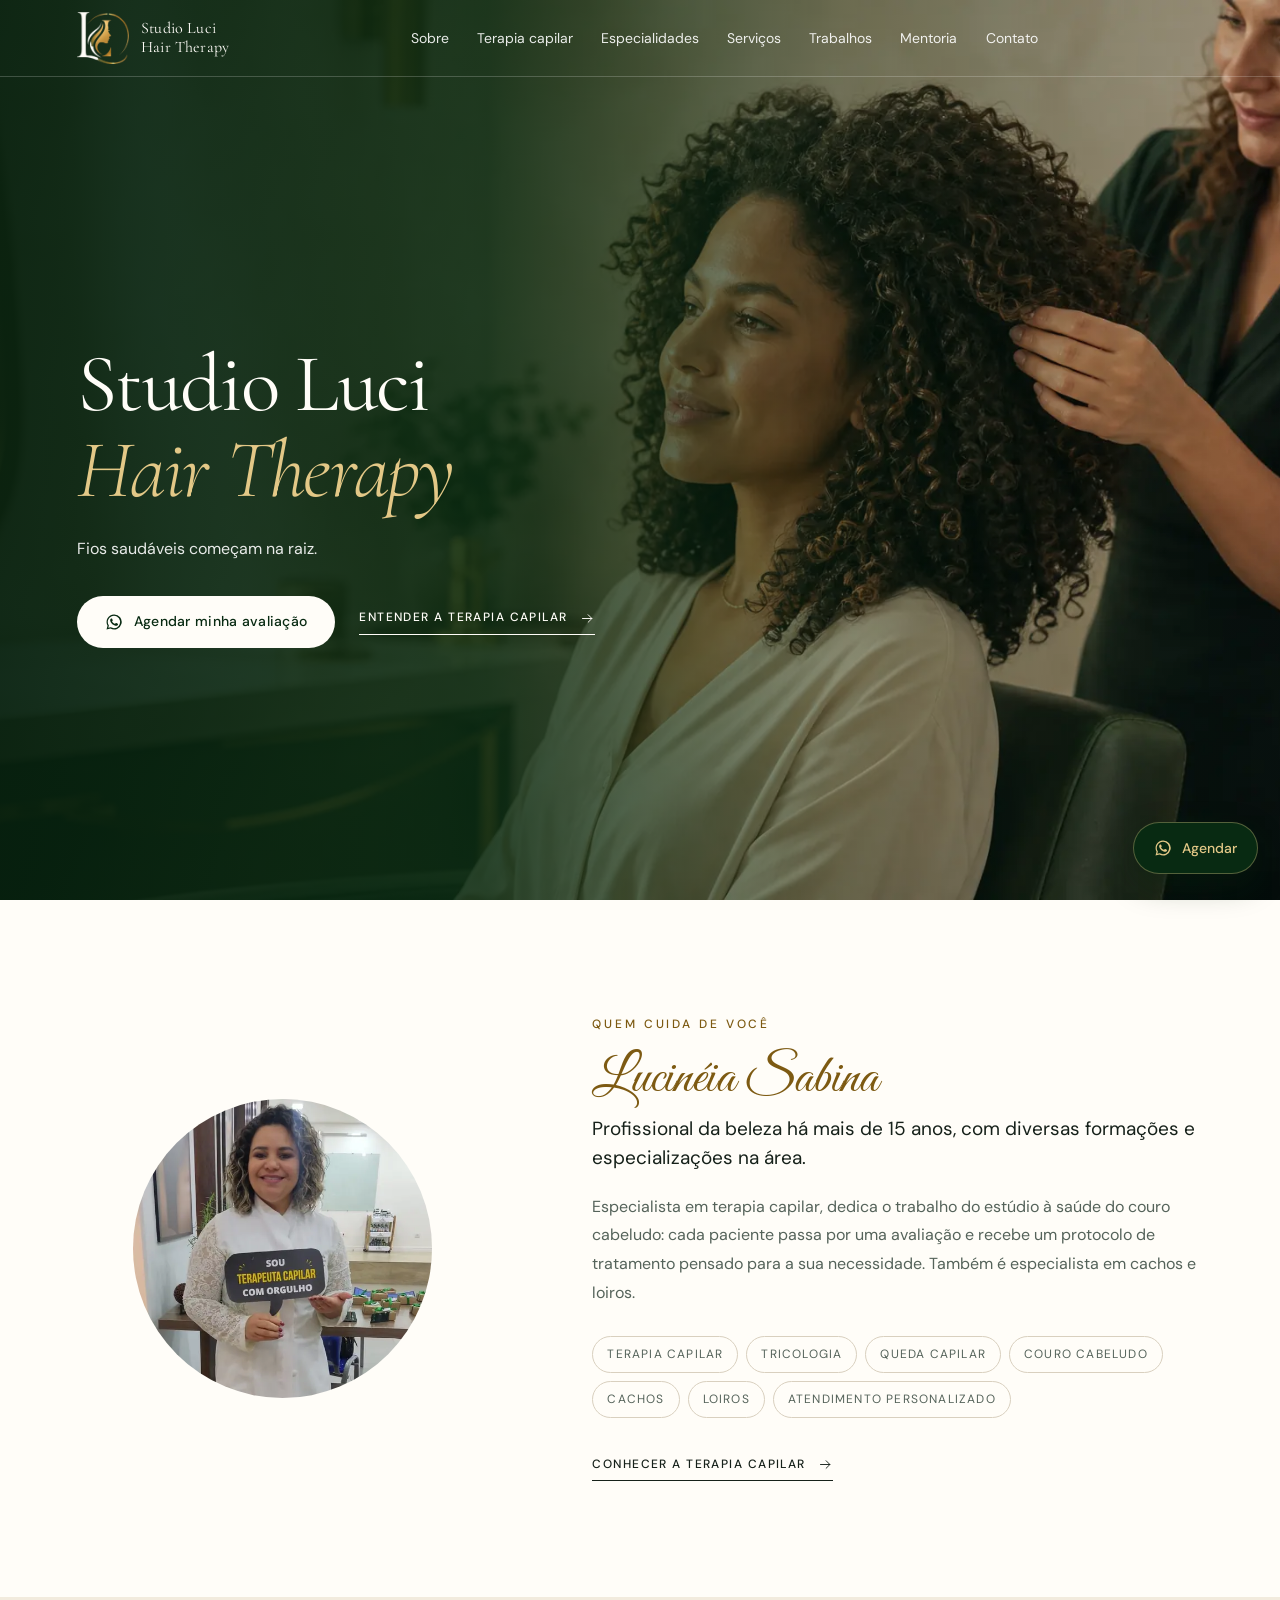
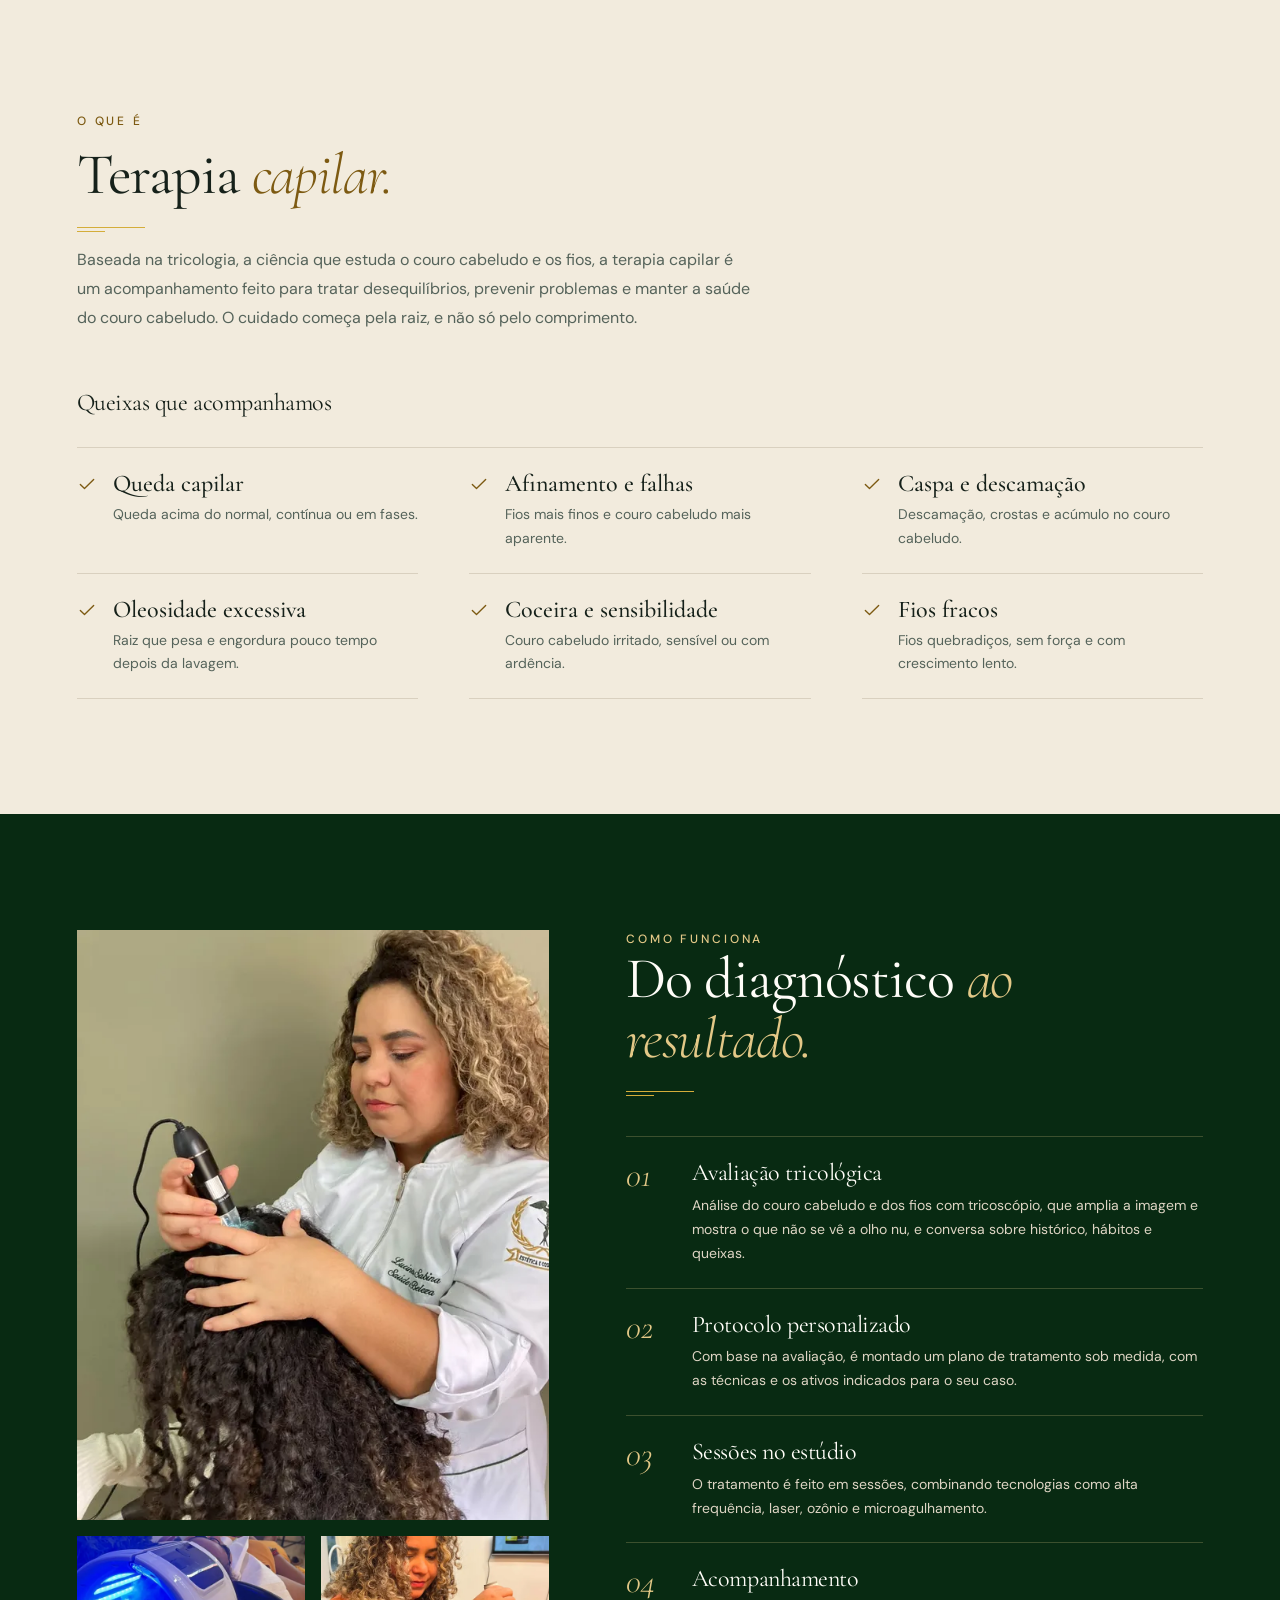
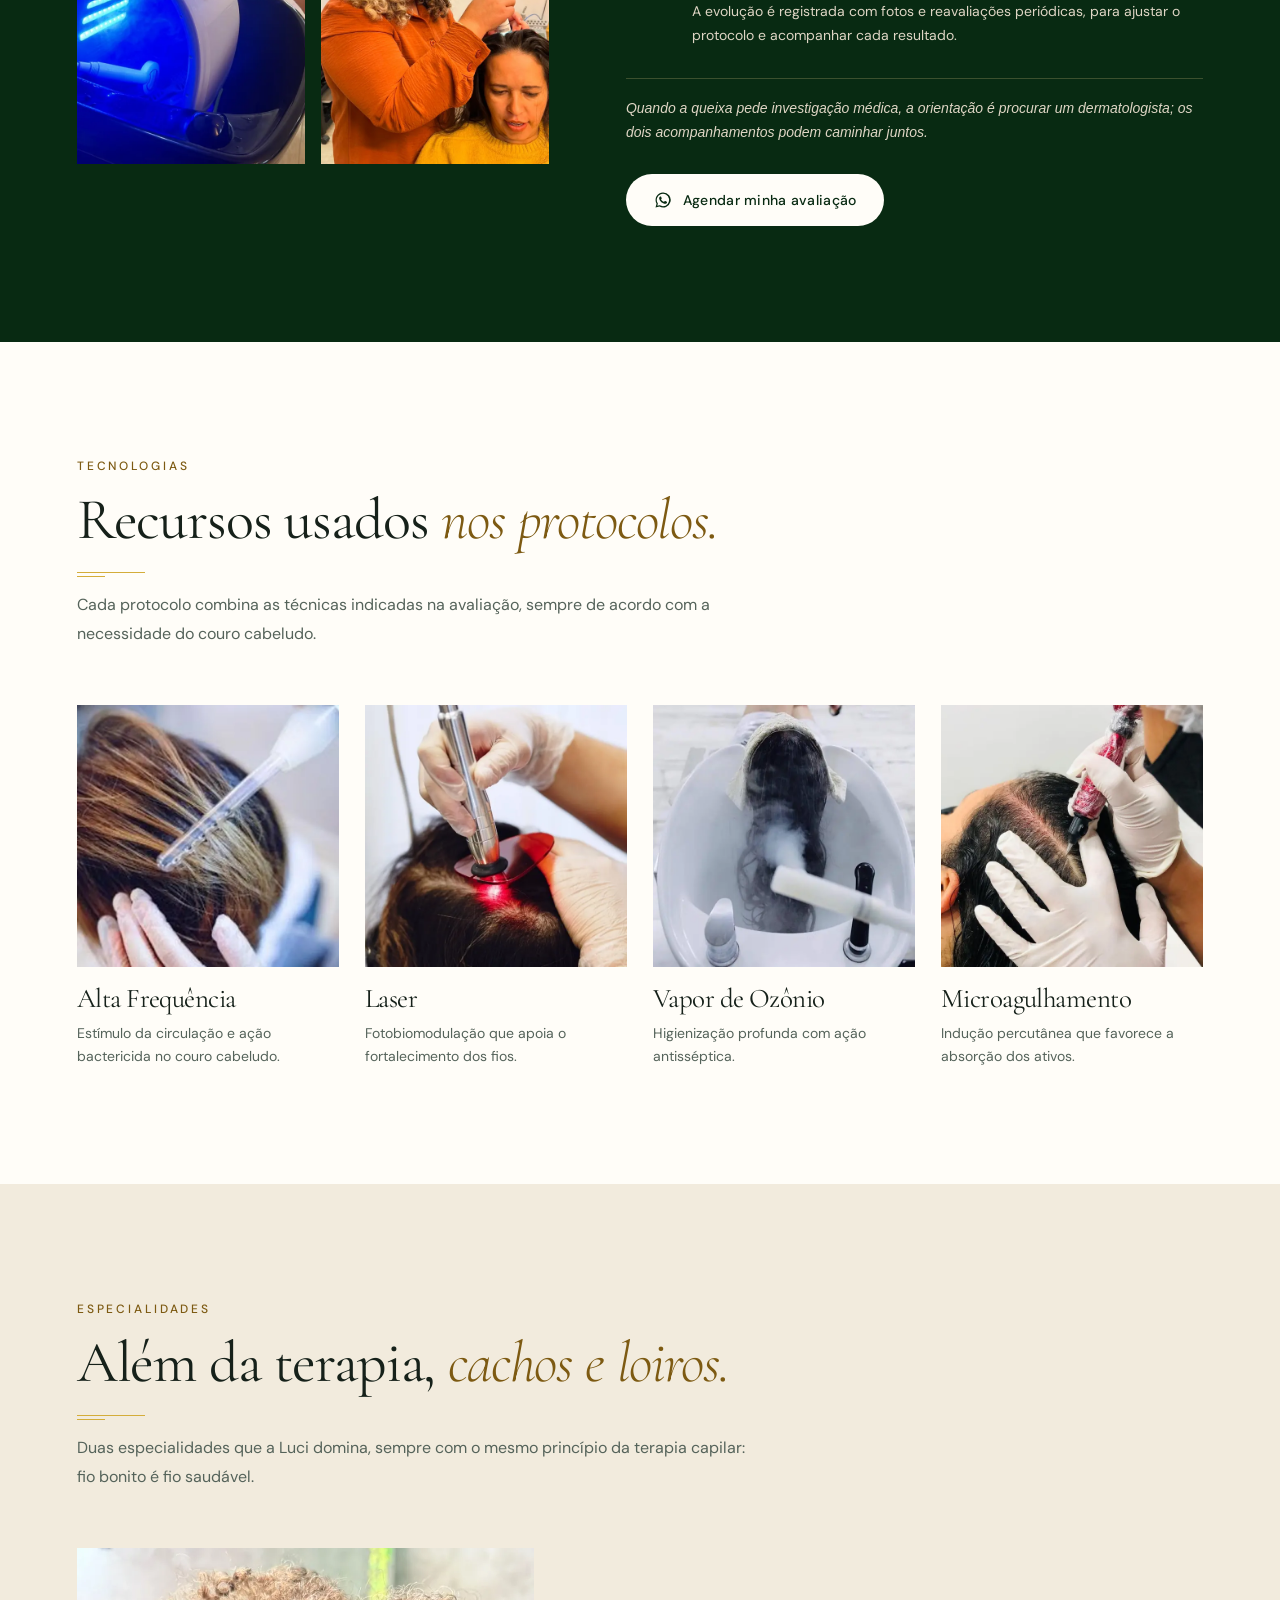
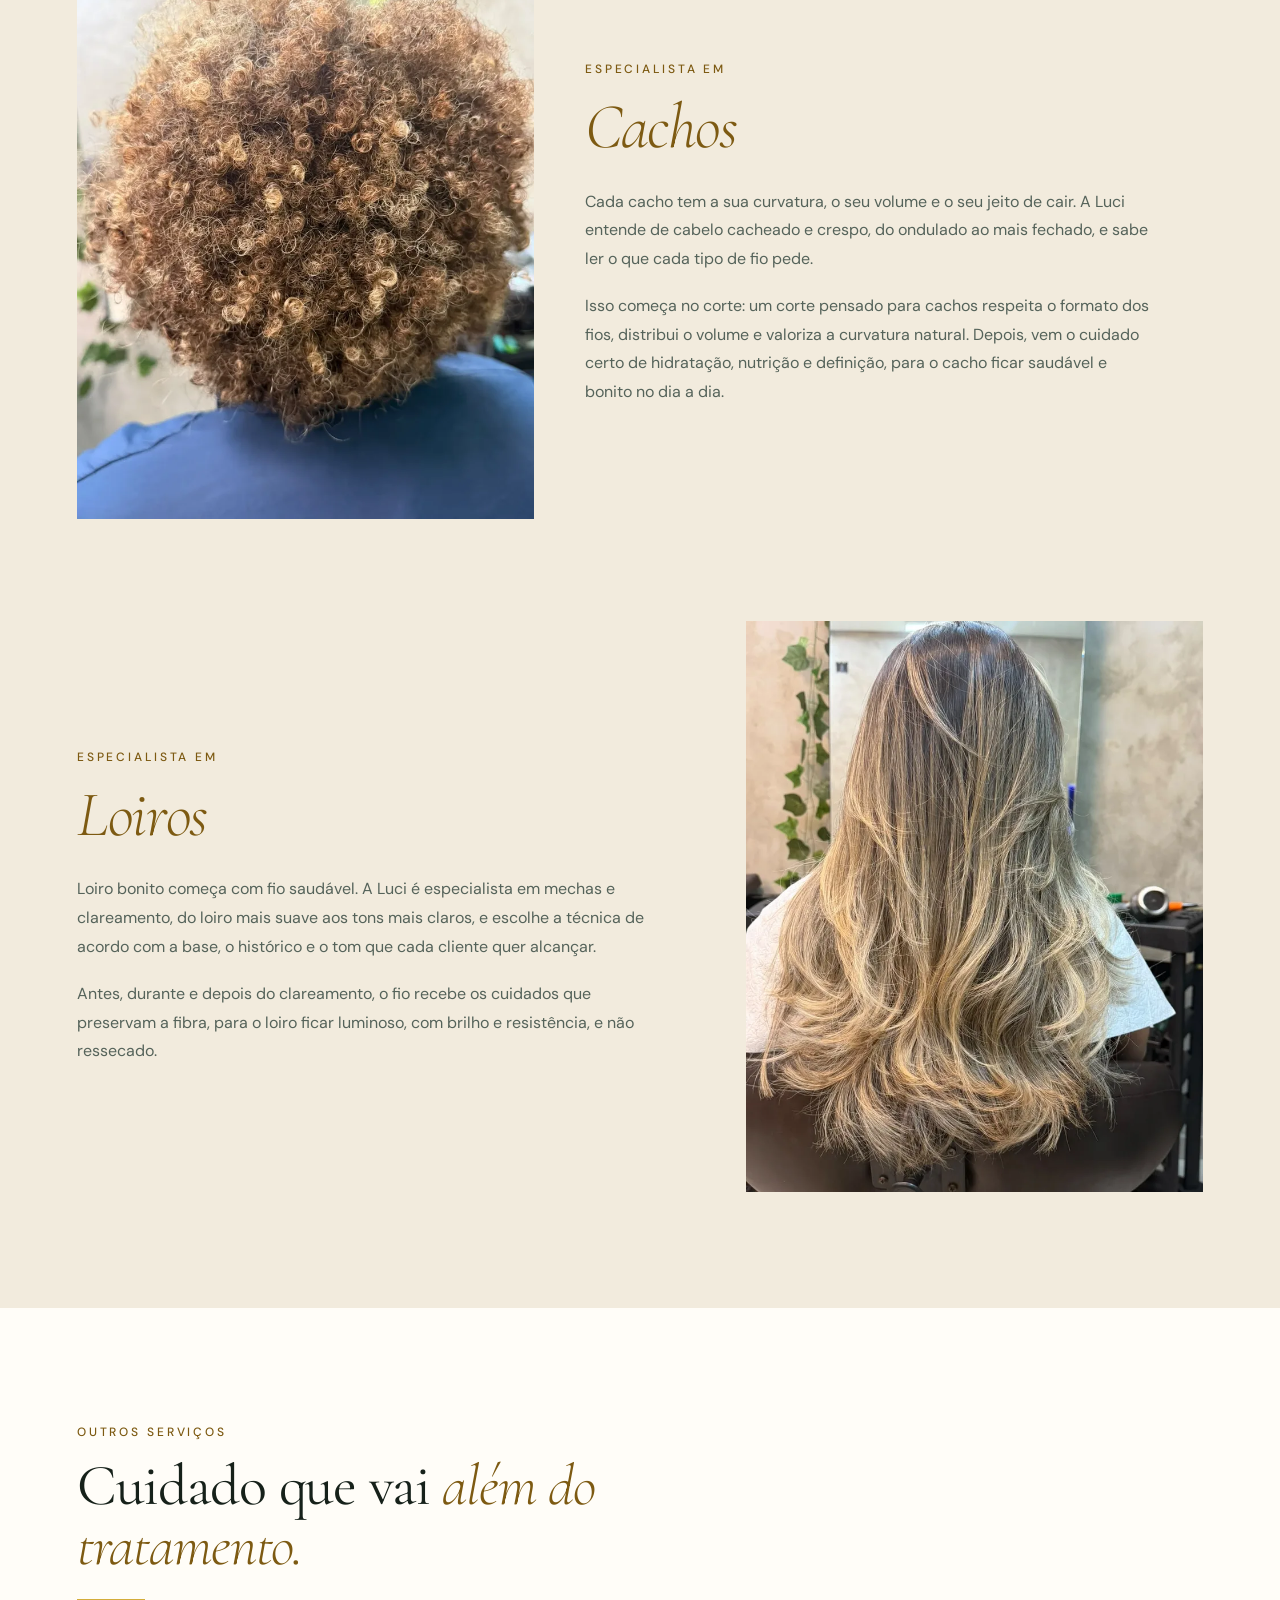
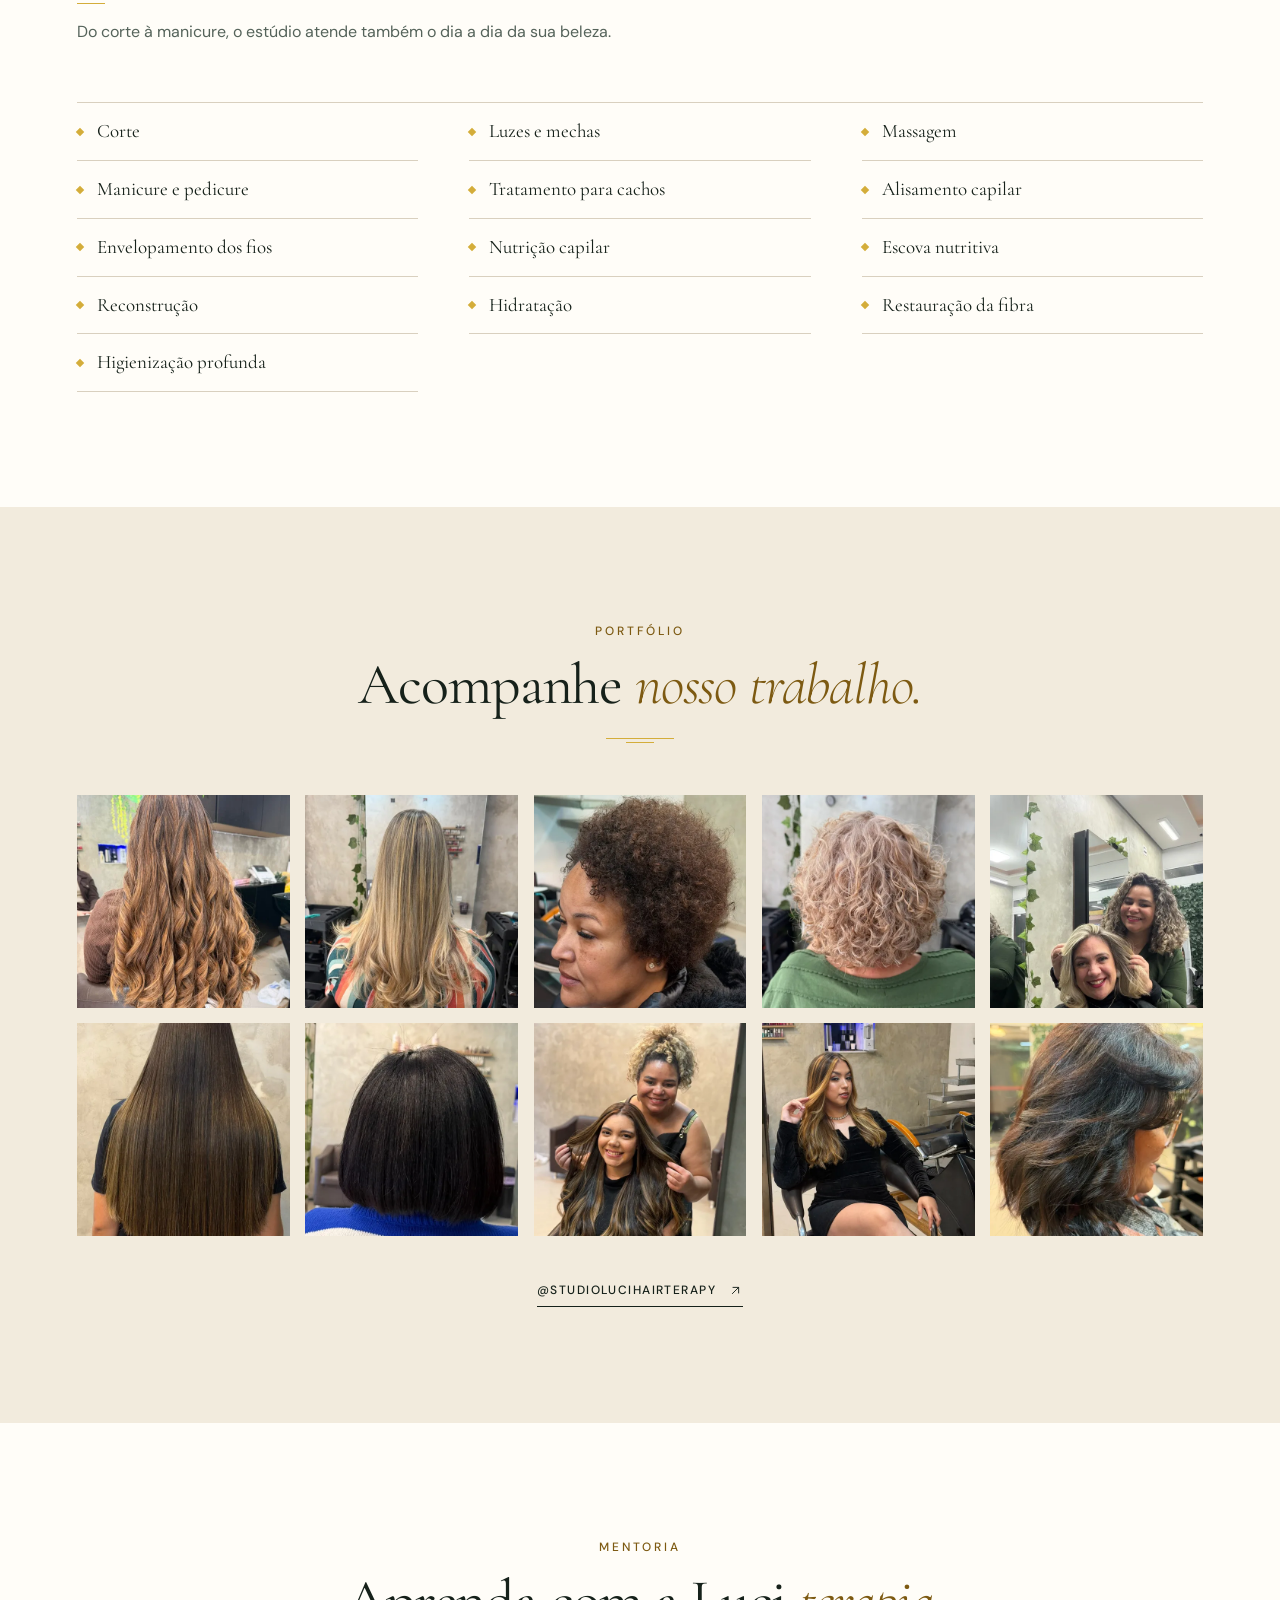
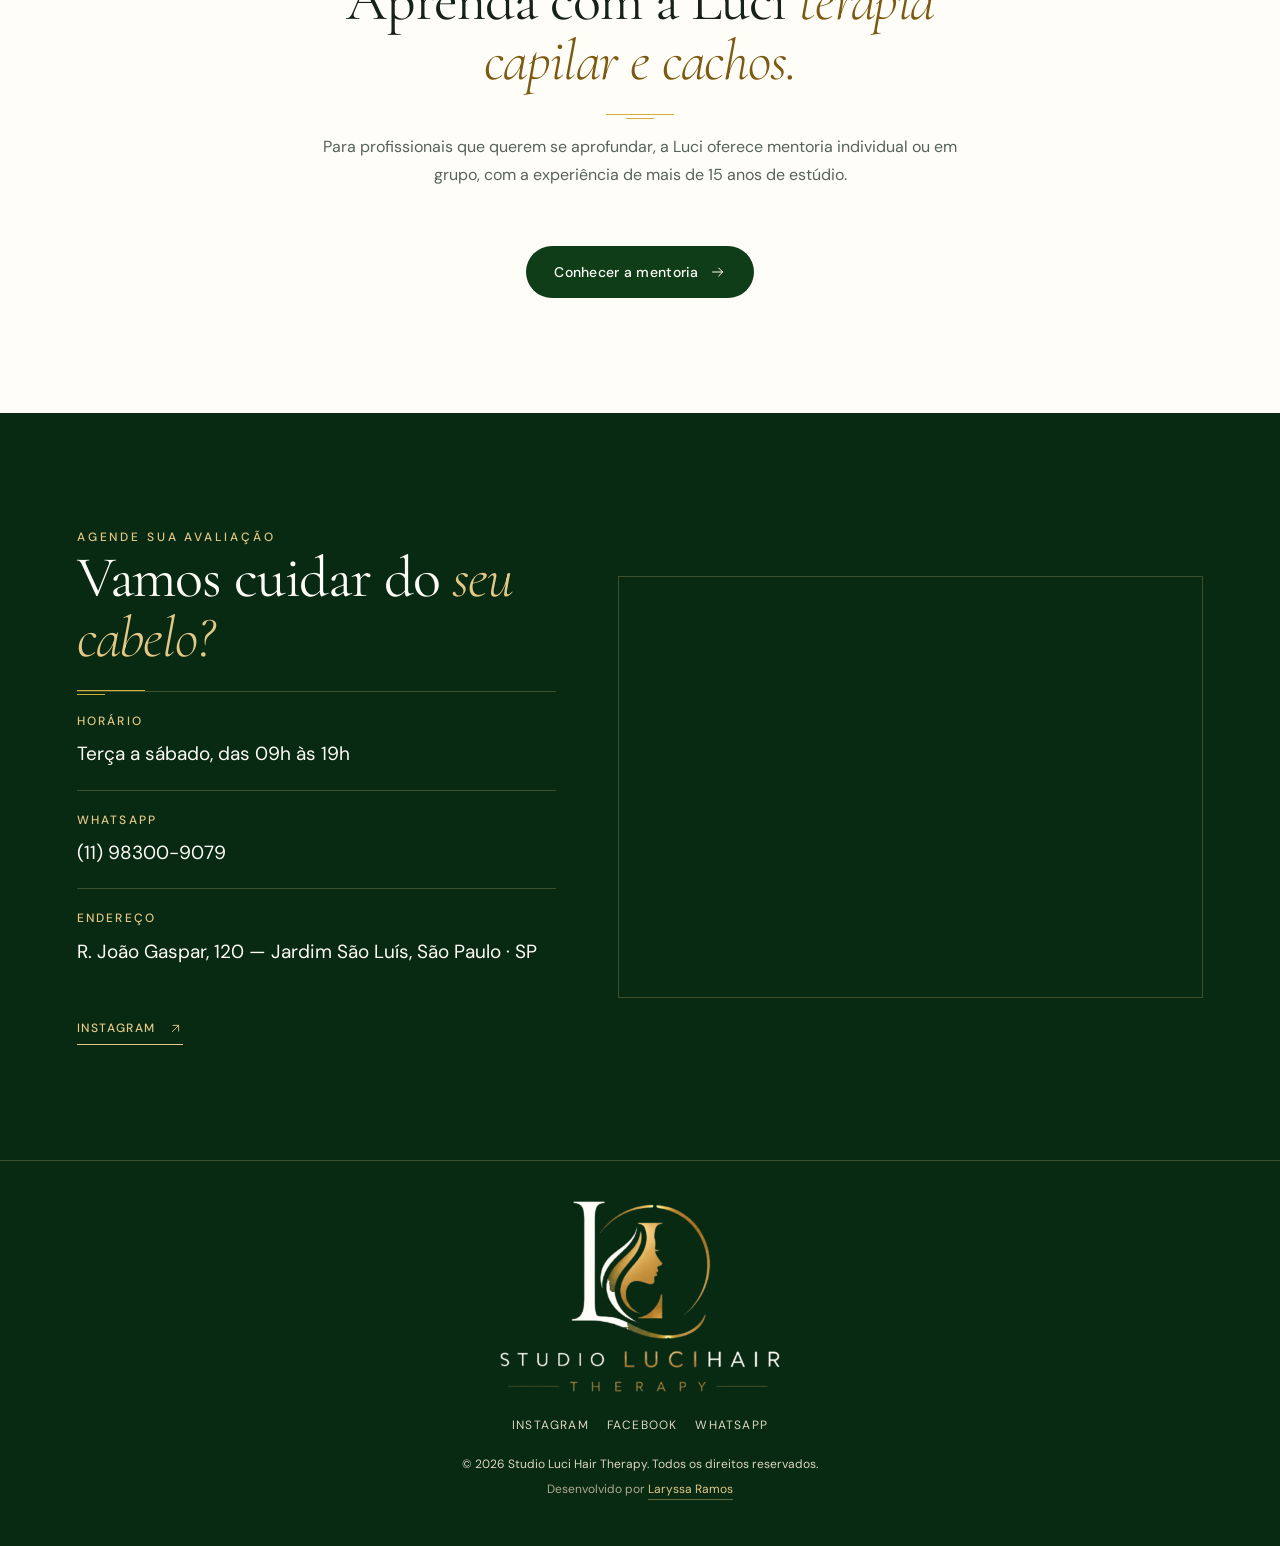
==== commit b0ba78d9: "cachos, loiros, mentoria" ====
--- a/index.html
+++ b/index.html
@@ -80,9 +80,10 @@
   <nav class="menu" id="menu" aria-label="Navegação principal">
     <a href="#sobre">Sobre</a>
     <a href="#terapia">Terapia capilar</a>
-    <a href="#como-funciona">Como funciona</a>
+    <a href="#especialidades">Especialidades</a>
     <a href="#servicos">Serviços</a>
     <a href="#trabalhos">Trabalhos</a>
+    <a href="mentoria.html">Mentoria</a>
     <a href="#contato">Contato</a>
     <a class="so-mobile" href="https://wa.me/5511983009079?text=Ol%C3%A1%21%20Vim%20pelo%20site%20e%20gostaria%20de%20agendar%20um%20hor%C3%A1rio." target="_blank" rel="noopener">Agendar pelo WhatsApp</a>
   </nav>
@@ -131,13 +132,15 @@
       <p class="eyebrow">Quem cuida de você</p>
       <p class="assinatura">Lucinéia Sabina</p>
       <p class="lede">Profissional da beleza há mais de 15 anos, com diversas formações e especializações na área.</p>
-      <p class="body">Especialista em terapia capilar, dedica o trabalho do estúdio à saúde do couro cabeludo: cada paciente passa por uma avaliação e recebe um protocolo de tratamento pensado para a sua necessidade.</p>
+      <p class="body">Especialista em terapia capilar, dedica o trabalho do estúdio à saúde do couro cabeludo: cada paciente passa por uma avaliação e recebe um protocolo de tratamento pensado para a sua necessidade. Também é especialista em cachos e loiros.</p>
 
       <ul class="credenciais">
         <li>Terapia capilar</li>
         <li>Tricologia</li>
         <li>Queda capilar</li>
         <li>Couro cabeludo</li>
+        <li>Cachos</li>
+        <li>Loiros</li>
         <li>Atendimento personalizado</li>
       </ul>
 
@@ -275,8 +278,48 @@
     </div>
   </section>
 
+  <!-- ================= ESPECIALIDADES ================= -->
+  <section class="section on-creme" id="especialidades">
+    <div class="section-head reveal">
+      <p class="eyebrow">Especialidades</p>
+      <h2>Além da terapia, <em>cachos e loiros.</em></h2>
+      <div class="regua"></div>
+      <p class="body">Duas especialidades que a Luci domina, sempre com o mesmo princípio da terapia capilar: fio bonito é fio saudável.</p>
+    </div>
+
+    <article class="especialidade">
+      <figure class="reveal">
+        <picture>
+          <source type="image/webp" srcset="assets/images/web/especialidades/cachos-480.webp 480w, assets/images/web/especialidades/cachos-800.webp 800w" sizes="(min-width: 900px) 38vw, 88vw">
+          <img src="assets/images/web/especialidades/cachos-800.jpg" alt="Cabelo cacheado volumoso e definido, com luzes douradas" width="800" height="1000" loading="lazy" decoding="async">
+        </picture>
+      </figure>
+      <div class="especialidade-texto reveal d1">
+        <p class="eyebrow">Especialista em</p>
+        <h3>Cachos</h3>
+        <p class="body">Cada cacho tem a sua curvatura, o seu volume e o seu jeito de cair. A Luci entende de cabelo cacheado e crespo, do ondulado ao mais fechado, e sabe ler o que cada tipo de fio pede.</p>
+        <p class="body">Isso começa no corte: um corte pensado para cachos respeita o formato dos fios, distribui o volume e valoriza a curvatura natural. Depois, vem o cuidado certo de hidratação, nutrição e definição, para o cacho ficar saudável e bonito no dia a dia.</p>
+      </div>
+    </article>
+
+    <article class="especialidade inverso">
+      <figure class="reveal">
+        <picture>
+          <source type="image/webp" srcset="assets/images/web/especialidades/loiros-480.webp 480w, assets/images/web/especialidades/loiros-800.webp 800w" sizes="(min-width: 900px) 38vw, 88vw">
+          <img src="assets/images/web/especialidades/loiros-800.jpg" alt="Cabelo longo em camadas com mechas loiras iluminadas" width="800" height="1000" loading="lazy" decoding="async">
+        </picture>
+      </figure>
+      <div class="especialidade-texto reveal d1">
+        <p class="eyebrow">Especialista em</p>
+        <h3>Loiros</h3>
+        <p class="body">Loiro bonito começa com fio saudável. A Luci é especialista em mechas e clareamento, do loiro mais suave aos tons mais claros, e escolhe a técnica de acordo com a base, o histórico e o tom que cada cliente quer alcançar.</p>
+        <p class="body">Antes, durante e depois do clareamento, o fio recebe os cuidados que preservam a fibra, para o loiro ficar luminoso, com brilho e resistência, e não ressecado.</p>
+      </div>
+    </article>
+  </section>
+
   <!-- ================= SERVIÇOS ================= -->
-  <section class="section on-creme" id="servicos">
+  <section class="section on-papel" id="servicos">
     <div class="section-head reveal">
       <p class="eyebrow">Outros serviços</p>
       <h2>Cuidado que vai <em>além do tratamento.</em></h2>
@@ -302,7 +345,7 @@
   </section>
 
   <!-- ================= TRABALHOS ================= -->
-  <section class="section on-papel" id="trabalhos">
+  <section class="section on-creme" id="trabalhos">
     <div class="section-head centro reveal">
       <p class="eyebrow">Portfólio</p>
       <h2>Acompanhe <em>nosso trabalho.</em></h2>
@@ -329,13 +372,13 @@
         <img src="assets/images/web/trabalhos/h6.webp" alt="Cabelo longo castanho, liso e com brilho" width="560" height="560" loading="lazy" decoding="async">
       </a>
       <a href="https://www.instagram.com/studiolucihairterapy/" target="_blank" rel="noopener" aria-label="Ver trabalho 7 no Instagram">
-        <img src="assets/images/web/trabalhos/h7.webp" alt="Cabelo cacheado volumoso com luzes douradas" width="560" height="560" loading="lazy" decoding="async">
+        <img src="assets/images/web/trabalhos/h7.webp" alt="Corte chanel reto em cabelo escuro e liso" width="560" height="560" loading="lazy" decoding="async">
       </a>
       <a href="https://www.instagram.com/studiolucihairterapy/" target="_blank" rel="noopener" aria-label="Ver trabalho 8 no Instagram">
         <img src="assets/images/web/trabalhos/h8.webp" alt="Lucinéia Sabina com uma cliente de cabelo longo com mechas" width="560" height="560" loading="lazy" decoding="async">
       </a>
       <a href="https://www.instagram.com/studiolucihairterapy/" target="_blank" rel="noopener" aria-label="Ver trabalho 9 no Instagram">
-        <img src="assets/images/web/trabalhos/h9.webp" alt="Cabelo longo em camadas com mechas loiras" width="560" height="560" loading="lazy" decoding="async">
+        <img src="assets/images/web/trabalhos/h9.webp" alt="Cliente com cabelo longo e mechas iluminadas, sentada no estúdio" width="560" height="560" loading="lazy" decoding="async">
       </a>
       <a href="https://www.instagram.com/studiolucihairterapy/" target="_blank" rel="noopener" aria-label="Ver trabalho 10 no Instagram">
         <img src="assets/images/web/trabalhos/h10.webp" alt="Cabelo médio em camadas, castanho escuro com reflexos" width="560" height="560" loading="lazy" decoding="async">
@@ -344,6 +387,19 @@
 
     <div class="galeria-pe">
       <a class="link-seta" href="https://www.instagram.com/studiolucihairterapy/" target="_blank" rel="noopener">@studiolucihairterapy <svg width="15" height="15" aria-hidden="true"><use href="#i-seta-ne"></use></svg></a>
+    </div>
+  </section>
+
+  <!-- ================= MENTORIA ================= -->
+  <section class="section on-papel mentoria-chamada" id="mentoria">
+    <div class="section-head centro reveal">
+      <p class="eyebrow">Mentoria</p>
+      <h2>Aprenda com a Luci <em>terapia capilar e cachos.</em></h2>
+      <div class="regua"></div>
+      <p class="body">Para profissionais que querem se aprofundar, a Luci oferece mentoria individual ou em grupo, com a experiência de mais de 15 anos de estúdio.</p>
+    </div>
+    <div class="centro reveal">
+      <a class="btn btn-floresta" href="mentoria.html">Conhecer a mentoria <svg width="16" height="16" aria-hidden="true"><use href="#i-seta-dir"></use></svg></a>
     </div>
   </section>
 
--- a/assets/css/style.css
+++ b/assets/css/style.css
@@ -435,6 +435,64 @@
   background: var(--ouro);
   transform: rotate(45deg);
 }
+
+/* =========================================================================
+   Especialidades — cachos e loiros, foto e texto alternando de lado
+   ========================================================================= */
+
+.especialidade {
+  display: grid; grid-template-columns: 1fr;
+  gap: clamp(26px, 4vw, 72px);
+  align-items: center;
+}
+.especialidade + .especialidade { margin-top: clamp(56px, 8vw, 104px); }
+.especialidade figure { overflow: hidden; aspect-ratio: 4 / 5; background: var(--areia); }
+.especialidade img { width: 100%; height: 100%; object-fit: cover; }
+.especialidade-texto h3 { margin-top: 10px; font-size: clamp(40px, 5.4vw, 64px); font-style: italic; font-weight: 300; color: var(--ouro-tinta); }
+.especialidade-texto .body { margin-top: 18px; max-width: 52ch; }
+.especialidade-texto h3 + .body { margin-top: 22px; }
+
+/* =========================================================================
+   Mentoria — chamada na home e página própria
+   ========================================================================= */
+
+.centro { text-align: center; }
+
+.btn-floresta { background: var(--floresta); color: var(--papel); }
+.btn-floresta:hover { background: #1a5726; }
+
+.menu a[aria-current='page'] { color: var(--tinta); }
+.menu a[aria-current='page']::after { right: 0; background: var(--ouro); }
+
+/* Sem hero de foto inteira: o cabeçalho já entra sólido, a capa desce. */
+.mentoria-capa {
+  display: grid; grid-template-columns: 1fr;
+  gap: clamp(36px, 5vw, 72px); align-items: center;
+  padding-top: calc(var(--pad-y) + 64px);
+}
+.mentoria-capa h1 { margin-top: 18px; font-size: clamp(42px, 5.6vw, 72px); max-width: 14ch; }
+.mentoria-capa .body { margin-top: 22px; max-width: 46ch; }
+.mentoria-capa-foto { overflow: hidden; aspect-ratio: 4 / 5; background: var(--floresta); }
+.mentoria-capa-foto img { width: 100%; height: 100%; object-fit: cover; object-position: center 30%; }
+
+.cartoes {
+  display: grid; grid-template-columns: 1fr;
+  gap: clamp(14px, 2vw, 26px);
+}
+.cartao {
+  padding: clamp(26px, 3.4vw, 44px);
+  border: 1px solid var(--linha);
+  background: var(--papel);
+}
+.on-papel .cartao { background: var(--creme); border-color: transparent; }
+.cartao-num {
+  margin-bottom: 18px;
+  font-family: var(--font-display); font-style: italic; font-weight: 300;
+  font-size: 38px; line-height: 1;
+  color: var(--ouro-tinta);
+}
+.cartao h3 { font-size: clamp(26px, 2.8vw, 34px); }
+.cartao .body { margin-top: 14px; }
 
 /* =========================================================================
    Trabalhos
@@ -551,6 +609,11 @@
   .galeria { grid-template-columns: repeat(5, minmax(0, 1fr)); }
   .como { grid-template-columns: .9fr 1.1fr; }
   .como-fotos { position: sticky; top: 96px; }
+  .especialidade { grid-template-columns: .85fr 1.15fr; }
+  .especialidade.inverso { grid-template-columns: 1.15fr .85fr; }
+  .especialidade.inverso figure { order: 2; }
+  .mentoria-capa { grid-template-columns: 1.1fr .9fr; }
+  .cartoes { grid-template-columns: repeat(2, minmax(0, 1fr)); }
   .queixas, .servicos-lista { grid-template-columns: repeat(3, minmax(0, 1fr)); }
   .zap { right: 22px; bottom: 26px; padding: 14px 20px; }
 }
@@ -563,6 +626,10 @@
   /* Véu mais leve no celular: a sombra garante a leitura sobre a foto. */
   .hero-texto { text-shadow: 0 1px 14px rgba(5, 24, 11, .55); }
   .hero-texto .btn { text-shadow: none; }
+  /* Título e frase maiores, e o bloco sobe um pouco na foto. */
+  .hero-texto { padding-bottom: clamp(150px, 34vw, 190px); }
+  .hero-texto h1 { font-size: clamp(52px, 14.5vw, 72px); }
+  .hero-texto .body { font-size: var(--t-lg); margin-top: 18px; }
   .cabecalho:has(.menu.aberto) .marca span { color: var(--tinta); }
   /* Sobre o hero o nome já está no título; no cabeçalho ele só aparece depois. */
   .cabecalho .marca span { transition: opacity .3s ease, visibility .3s ease; }
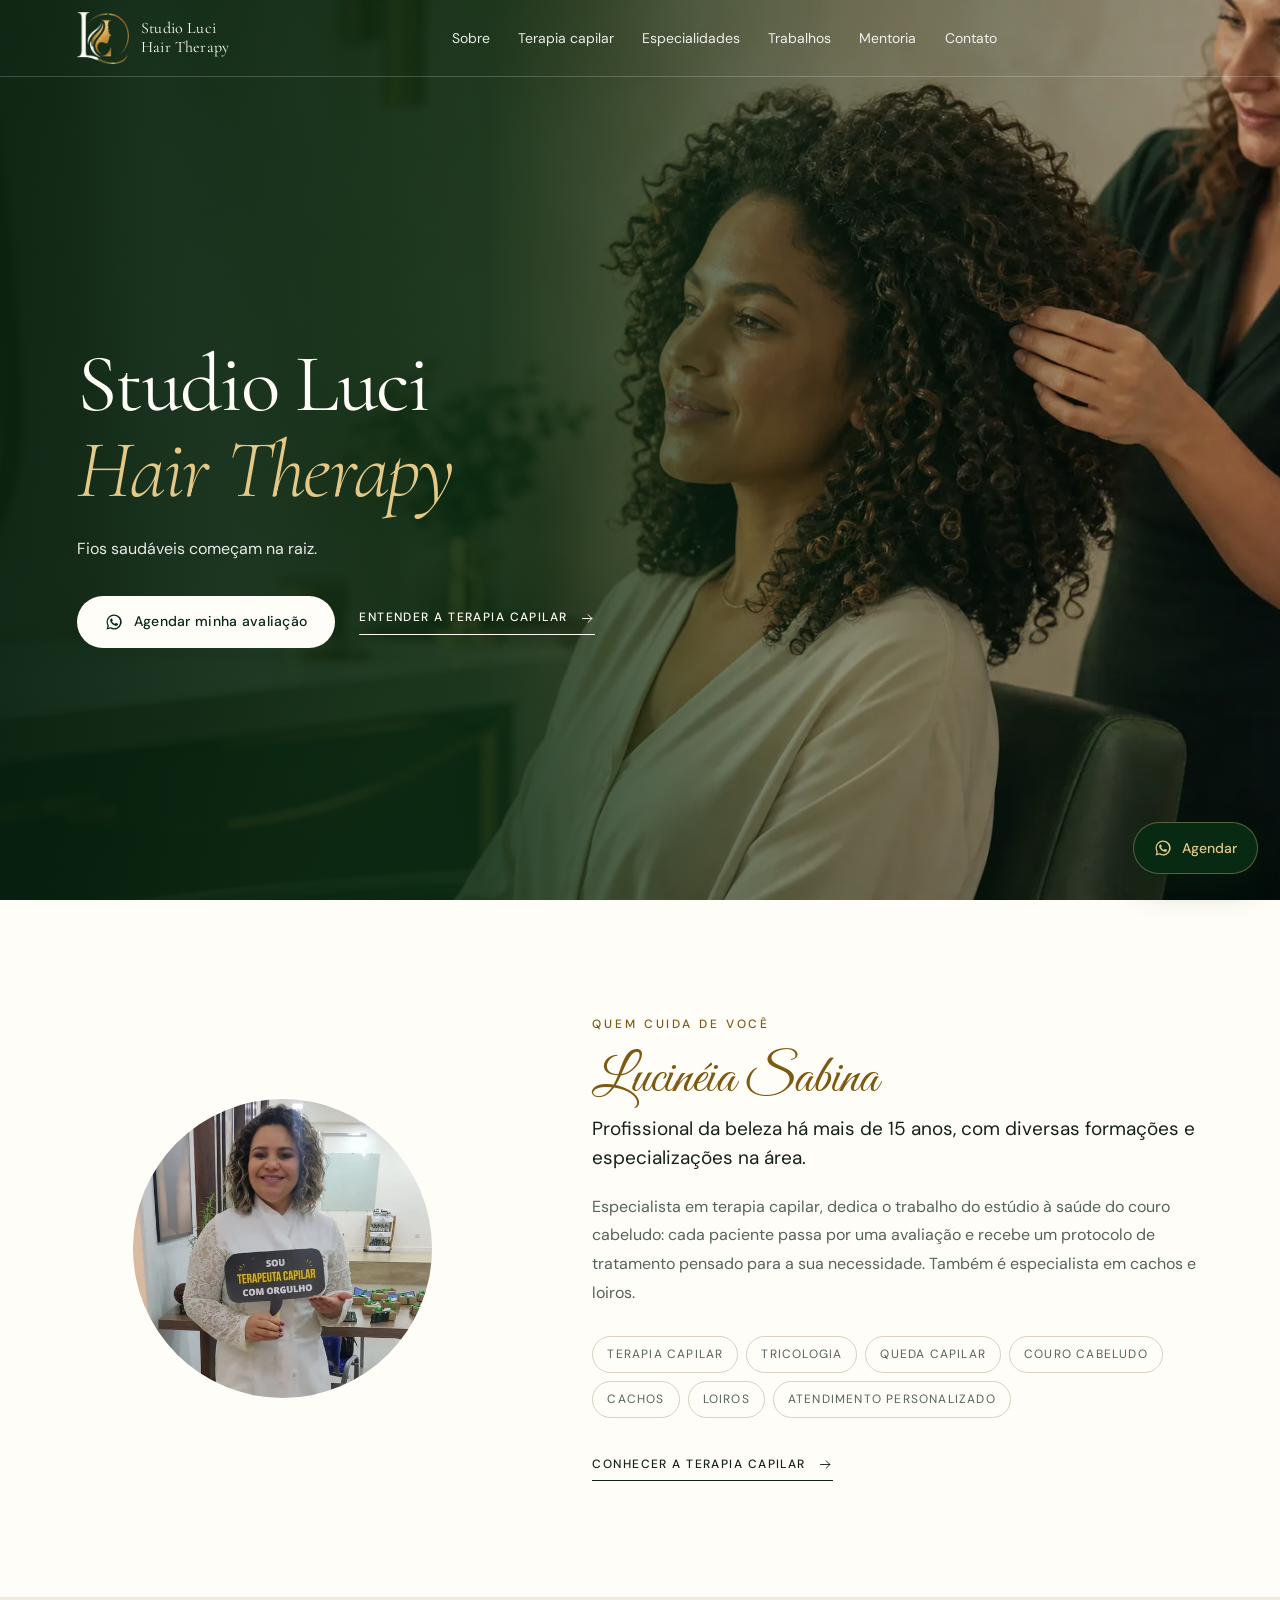
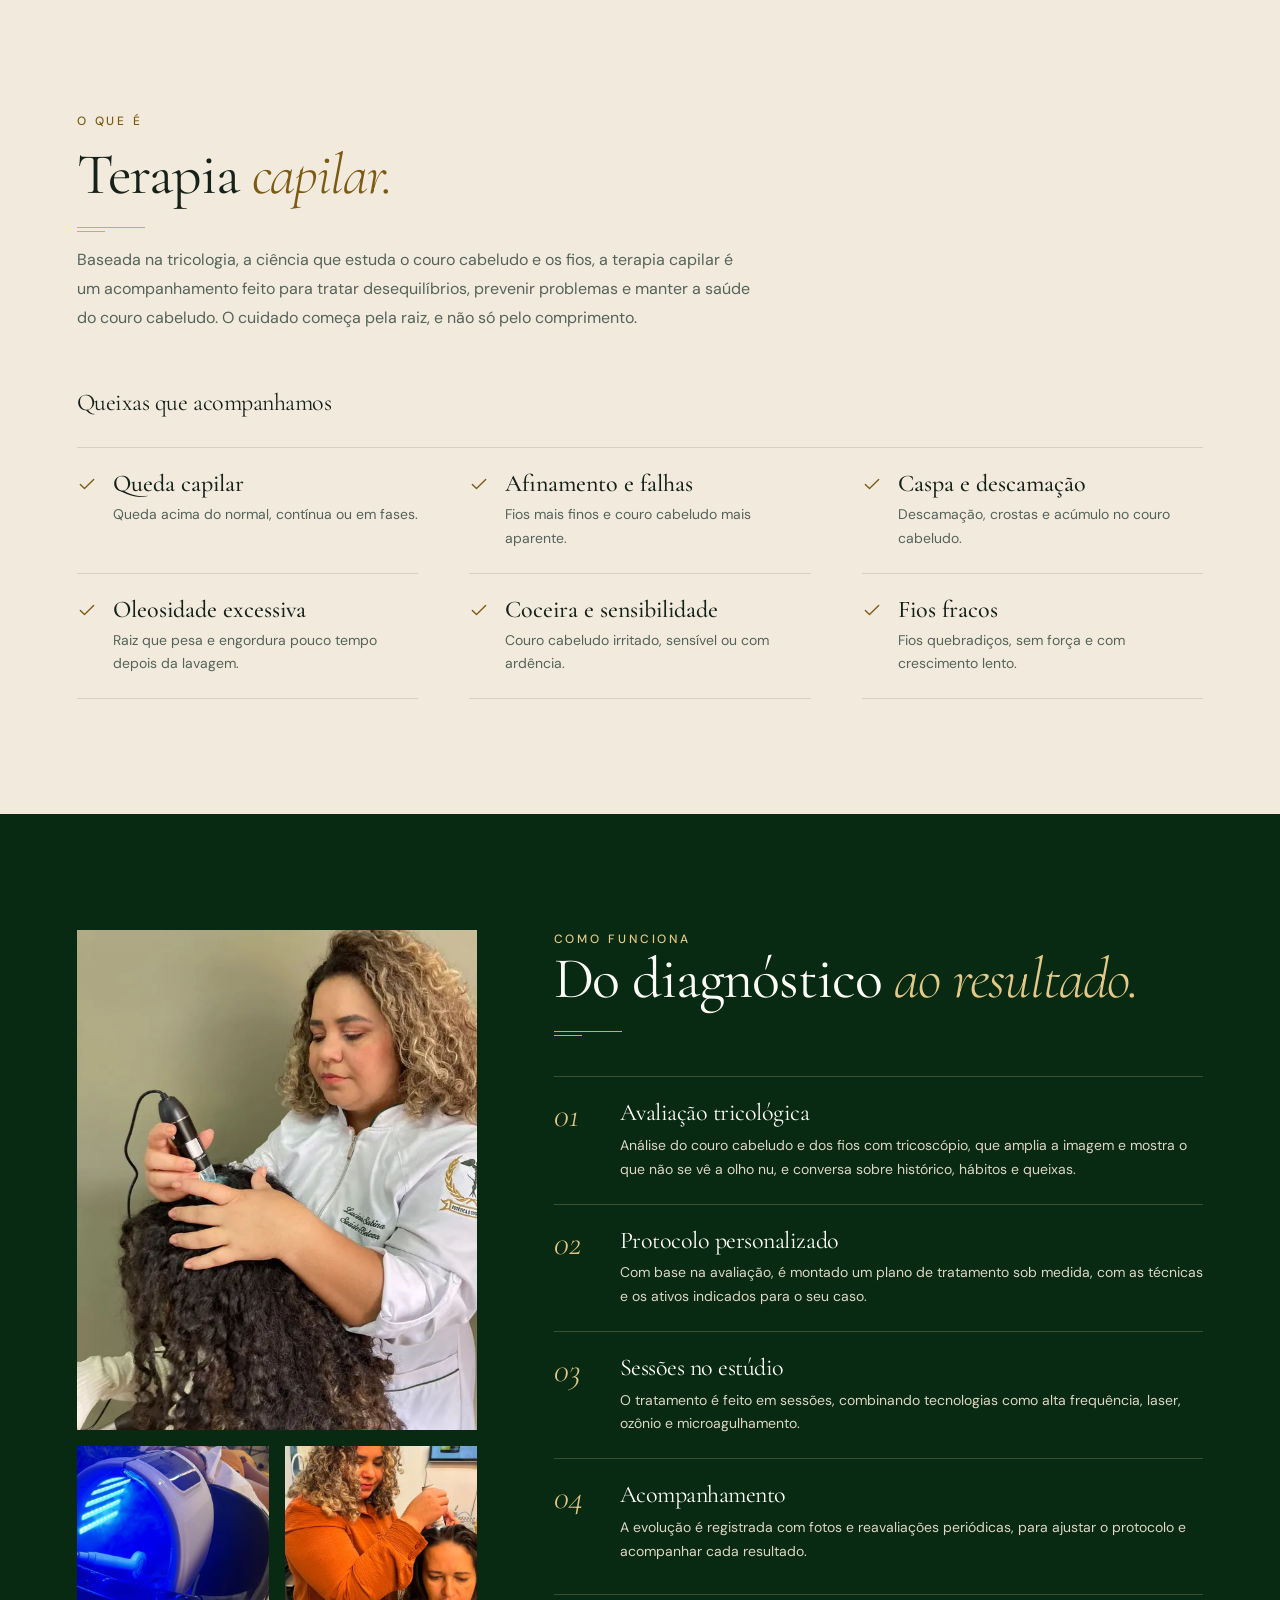
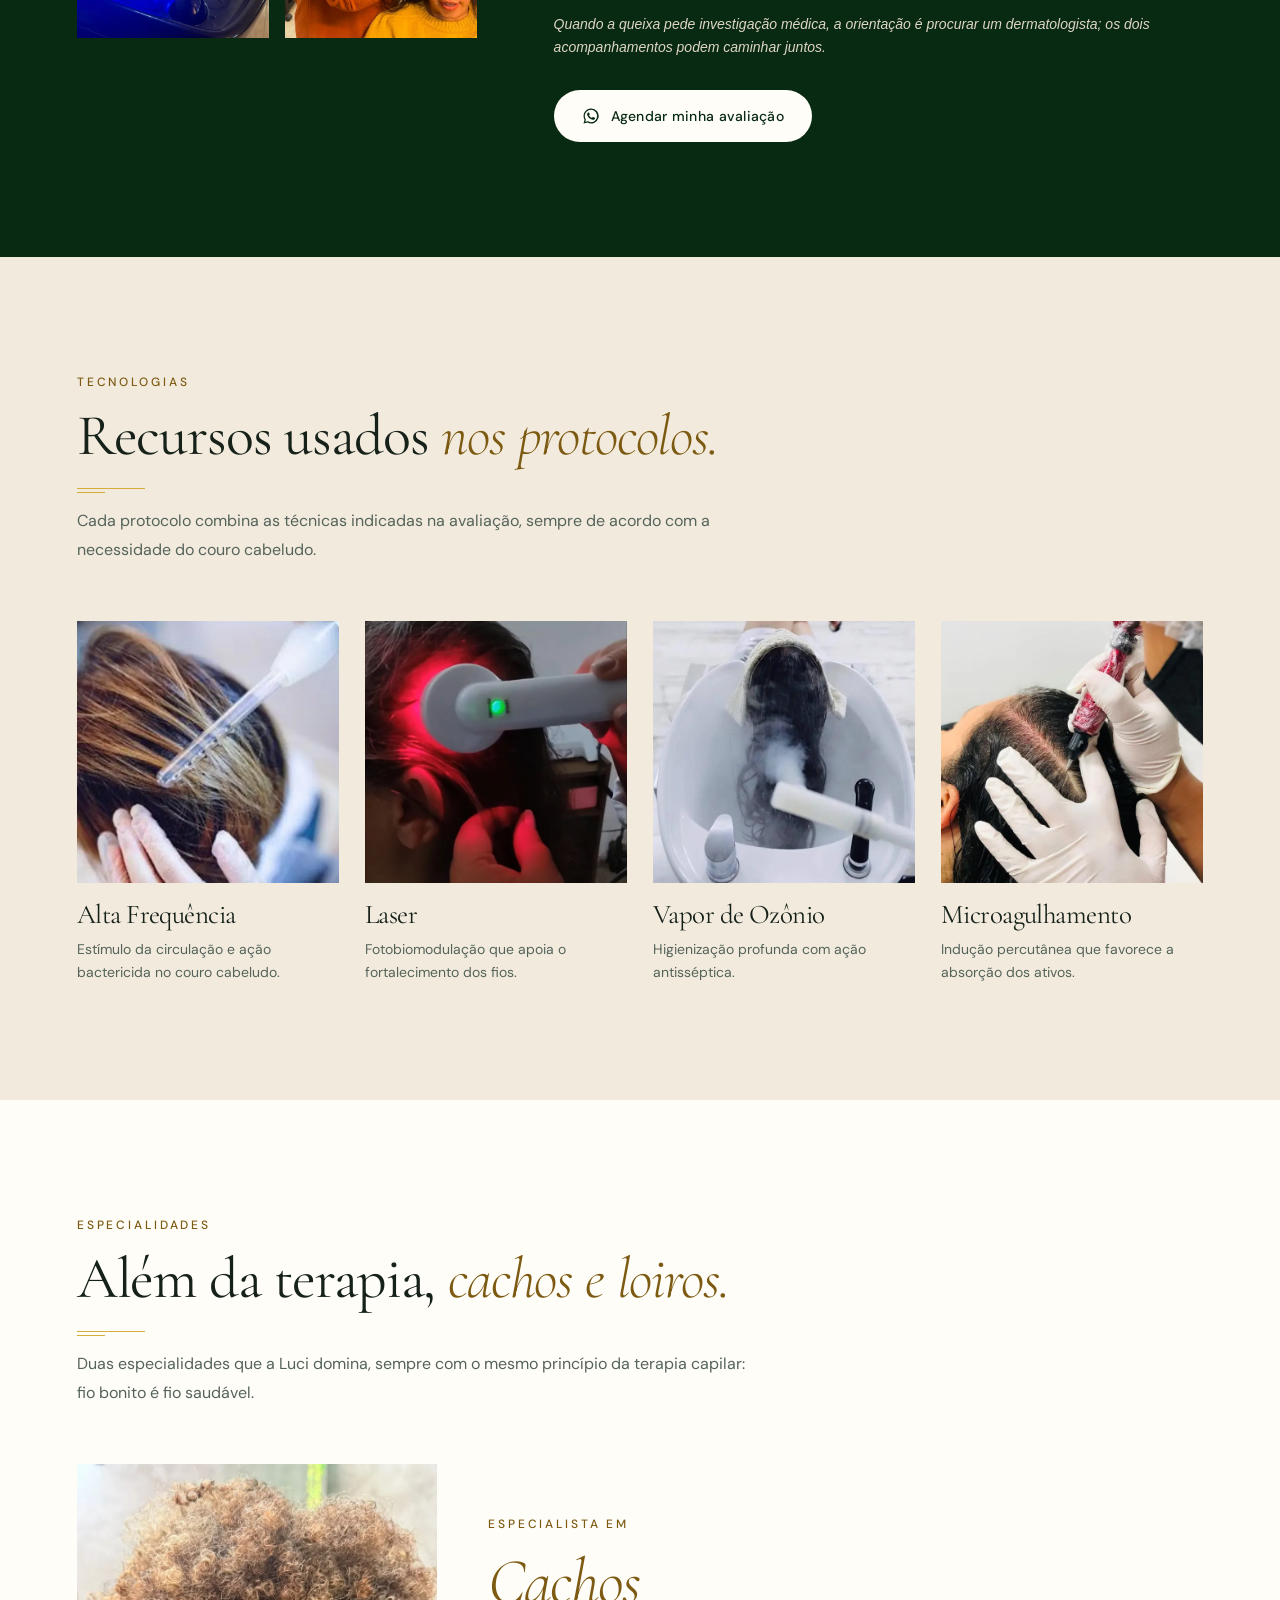
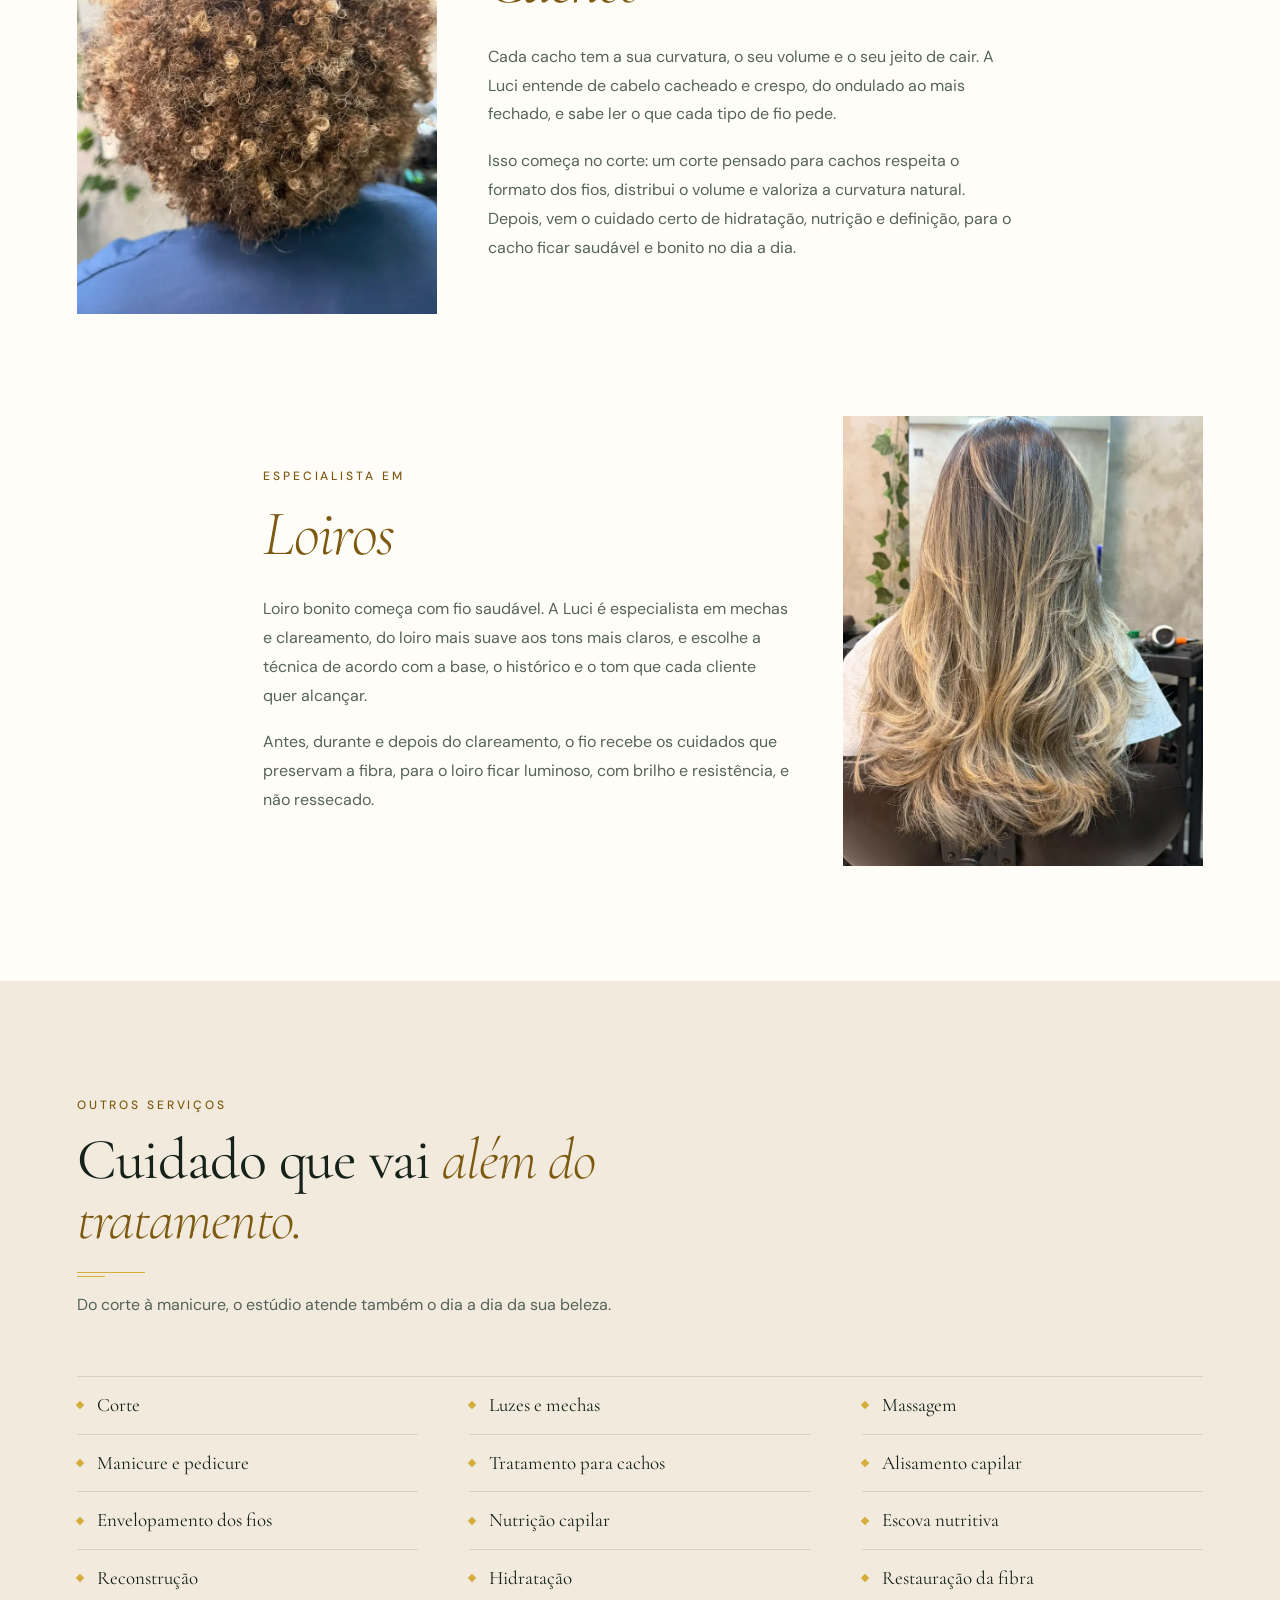
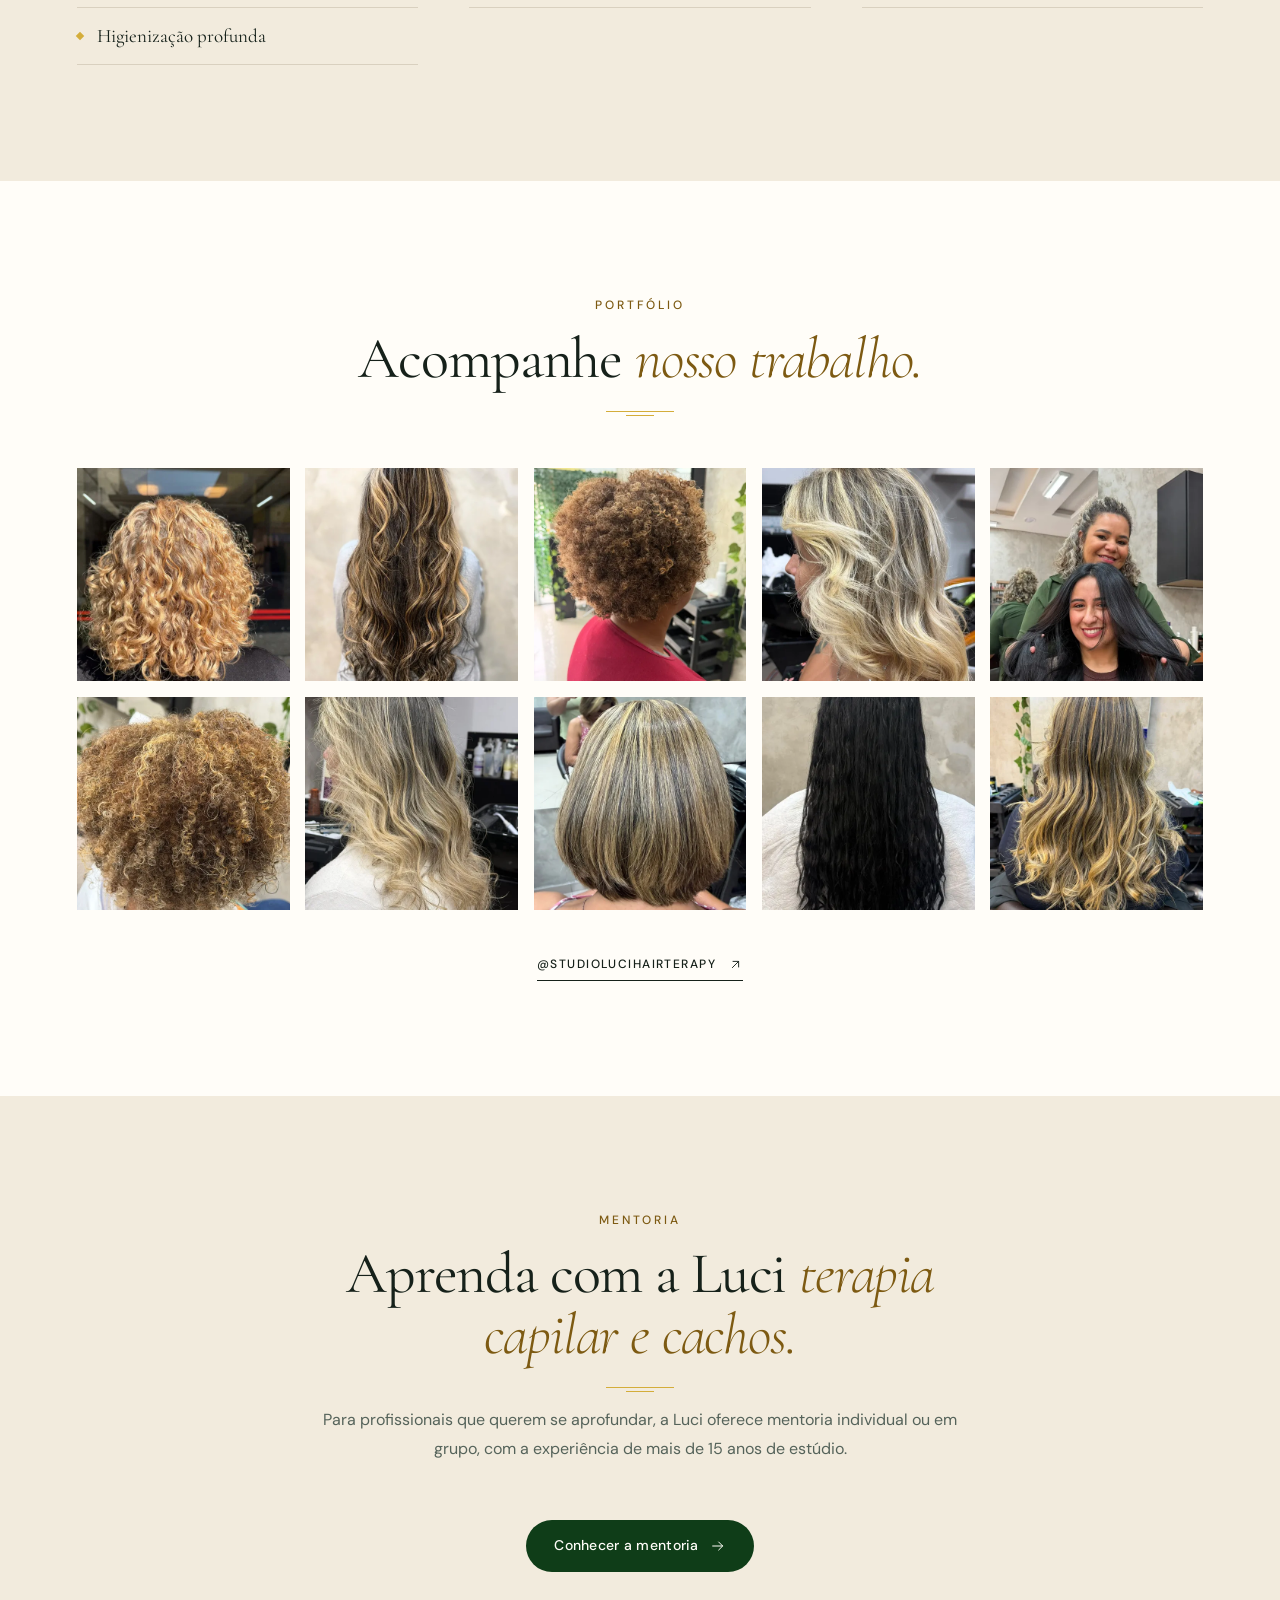
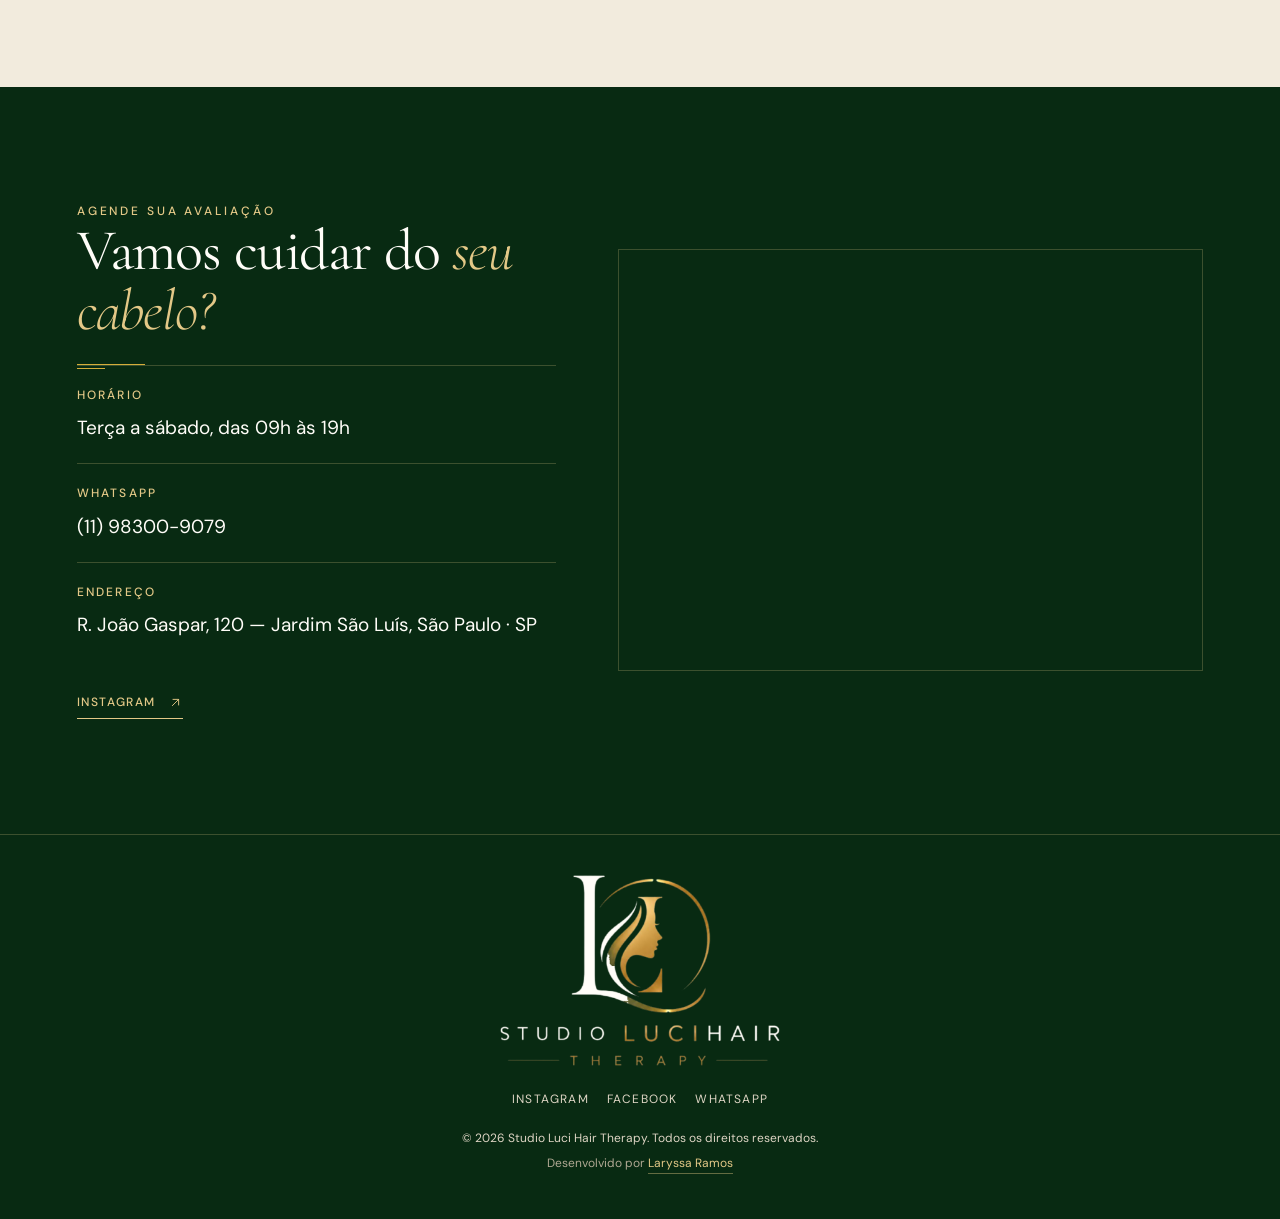
==== commit a4ce55f0: "ajustes" ====
--- a/index.html
+++ b/index.html
@@ -80,8 +80,8 @@
   <nav class="menu" id="menu" aria-label="Navegação principal">
     <a href="#sobre">Sobre</a>
     <a href="#terapia">Terapia capilar</a>
+    <!-- <a href="#resultados">Resultados</a> -->
     <a href="#especialidades">Especialidades</a>
-    <a href="#servicos">Serviços</a>
     <a href="#trabalhos">Trabalhos</a>
     <a href="mentoria.html">Mentoria</a>
     <a href="#contato">Contato</a>
@@ -245,8 +245,51 @@
     </div>
   </section>
 
+  <!-- ================= RESULTADOS ================= -->
+  <!-- Oculta até a cliente confirmar as fotos de antes e depois: para mostrar, apague o atributo hidden e volte o link do menu. -->
+  <section class="section on-papel" id="resultados" hidden>
+    <div class="section-head reveal">
+      <p class="eyebrow">Resultados</p>
+      <h2>Antes e depois <em>do tratamento.</em></h2>
+      <div class="regua"></div>
+      <p class="body">Evolução de um paciente com queda e afinamento dos fios, acompanhado no estúdio com protocolo de terapia capilar.</p>
+    </div>
+
+    <div class="resultados">
+      <figure class="resultado reveal">
+        <div class="resultado-par">
+          <div class="resultado-foto">
+            <img src="assets/images/web/resultados/frente-antes.webp" alt="Antes: região frontal com fios ralos e couro cabeludo aparente" width="560" height="700" loading="lazy" decoding="async">
+            <span class="resultado-selo">Antes</span>
+          </div>
+          <div class="resultado-foto">
+            <img src="assets/images/web/resultados/frente-depois.webp" alt="Depois: região frontal com fios mais densos, cobrindo o couro cabeludo" width="560" height="700" loading="lazy" decoding="async">
+            <span class="resultado-selo depois">Depois</span>
+          </div>
+        </div>
+        <figcaption>Região frontal</figcaption>
+      </figure>
+
+      <figure class="resultado reveal d1">
+        <div class="resultado-par">
+          <div class="resultado-foto">
+            <img src="assets/images/web/resultados/topo-antes.webp" alt="Antes: topo da cabeça com afinamento e couro cabeludo aparente" width="560" height="700" loading="lazy" decoding="async">
+            <span class="resultado-selo">Antes</span>
+          </div>
+          <div class="resultado-foto">
+            <img src="assets/images/web/resultados/topo-depois.webp" alt="Depois: topo da cabeça com mais fios e maior cobertura" width="560" height="700" loading="lazy" decoding="async">
+            <span class="resultado-selo depois">Depois</span>
+          </div>
+        </div>
+        <figcaption>Topo da cabeça</figcaption>
+      </figure>
+    </div>
+
+    <p class="resultados-nota small reveal">Cada caso responde de um jeito ao tratamento; o resultado depende da causa da queda, da constância nas sessões e dos cuidados em casa.</p>
+  </section>
+
   <!-- ================= TECNOLOGIAS ================= -->
-  <section class="section on-papel" id="tecnologias">
+  <section class="section on-creme" id="tecnologias">
     <div class="section-head reveal">
       <p class="eyebrow">Tecnologias</p>
       <h2>Recursos usados <em>nos protocolos.</em></h2>
@@ -261,7 +304,7 @@
         <p class="small">Estímulo da circulação e ação bactericida no couro cabeludo.</p>
       </article>
       <article class="terapia-card reveal d1">
-        <figure><img src="assets/images/web/terapia/t2.webp" alt="Laser sendo aplicado no couro cabeludo" width="640" height="640" loading="lazy" decoding="async"></figure>
+        <figure><img src="assets/images/web/terapia/laser.webp" alt="Laser de baixa potência sendo aplicado no couro cabeludo de uma paciente" width="640" height="640" loading="lazy" decoding="async"></figure>
         <h3>Laser</h3>
         <p class="small">Fotobiomodulação que apoia o fortalecimento dos fios.</p>
       </article>
@@ -279,7 +322,7 @@
   </section>
 
   <!-- ================= ESPECIALIDADES ================= -->
-  <section class="section on-creme" id="especialidades">
+  <section class="section on-papel" id="especialidades">
     <div class="section-head reveal">
       <p class="eyebrow">Especialidades</p>
       <h2>Além da terapia, <em>cachos e loiros.</em></h2>
@@ -319,7 +362,7 @@
   </section>
 
   <!-- ================= SERVIÇOS ================= -->
-  <section class="section on-papel" id="servicos">
+  <section class="section on-creme" id="servicos">
     <div class="section-head reveal">
       <p class="eyebrow">Outros serviços</p>
       <h2>Cuidado que vai <em>além do tratamento.</em></h2>
@@ -345,7 +388,7 @@
   </section>
 
   <!-- ================= TRABALHOS ================= -->
-  <section class="section on-creme" id="trabalhos">
+  <section class="section on-papel" id="trabalhos">
     <div class="section-head centro reveal">
       <p class="eyebrow">Portfólio</p>
       <h2>Acompanhe <em>nosso trabalho.</em></h2>
@@ -354,34 +397,34 @@
 
     <div class="galeria">
       <a href="https://www.instagram.com/studiolucihairterapy/" target="_blank" rel="noopener" aria-label="Ver trabalho 1 no Instagram">
-        <img src="assets/images/web/trabalhos/h1.webp" alt="Cabelo longo com ondas e mechas em tons de mel" width="560" height="560" loading="lazy" decoding="async">
+        <img src="assets/images/web/trabalhos/g1.webp" alt="Cachos em espiral loiros, bem definidos" width="560" height="560" loading="lazy" decoding="async">
       </a>
       <a href="https://www.instagram.com/studiolucihairterapy/" target="_blank" rel="noopener" aria-label="Ver trabalho 2 no Instagram">
-        <img src="assets/images/web/trabalhos/h2.webp" alt="Cabelo longo loiro com mechas, liso e com movimento" width="560" height="560" loading="lazy" decoding="async">
+        <img src="assets/images/web/trabalhos/g2.webp" alt="Cabelo longo ondulado com mechas loiras" width="560" height="560" loading="lazy" decoding="async">
       </a>
       <a href="https://www.instagram.com/studiolucihairterapy/" target="_blank" rel="noopener" aria-label="Ver trabalho 3 no Instagram">
-        <img src="assets/images/web/trabalhos/h3.webp" alt="Cliente com cabelo crespo curto e volumoso" width="560" height="560" loading="lazy" decoding="async">
+        <img src="assets/images/web/trabalhos/g3.webp" alt="Cliente de perfil com cabelo crespo volumoso" width="560" height="560" loading="lazy" decoding="async">
       </a>
       <a href="https://www.instagram.com/studiolucihairterapy/" target="_blank" rel="noopener" aria-label="Ver trabalho 4 no Instagram">
-        <img src="assets/images/web/trabalhos/h4.webp" alt="Cabelo cacheado curto em tom loiro" width="560" height="560" loading="lazy" decoding="async">
+        <img src="assets/images/web/trabalhos/g4.webp" alt="Loiro iluminado com ondas, visto de perfil" width="560" height="560" loading="lazy" decoding="async">
       </a>
       <a href="https://www.instagram.com/studiolucihairterapy/" target="_blank" rel="noopener" aria-label="Ver trabalho 5 no Instagram">
-        <img src="assets/images/web/trabalhos/h5.webp" alt="Lucinéia Sabina com uma cliente sorridente depois do atendimento" width="560" height="560" loading="lazy" decoding="async">
+        <img src="assets/images/web/trabalhos/g5.webp" alt="Lucinéia Sabina com uma cliente de cabelo preto liso e brilhante" width="560" height="560" loading="lazy" decoding="async">
       </a>
       <a href="https://www.instagram.com/studiolucihairterapy/" target="_blank" rel="noopener" aria-label="Ver trabalho 6 no Instagram">
-        <img src="assets/images/web/trabalhos/h6.webp" alt="Cabelo longo castanho, liso e com brilho" width="560" height="560" loading="lazy" decoding="async">
+        <img src="assets/images/web/trabalhos/g6.webp" alt="Cachos fechados com luzes douradas" width="560" height="560" loading="lazy" decoding="async">
       </a>
       <a href="https://www.instagram.com/studiolucihairterapy/" target="_blank" rel="noopener" aria-label="Ver trabalho 7 no Instagram">
-        <img src="assets/images/web/trabalhos/h7.webp" alt="Corte chanel reto em cabelo escuro e liso" width="560" height="560" loading="lazy" decoding="async">
+        <img src="assets/images/web/trabalhos/g7.webp" alt="Loiro com mechas e ondas suaves" width="560" height="560" loading="lazy" decoding="async">
       </a>
       <a href="https://www.instagram.com/studiolucihairterapy/" target="_blank" rel="noopener" aria-label="Ver trabalho 8 no Instagram">
-        <img src="assets/images/web/trabalhos/h8.webp" alt="Lucinéia Sabina com uma cliente de cabelo longo com mechas" width="560" height="560" loading="lazy" decoding="async">
+        <img src="assets/images/web/trabalhos/g8.webp" alt="Corte chanel com mechas" width="560" height="560" loading="lazy" decoding="async">
       </a>
       <a href="https://www.instagram.com/studiolucihairterapy/" target="_blank" rel="noopener" aria-label="Ver trabalho 9 no Instagram">
-        <img src="assets/images/web/trabalhos/h9.webp" alt="Cliente com cabelo longo e mechas iluminadas, sentada no estúdio" width="560" height="560" loading="lazy" decoding="async">
+        <img src="assets/images/web/trabalhos/g9.webp" alt="Cabelo preto longo e ondulado" width="560" height="560" loading="lazy" decoding="async">
       </a>
       <a href="https://www.instagram.com/studiolucihairterapy/" target="_blank" rel="noopener" aria-label="Ver trabalho 10 no Instagram">
-        <img src="assets/images/web/trabalhos/h10.webp" alt="Cabelo médio em camadas, castanho escuro com reflexos" width="560" height="560" loading="lazy" decoding="async">
+        <img src="assets/images/web/trabalhos/g10.webp" alt="Cabelo longo com mechas loiras nas pontas" width="560" height="560" loading="lazy" decoding="async">
       </a>
     </div>
 
@@ -391,7 +434,7 @@
   </section>
 
   <!-- ================= MENTORIA ================= -->
-  <section class="section on-papel mentoria-chamada" id="mentoria">
+  <section class="section on-creme mentoria-chamada" id="mentoria">
     <div class="section-head centro reveal">
       <p class="eyebrow">Mentoria</p>
       <h2>Aprenda com a Luci <em>terapia capilar e cachos.</em></h2>
--- a/assets/css/style.css
+++ b/assets/css/style.css
@@ -447,6 +447,8 @@
 }
 .especialidade + .especialidade { margin-top: clamp(56px, 8vw, 104px); }
 .especialidade figure { overflow: hidden; aspect-ratio: 4 / 5; background: var(--areia); }
+/* No celular o texto vem antes da foto; no computador a ordem volta a alternar. */
+.especialidade figure { order: 2; }
 .especialidade img { width: 100%; height: 100%; object-fit: cover; }
 .especialidade-texto h3 { margin-top: 10px; font-size: clamp(40px, 5.4vw, 64px); font-style: italic; font-weight: 300; color: var(--ouro-tinta); }
 .especialidade-texto .body { margin-top: 18px; max-width: 52ch; }
@@ -493,6 +495,44 @@
 }
 .cartao h3 { font-size: clamp(26px, 2.8vw, 34px); }
 .cartao .body { margin-top: 14px; }
+
+/* =========================================================================
+   Resultados — pares de antes e depois
+   ========================================================================= */
+
+.resultados {
+  display: grid; grid-template-columns: 1fr;
+  gap: clamp(32px, 4vw, 48px);
+}
+.resultado-par { display: grid; grid-template-columns: 1fr 1fr; gap: 6px; }
+.resultado-foto { position: relative; overflow: hidden; aspect-ratio: 4 / 5; background: var(--creme); }
+.resultado-foto img { width: 100%; height: 100%; object-fit: cover; }
+.resultado-selo {
+  position: absolute; left: 12px; bottom: 12px;
+  padding: 6px 12px;
+  border-radius: 999px;
+  background: rgba(255, 253, 248, .92);
+  color: var(--tinta);
+  font-size: var(--t-xs); font-weight: 500;
+  letter-spacing: .14em; text-transform: uppercase;
+}
+.resultado-selo.depois { background: var(--floresta-esc); color: var(--ouro-claro); }
+.resultado figcaption {
+  margin-top: 14px;
+  font-family: var(--font-display); font-size: var(--t-xl);
+  color: var(--tinta);
+}
+.resultados-nota { margin-top: clamp(28px, 4vw, 40px); max-width: 62ch; font-style: italic; }
+
+/* Galeria de turmas na página da mentoria. */
+.turmas {
+  display: grid;
+  grid-template-columns: repeat(2, minmax(0, 1fr));
+  gap: clamp(8px, 1.2vw, 16px);
+}
+.turmas figure { overflow: hidden; aspect-ratio: 1; background: var(--creme); }
+.turmas img { width: 100%; height: 100%; object-fit: cover; transition: transform .5s cubic-bezier(.4, 0, .2, 1); }
+.turmas figure:hover img { transform: scale(1.04); }
 
 /* =========================================================================
    Trabalhos
@@ -607,13 +647,20 @@
   .sobre { grid-template-columns: .85fr 1.15fr; }
   .contato { grid-template-columns: .9fr 1.1fr; align-items: center; }
   .galeria { grid-template-columns: repeat(5, minmax(0, 1fr)); }
-  .como { grid-template-columns: .9fr 1.1fr; }
+  /* Fotos com largura máxima: o texto ganha o espaço e a foto não domina a tela. */
+  .como { grid-template-columns: minmax(0, 400px) minmax(0, 1fr); }
   .como-fotos { position: sticky; top: 96px; }
-  .especialidade { grid-template-columns: .85fr 1.15fr; }
-  .especialidade.inverso { grid-template-columns: 1.15fr .85fr; }
+  .especialidade { grid-template-columns: minmax(0, 360px) minmax(0, 1fr); }
+  .especialidade.inverso { grid-template-columns: minmax(0, 1fr) minmax(0, 360px); }
+  /* Blocos mais estreitos, em zigue-zague: cachos à esquerda, loiros à direita. */
+  .especialidade { max-width: 940px; }
+  .especialidade.inverso { margin-left: auto; }
+  .especialidade figure { order: 0; }
   .especialidade.inverso figure { order: 2; }
-  .mentoria-capa { grid-template-columns: 1.1fr .9fr; }
+  .mentoria-capa { grid-template-columns: minmax(0, 1fr) minmax(0, 420px); }
   .cartoes { grid-template-columns: repeat(2, minmax(0, 1fr)); }
+  .resultados { grid-template-columns: repeat(2, minmax(0, 1fr)); }
+  .turmas { grid-template-columns: repeat(3, minmax(0, 1fr)); }
   .queixas, .servicos-lista { grid-template-columns: repeat(3, minmax(0, 1fr)); }
   .zap { right: 22px; bottom: 26px; padding: 14px 20px; }
 }
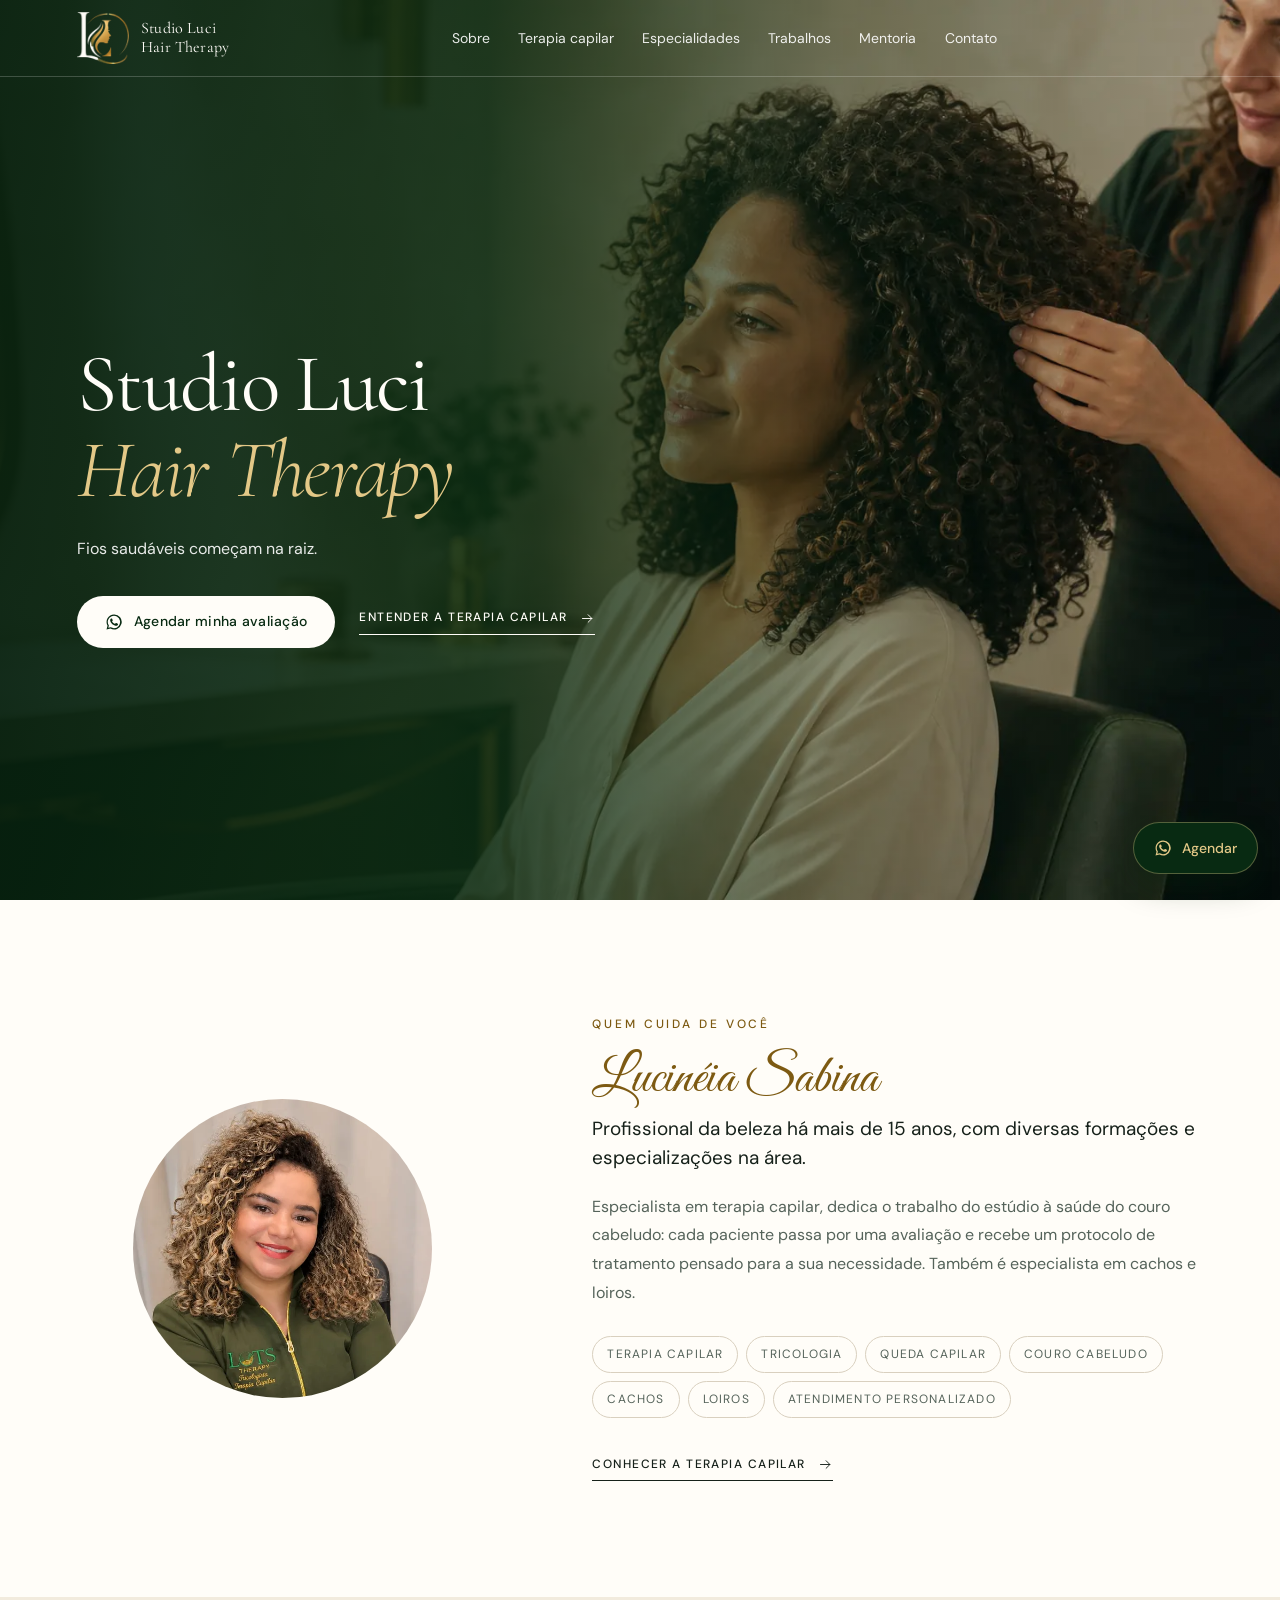
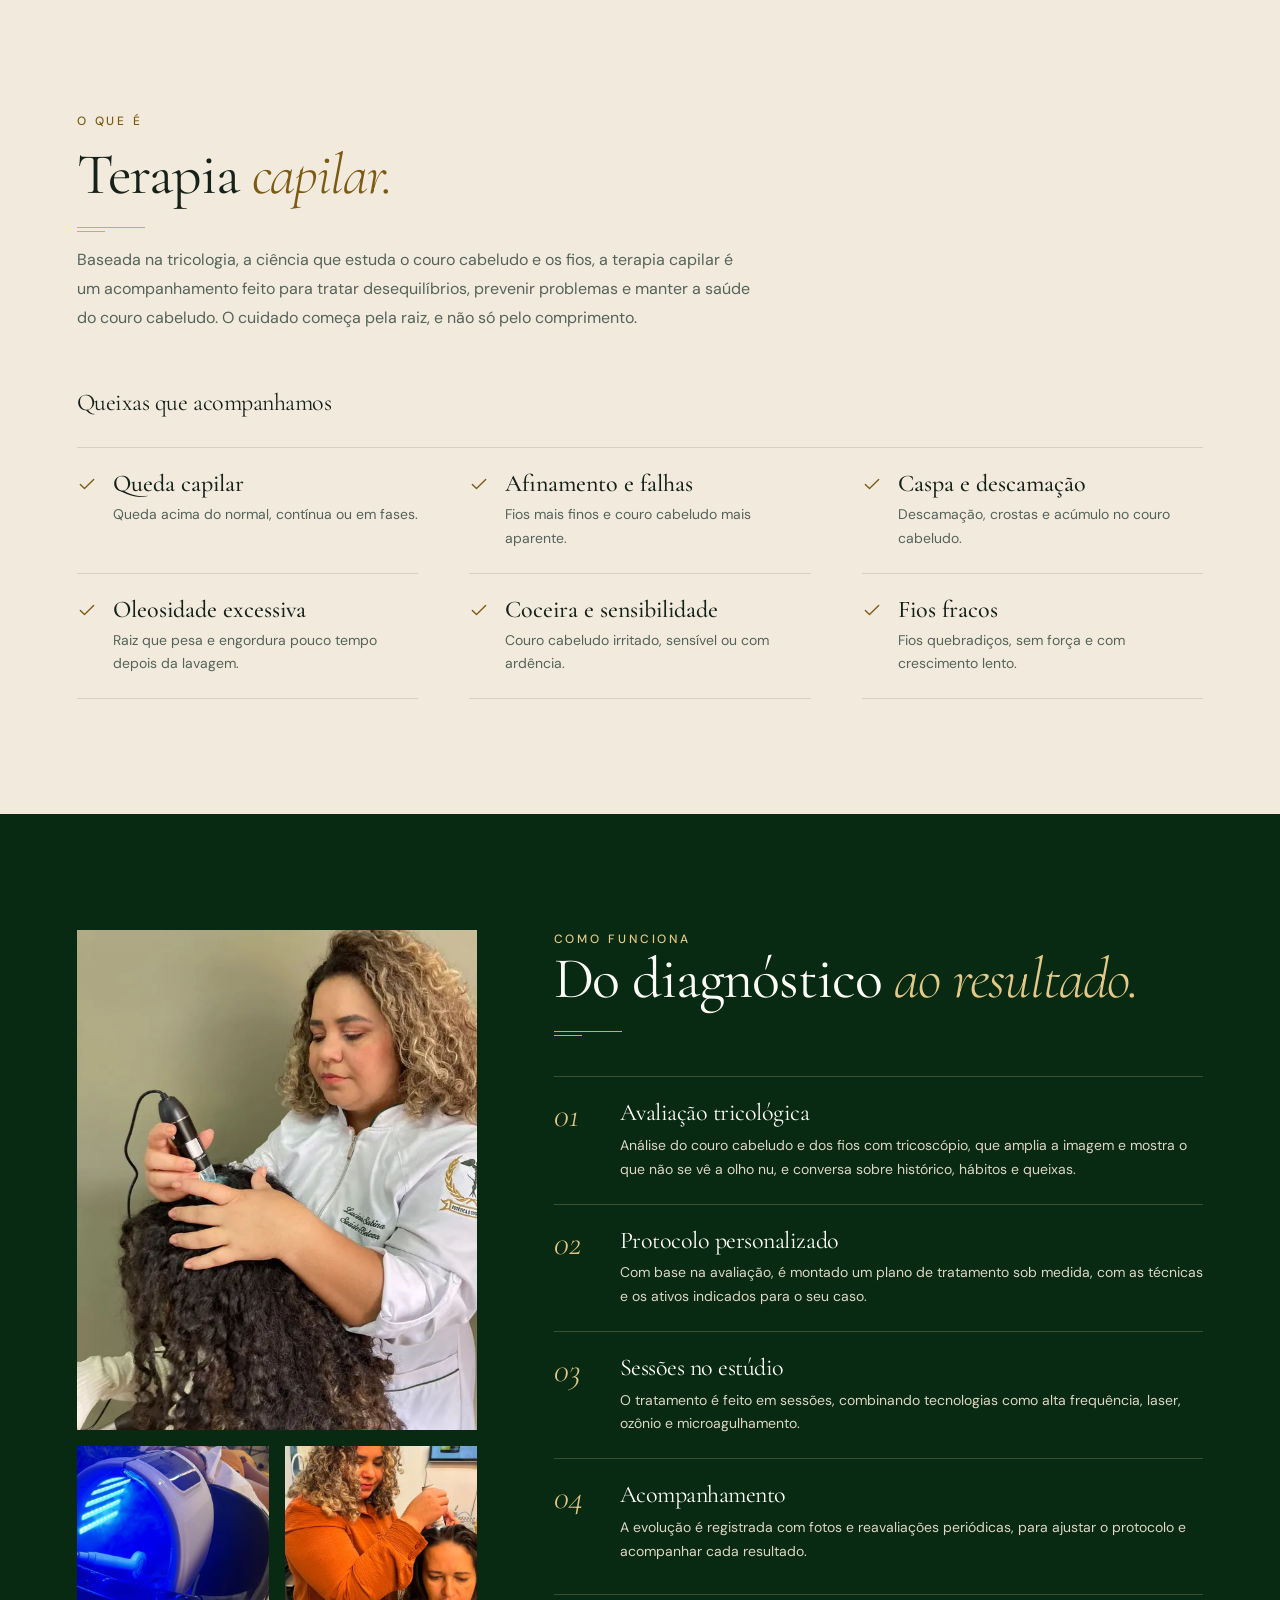
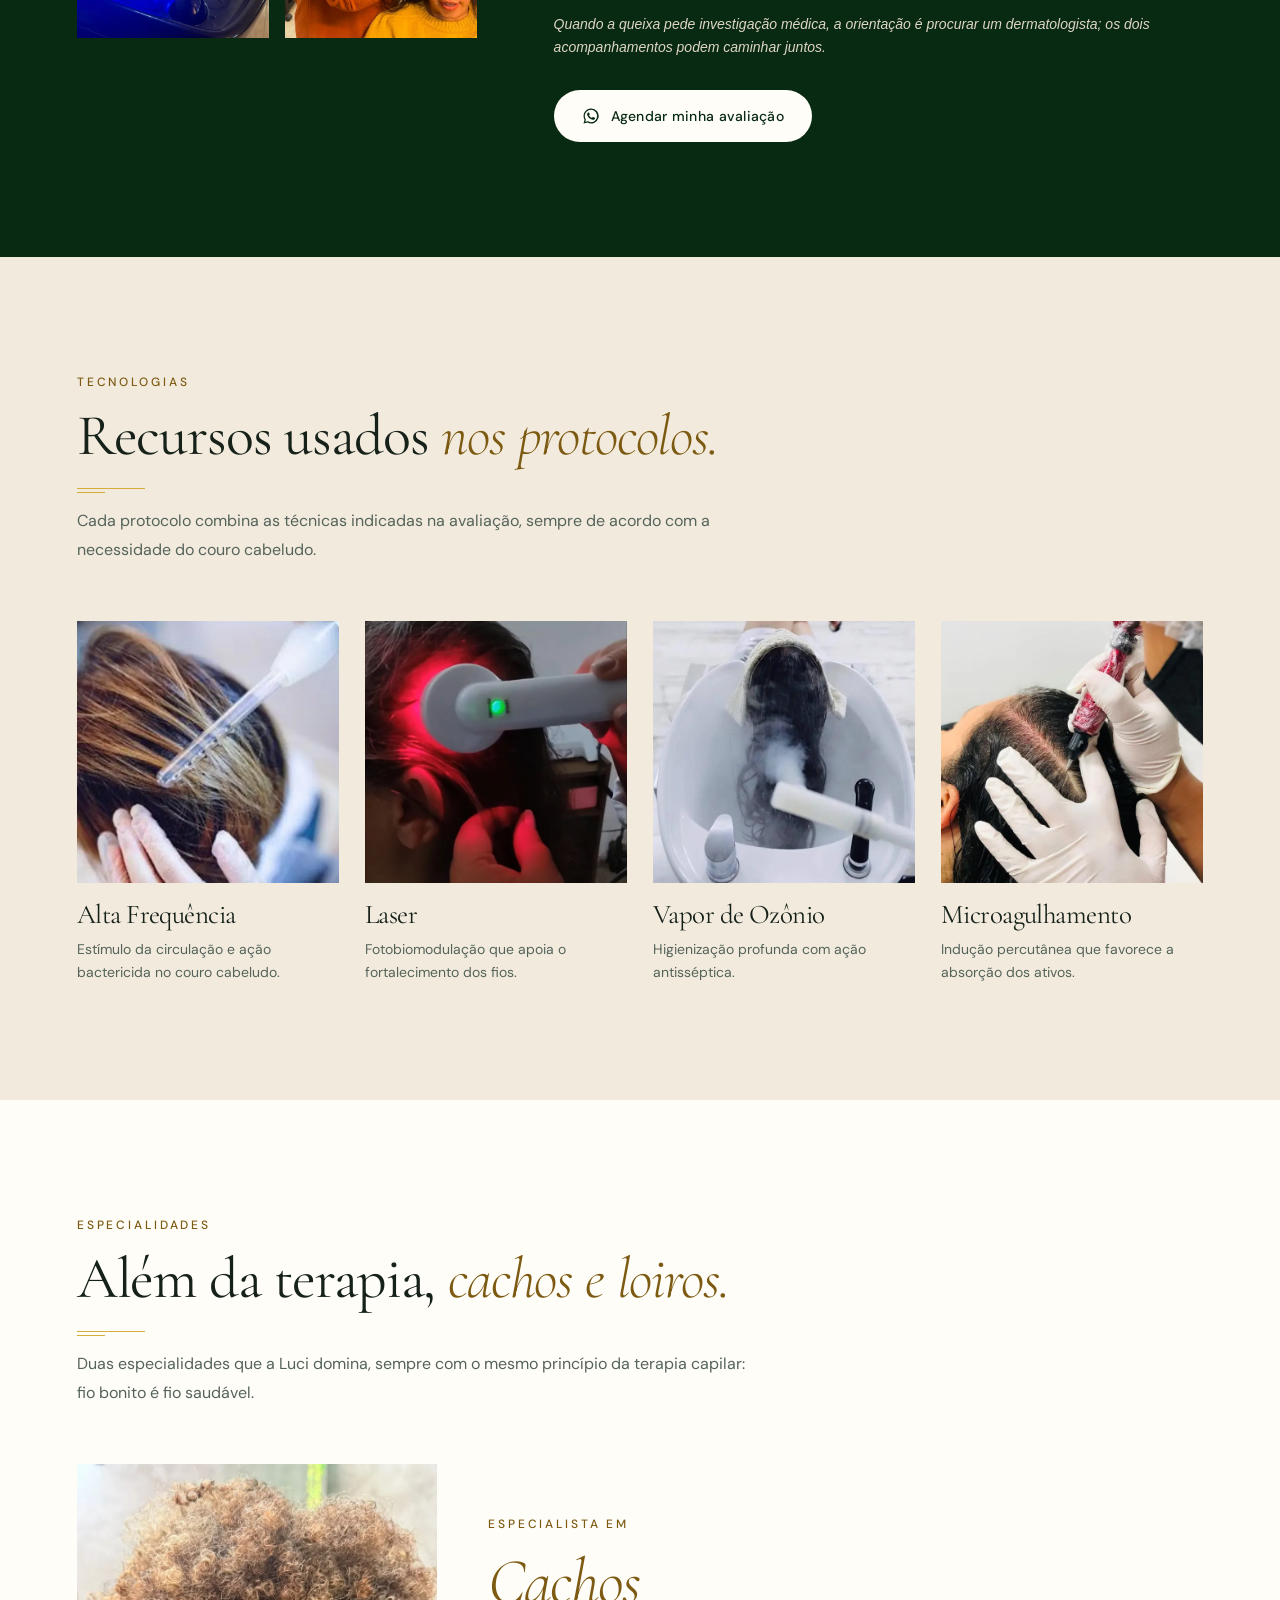
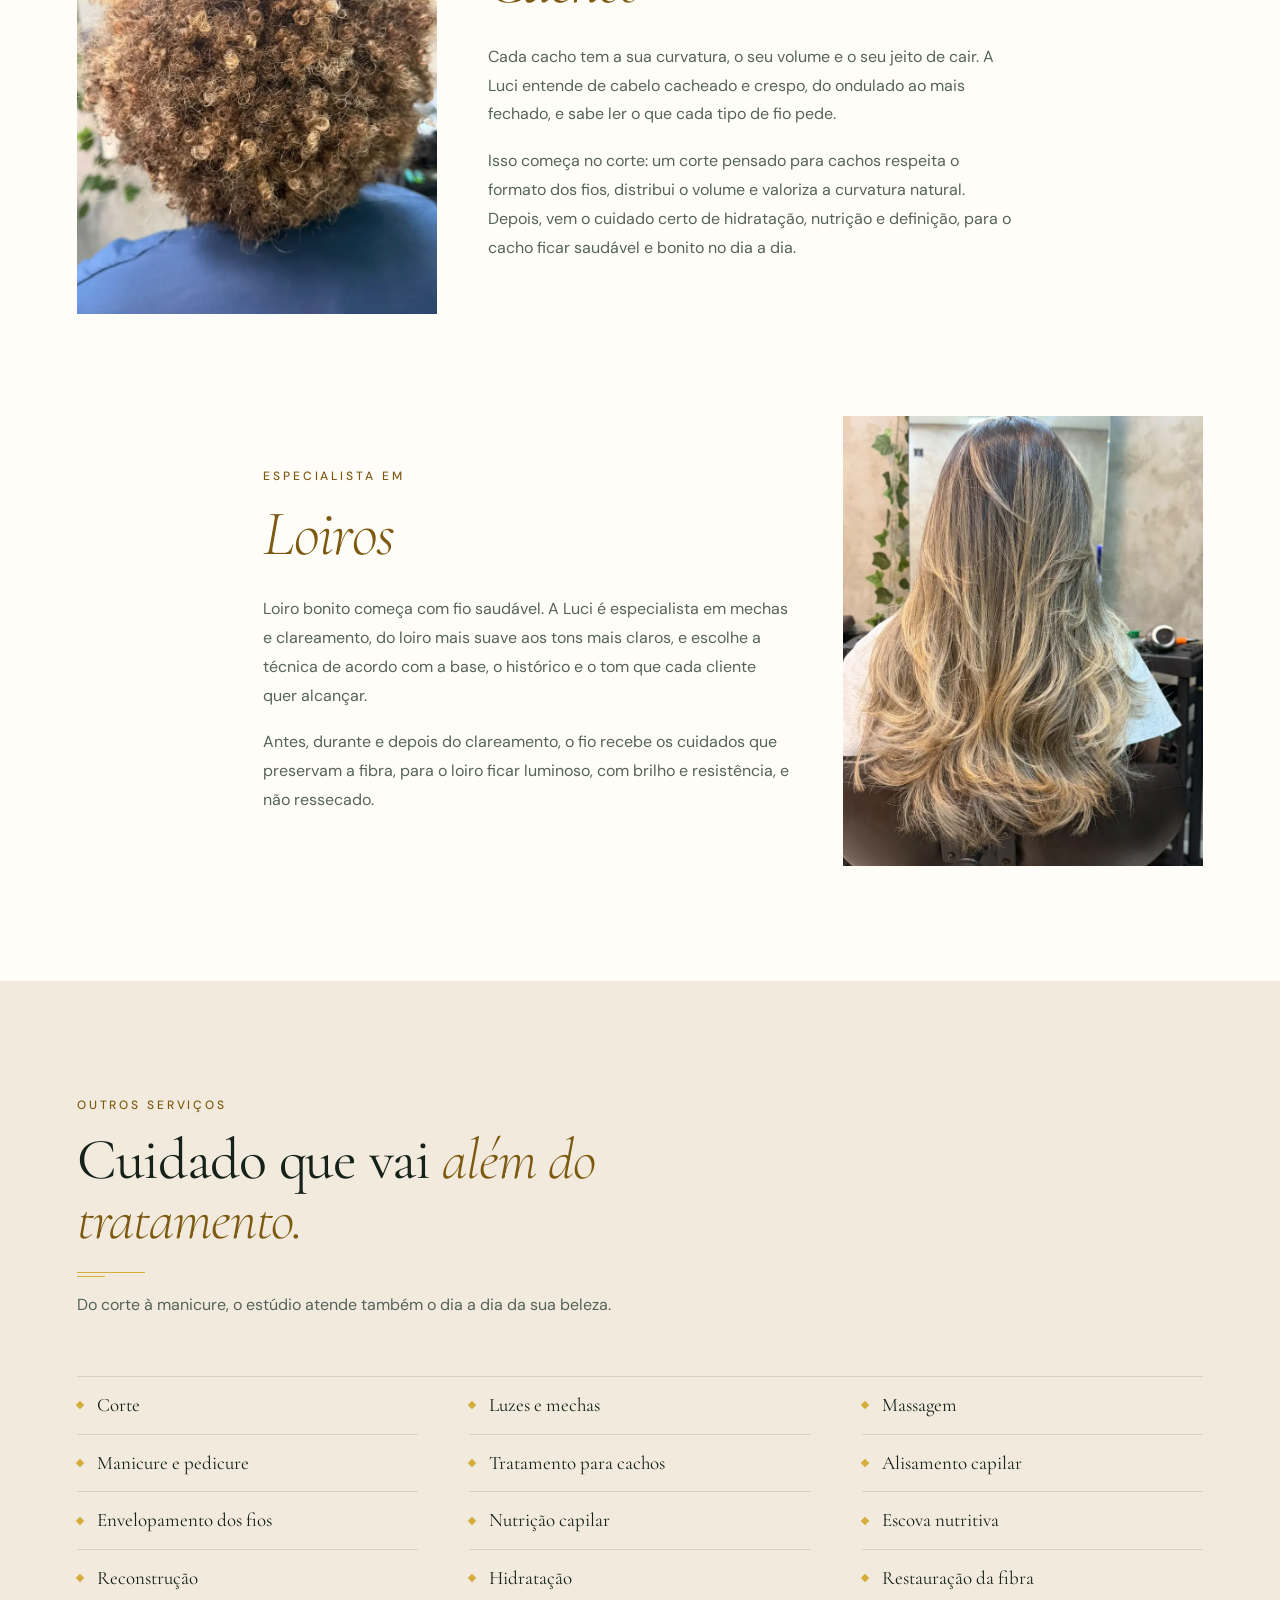
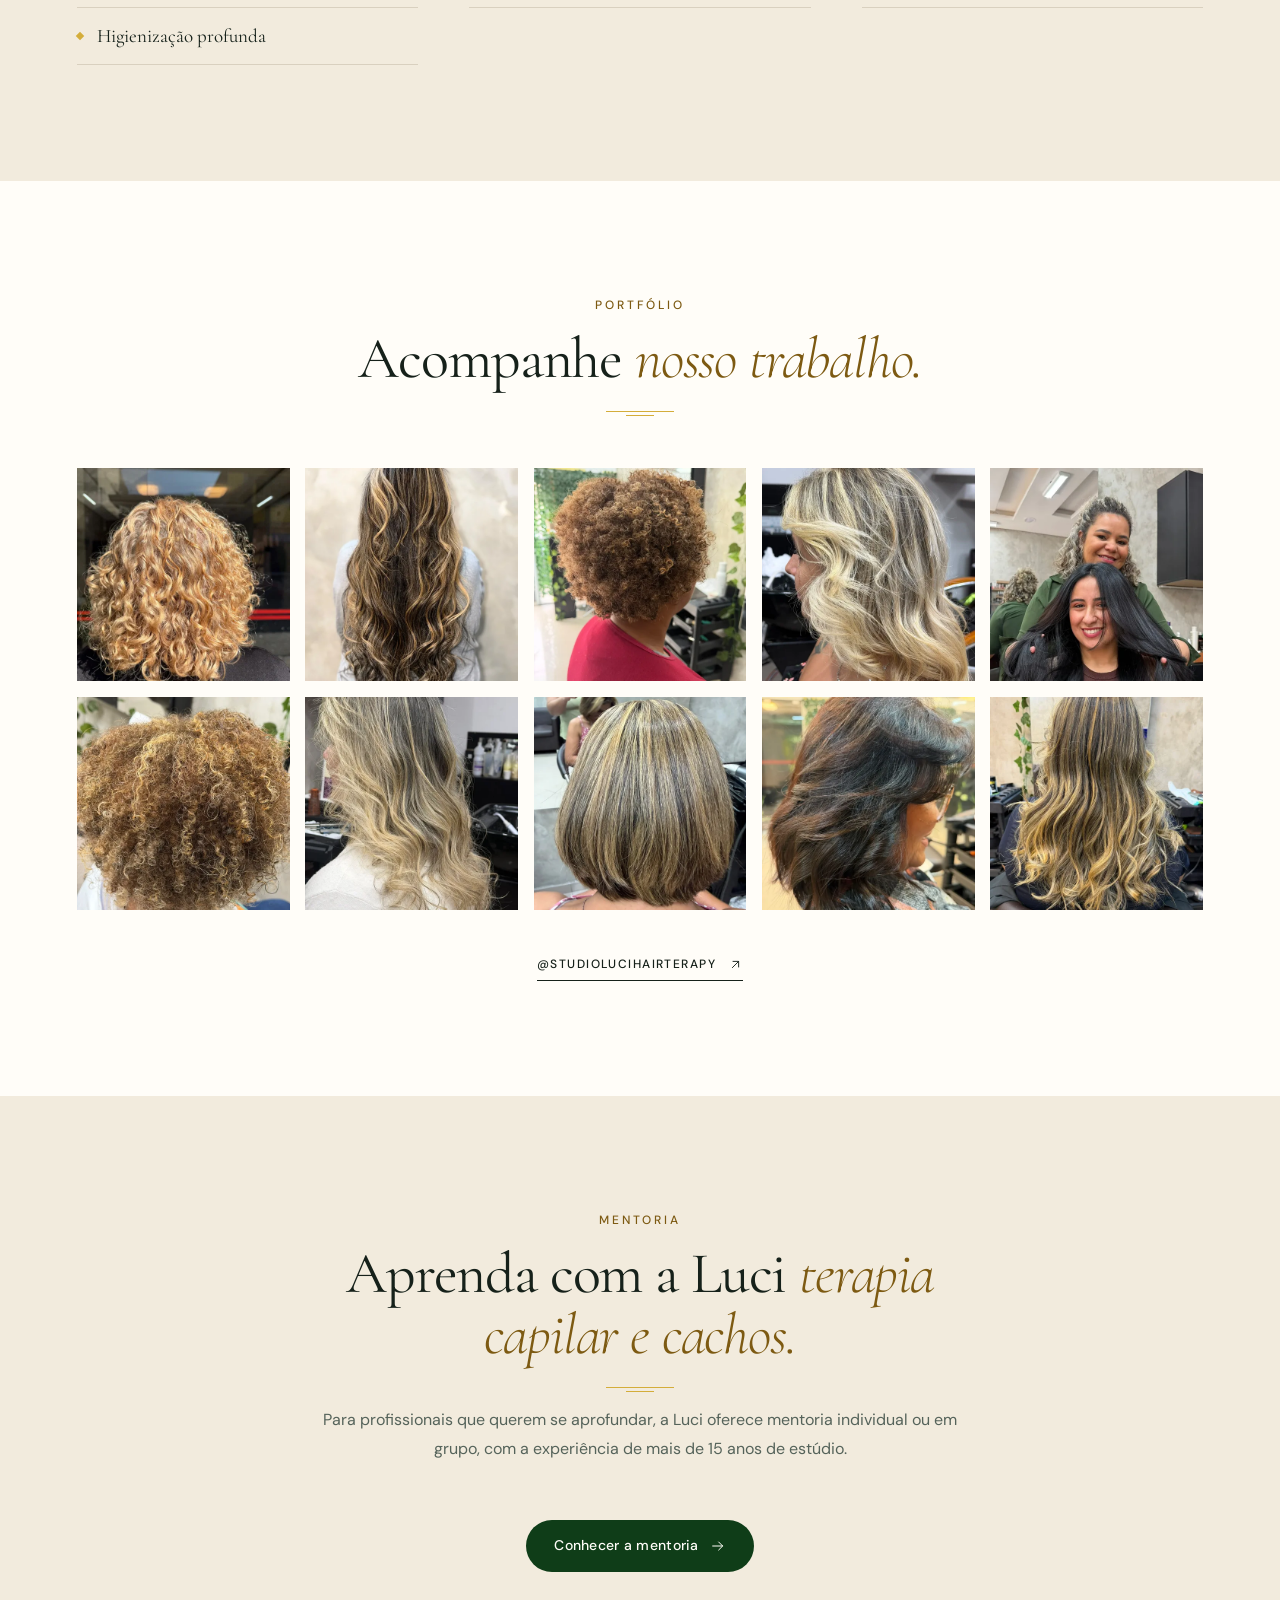
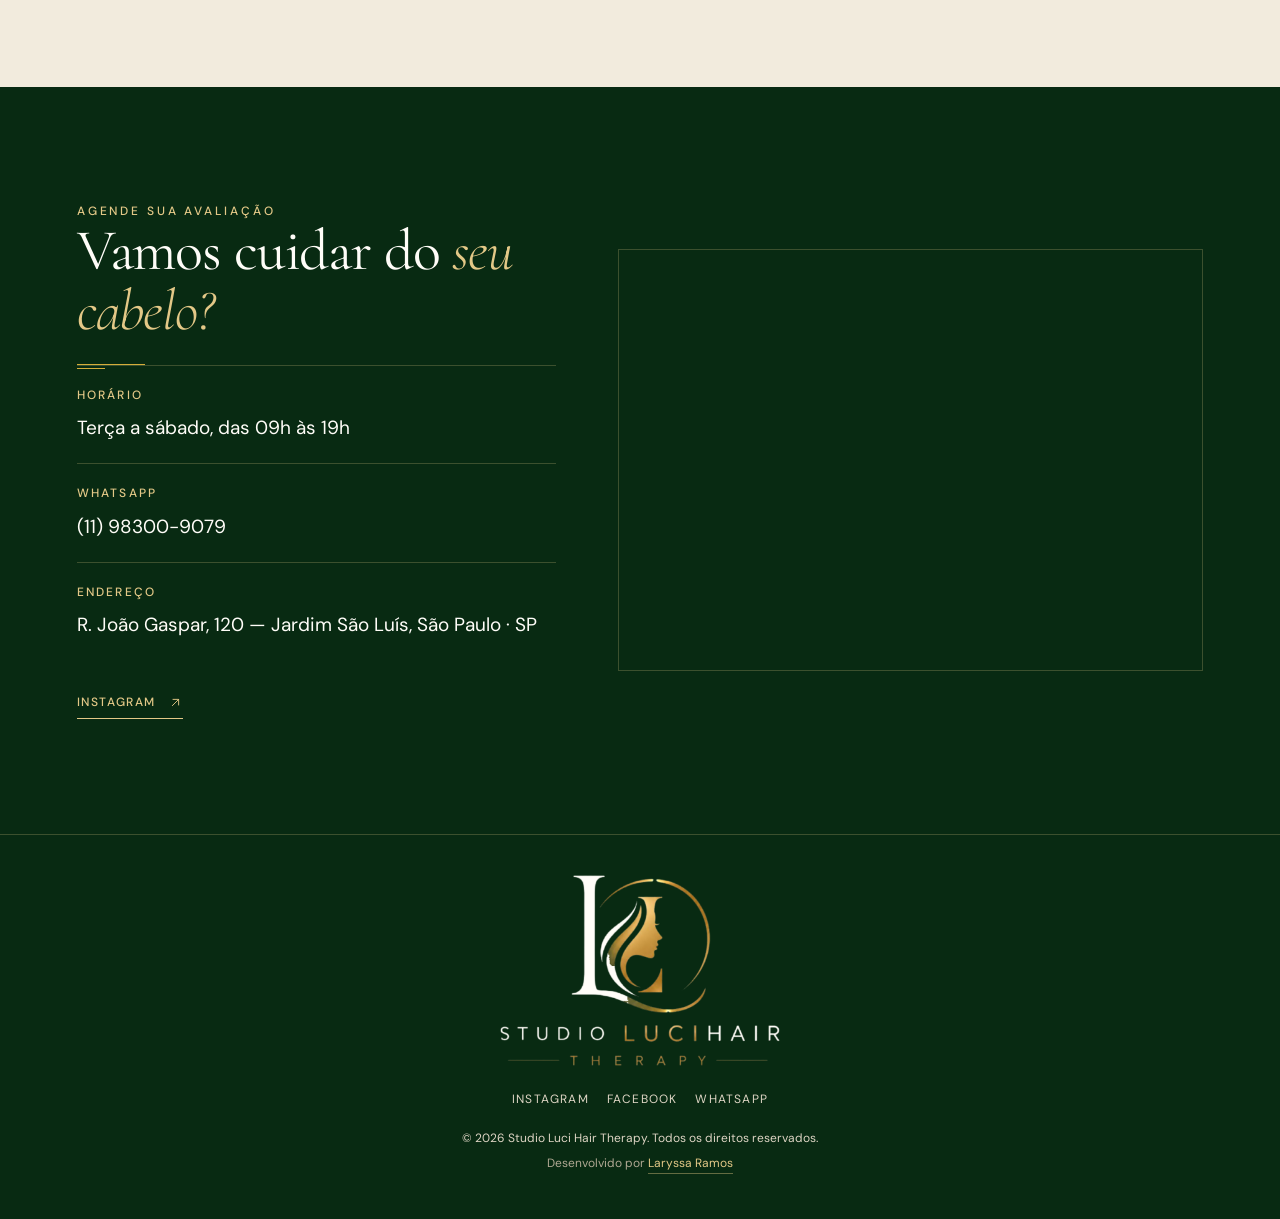
==== commit 07e563f8: "mundanças fotos" ====
--- a/index.html
+++ b/index.html
@@ -27,7 +27,7 @@
 
 <link rel="preconnect" href="https://fonts.googleapis.com">
 <link rel="preconnect" href="https://fonts.gstatic.com" crossorigin>
-<link rel="preload" as="image" href="assets/images/web/capa-1200.webp" imagesrcset="assets/images/web/capa-780.webp 780w, assets/images/web/capa-1200.webp 1200w, assets/images/web/capa-1536.webp 1536w" imagesizes="100vw">
+<link rel="preload" as="image" href="assets/images/web/capa-1200.webp" imagesrcset="assets/images/web/capa-780.webp 780w, assets/images/web/capa-1200.webp 1200w, assets/images/web/capa-1536.webp 1536w" imagesizes="(max-width: 899px) 150vh, 100vw">
 <link rel="stylesheet" href="https://fonts.googleapis.com/css2?family=Cormorant+Garamond:ital,wght@0,300;0,400;0,500;0,600;1,300;1,400&amp;family=DM+Sans:wght@400;500;700&amp;family=Great+Vibes&amp;display=swap">
 <link rel="stylesheet" href="assets/css/style.css">
 
@@ -99,7 +99,7 @@
   <section class="hero on-dark" id="inicio">
     <div class="hero-media">
       <picture>
-        <source type="image/webp" srcset="assets/images/web/capa-780.webp 780w, assets/images/web/capa-1200.webp 1200w, assets/images/web/capa-1536.webp 1536w" sizes="100vw">
+        <source type="image/webp" srcset="assets/images/web/capa-780.webp 780w, assets/images/web/capa-1200.webp 1200w, assets/images/web/capa-1536.webp 1536w" sizes="(max-width: 899px) 150vh, 100vw">
         <img src="assets/images/web/capa-1536.jpg" alt="Cliente sendo atendida no Studio Luci Hair Therapy" width="1536" height="1024" fetchpriority="high" decoding="async">
       </picture>
     </div>
@@ -123,8 +123,8 @@
   <section class="section sobre on-papel" id="sobre">
     <div class="sobre-foto reveal">
       <picture>
-        <source type="image/webp" srcset="assets/images/web/retrato-560.webp 560w, assets/images/web/retrato-900.webp 900w" sizes="(min-width: 900px) 340px, 74vw">
-        <img src="assets/images/web/retrato-900.jpg" alt="Lucinéia Sabina no estúdio, segurando uma placa com os dizeres Sou terapeuta capilar com orgulho" width="900" height="869" loading="lazy" decoding="async">
+        <source type="image/webp" srcset="assets/images/web/sobre-560.webp 560w, assets/images/web/sobre-900.webp 900w" sizes="(min-width: 900px) 340px, 74vw">
+        <img src="assets/images/web/sobre-900.jpg" alt="Retrato de Lucinéia Sabina sorrindo, com o uniforme verde de tricologista e terapeuta capilar" width="900" height="900" loading="lazy" decoding="async">
       </picture>
     </div>
 
@@ -421,7 +421,7 @@
         <img src="assets/images/web/trabalhos/g8.webp" alt="Corte chanel com mechas" width="560" height="560" loading="lazy" decoding="async">
       </a>
       <a href="https://www.instagram.com/studiolucihairterapy/" target="_blank" rel="noopener" aria-label="Ver trabalho 9 no Instagram">
-        <img src="assets/images/web/trabalhos/g9.webp" alt="Cabelo preto longo e ondulado" width="560" height="560" loading="lazy" decoding="async">
+        <img src="assets/images/web/trabalhos/g9.webp" alt="Cabelo médio em camadas, castanho escuro com reflexos e movimento" width="560" height="560" loading="lazy" decoding="async">
       </a>
       <a href="https://www.instagram.com/studiolucihairterapy/" target="_blank" rel="noopener" aria-label="Ver trabalho 10 no Instagram">
         <img src="assets/images/web/trabalhos/g10.webp" alt="Cabelo longo com mechas loiras nas pontas" width="560" height="560" loading="lazy" decoding="async">
